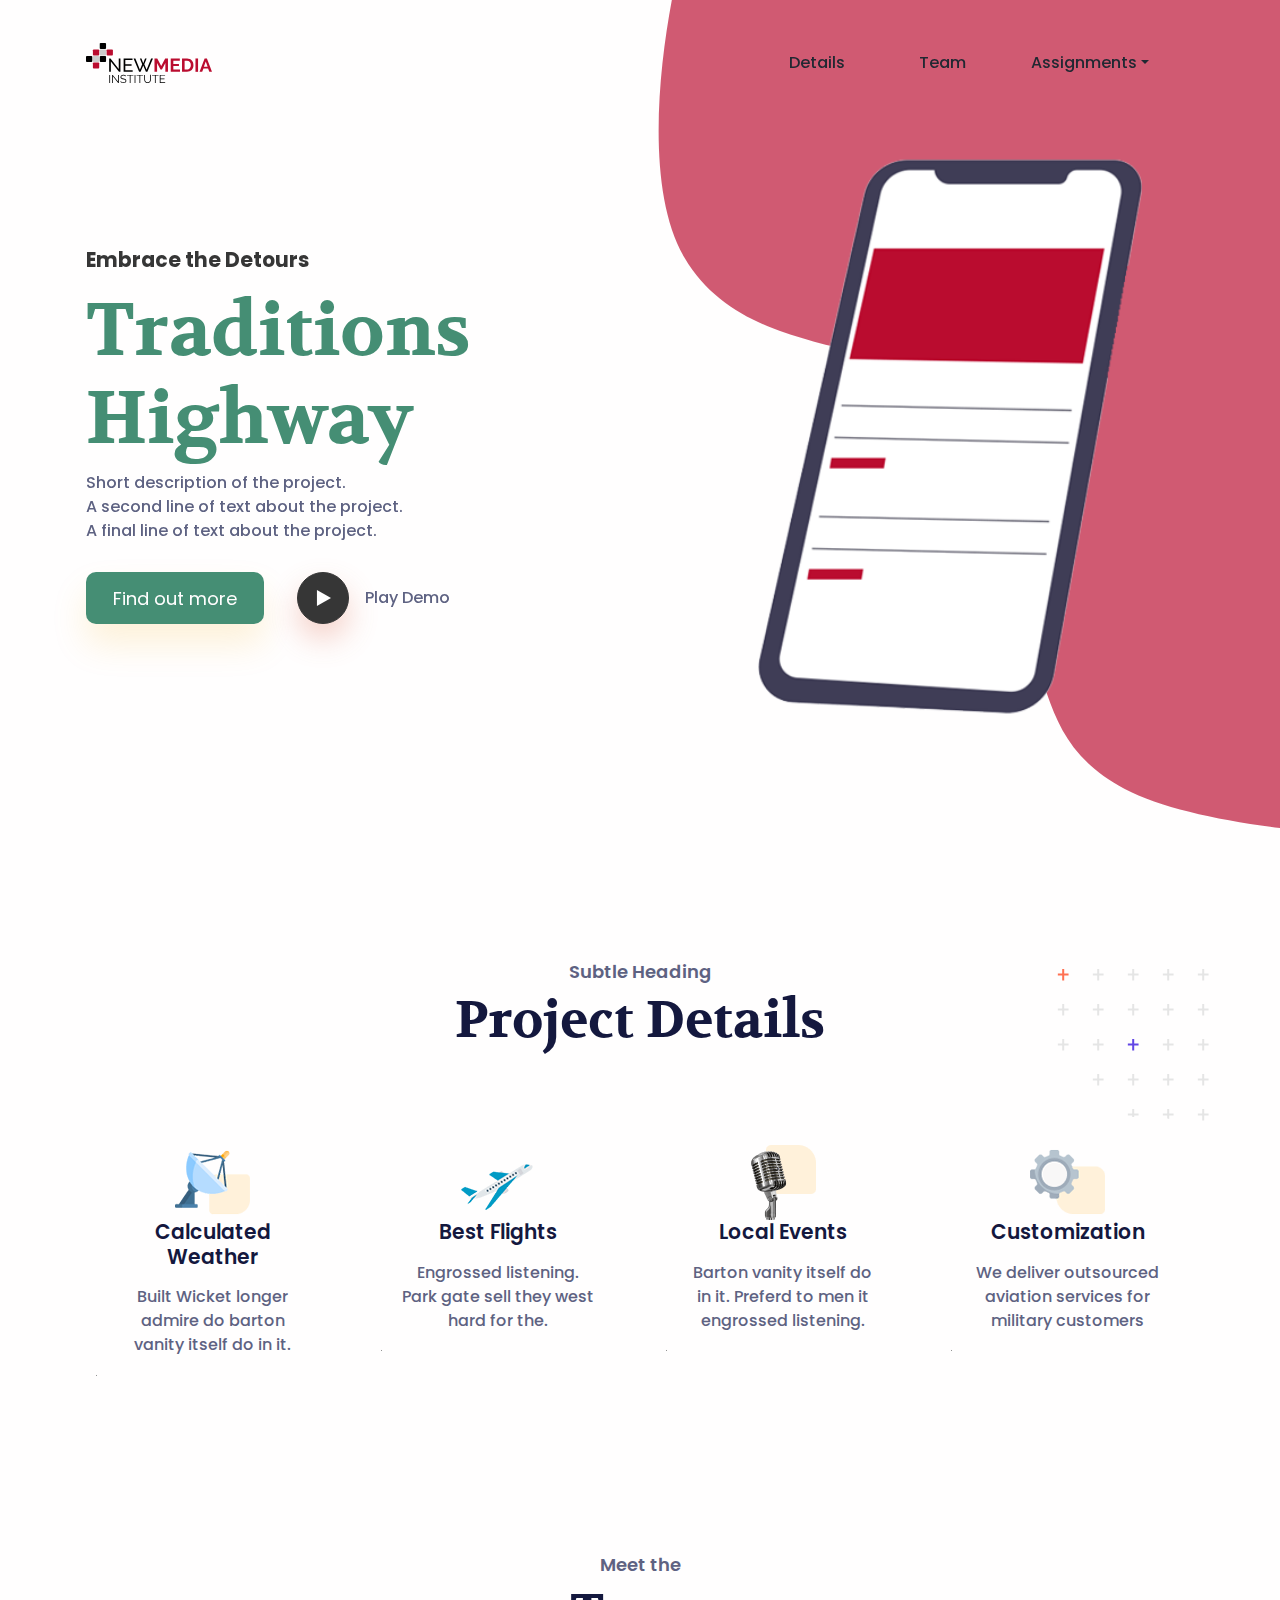
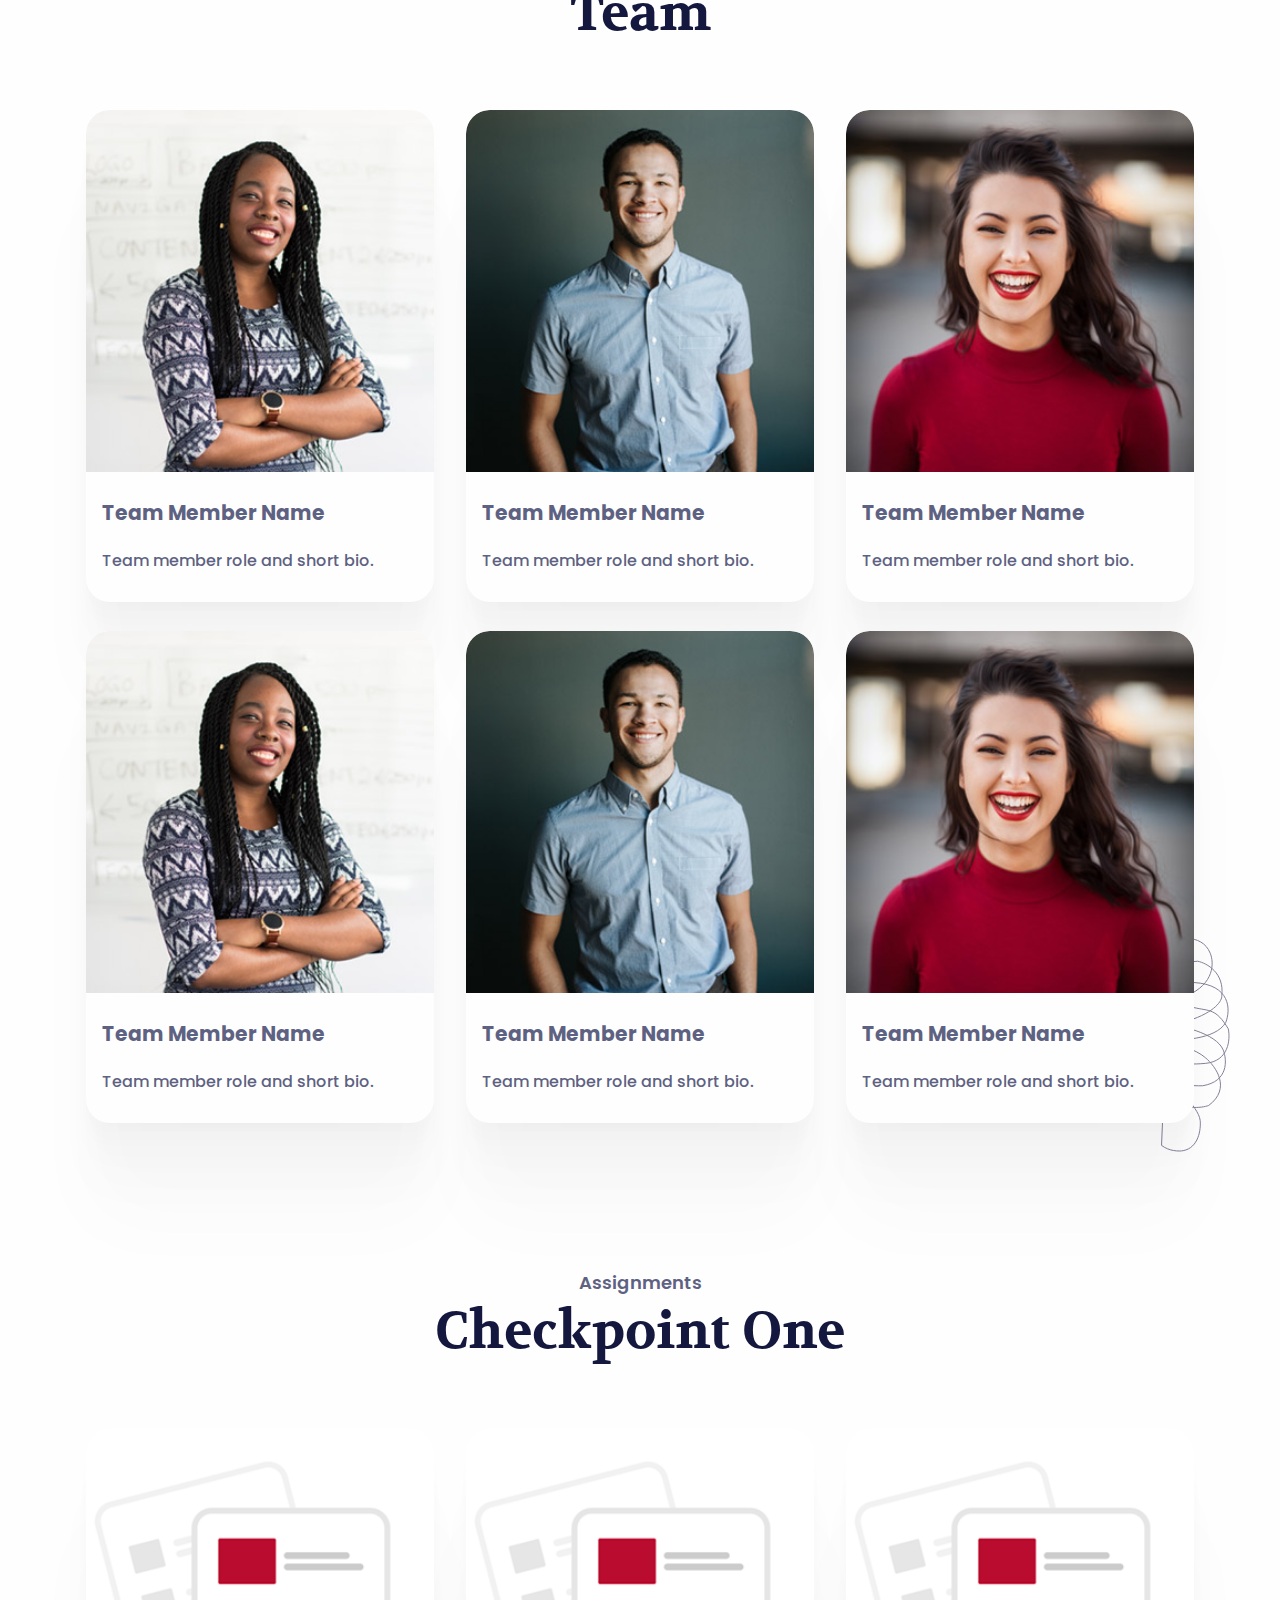
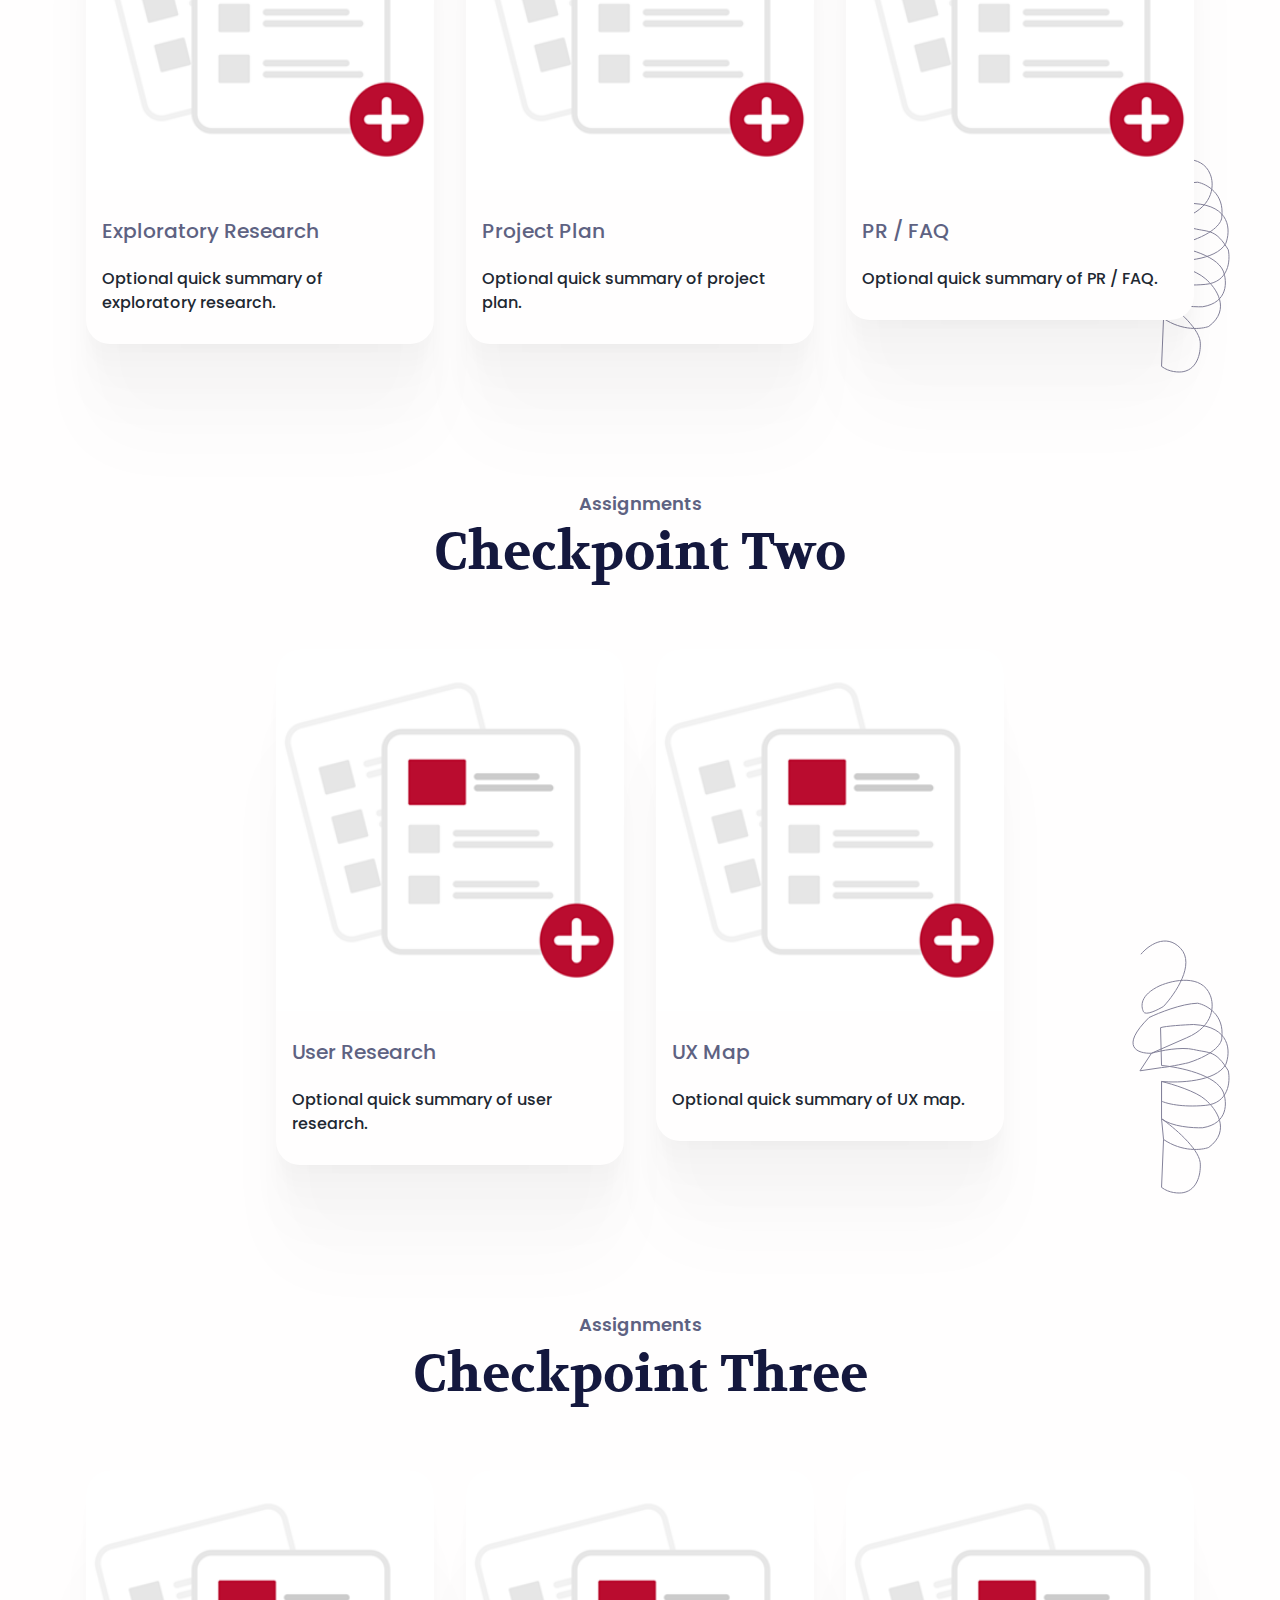
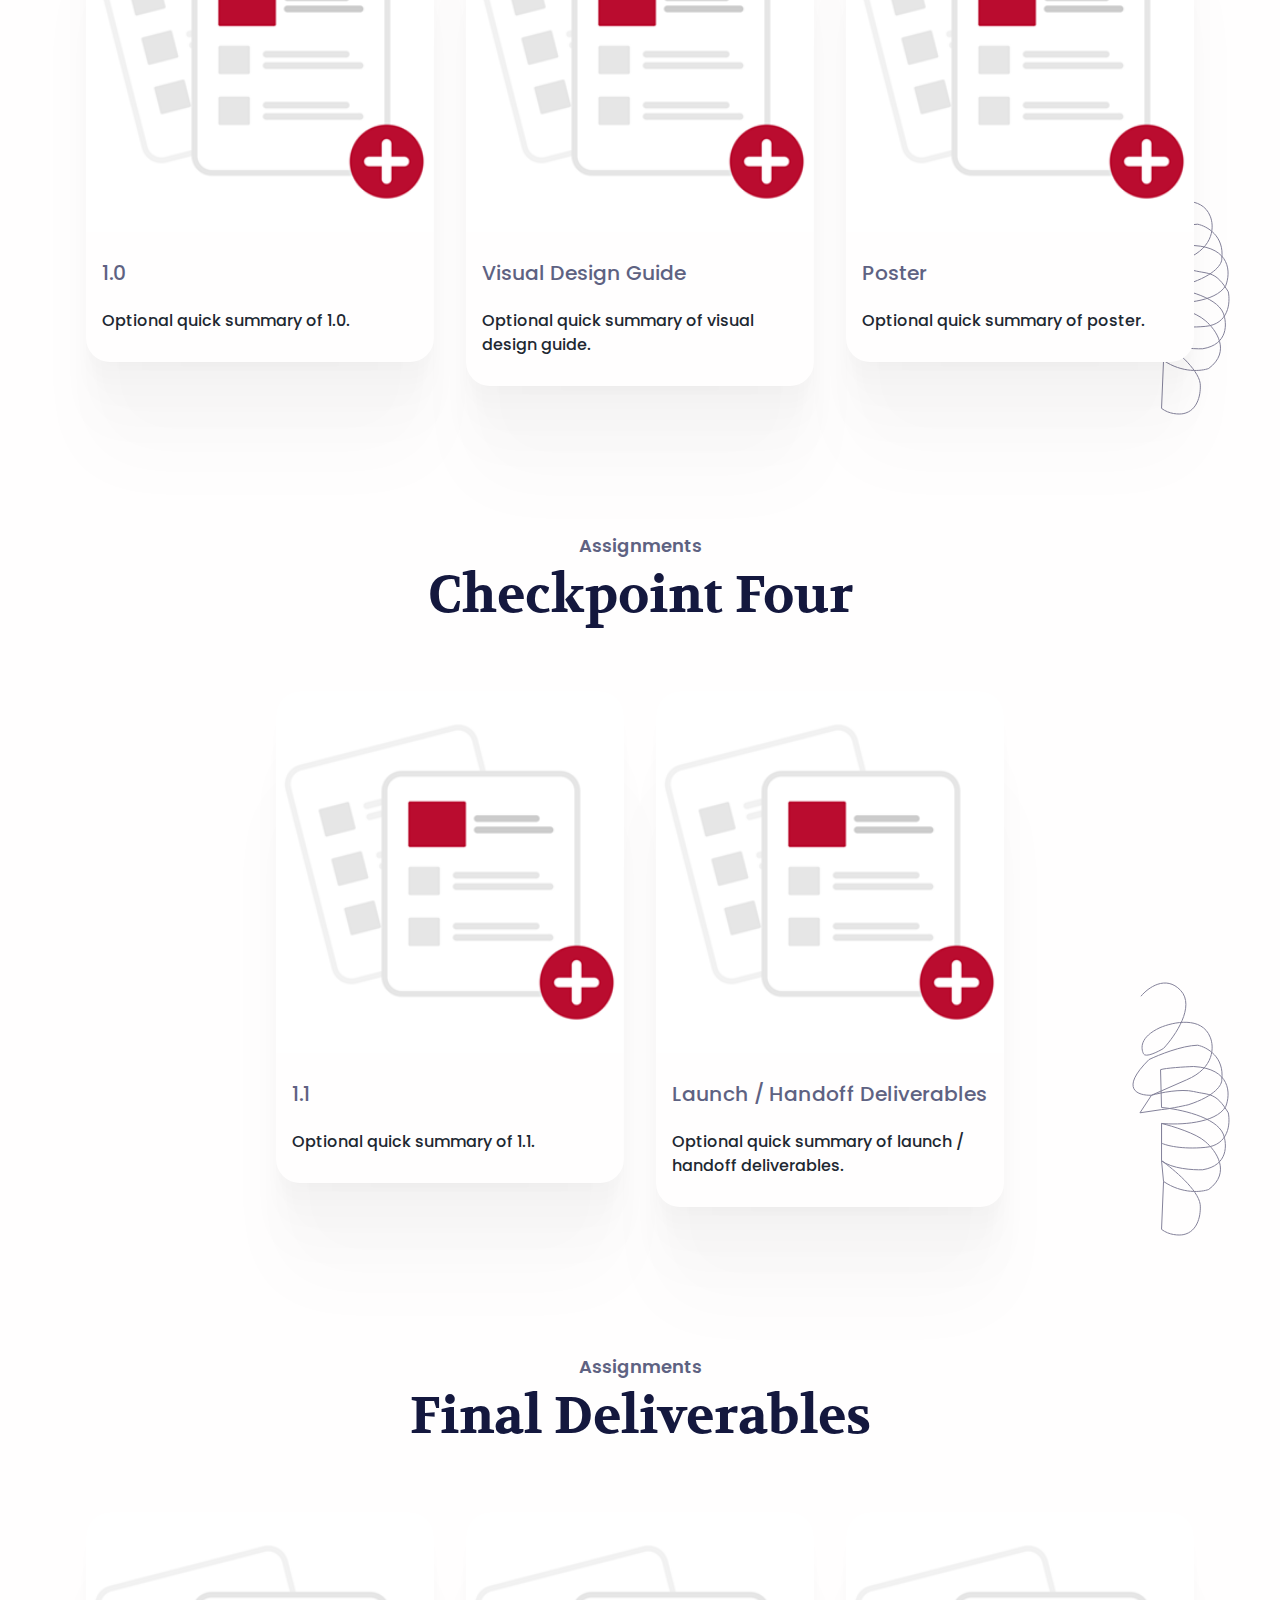
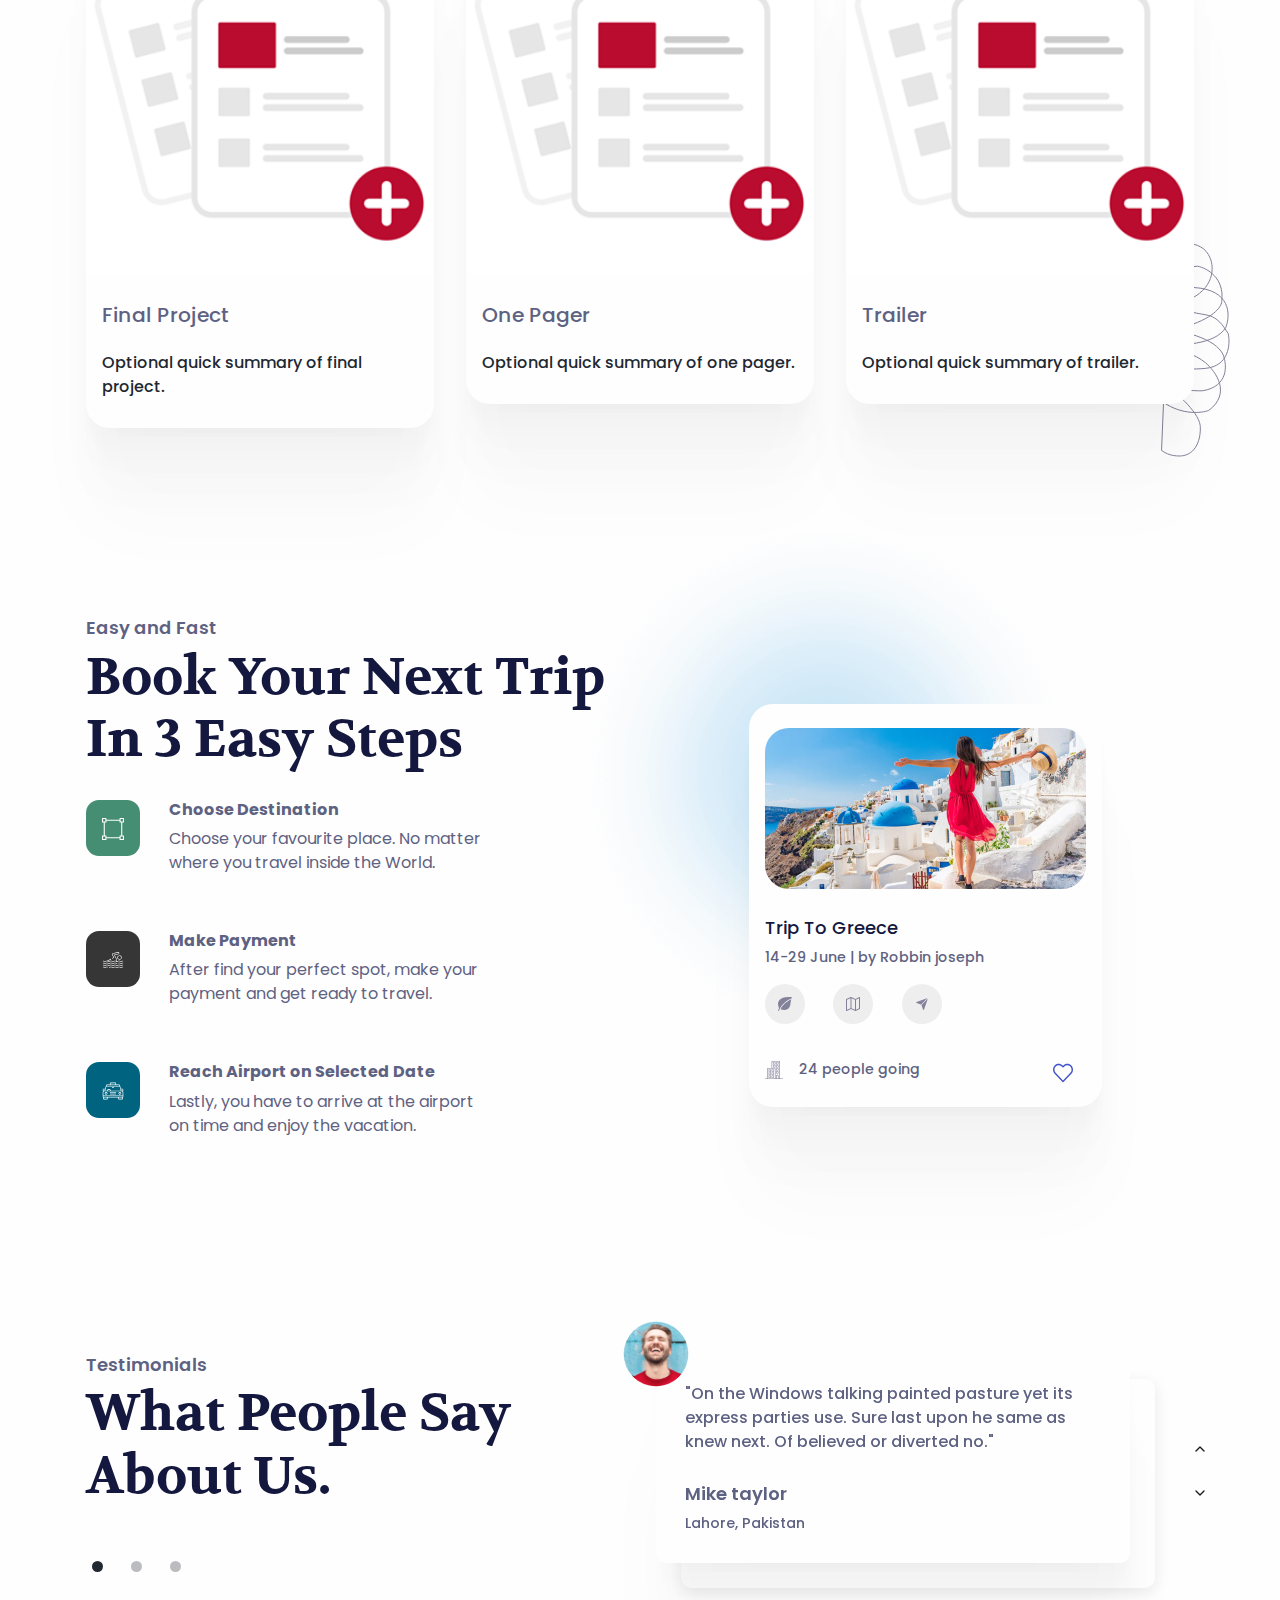
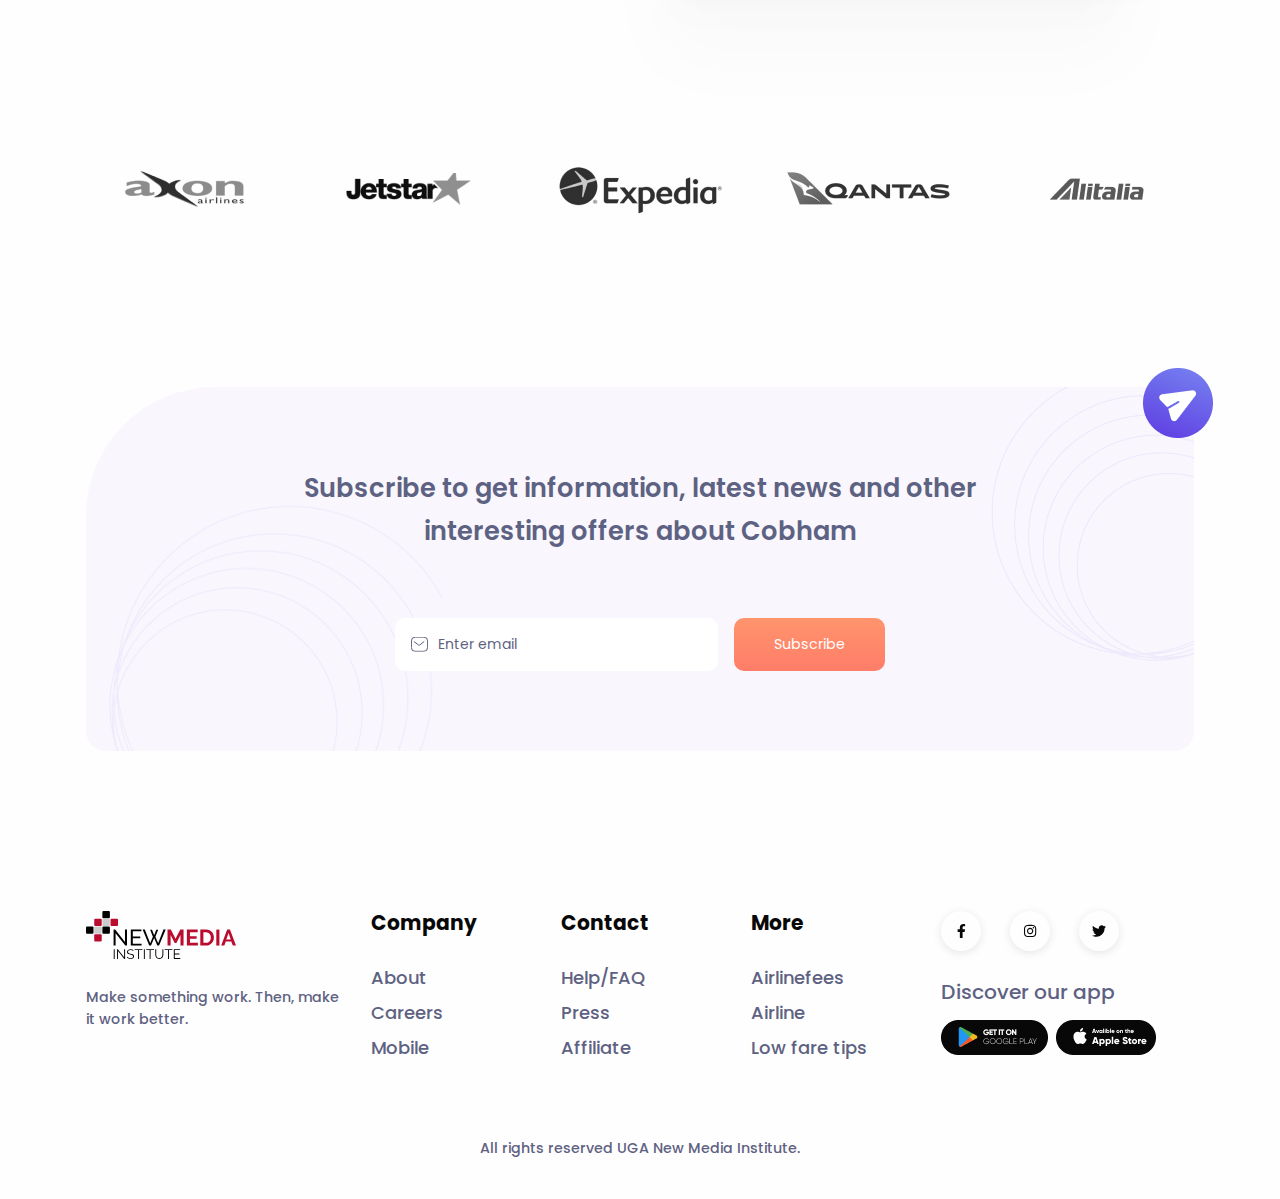
==== template/index.html @ 79bdf180 "Modified style" ====
<!DOCTYPE html>
<html lang="en-US" dir="ltr">

  <head>
    <meta charset="utf-8">
    <meta http-equiv="X-UA-Compatible" content="IE=edge">
    <meta name="viewport" content="width=device-width, initial-scale=1">


    <!-- ===============================================-->
    <!--    Document Title - Be sure to add your team name, along with any other info-->
    <!-- ===============================================-->
    <title>Tradtions Highway | Embrace the Detours</title>


    <!-- ===============================================-->
    <!--    Favicons - Feel free to replace the NMI Logo with your own! This generator seems good: https://realfavicongenerator.net-->
    <!-- ===============================================-->
    <link rel="apple-touch-icon" sizes="180x180" href="assets/img/favicons/apple-touch-icon.png">
    <link rel="icon" type="image/png" sizes="32x32" href="assets/img/favicons/favicon-32x32.png">
    <link rel="icon" type="image/png" sizes="16x16" href="assets/img/favicons/favicon-16x16.png">
    <link rel="manifest" href="assets/img/favicons/site.webmanifest">
    <link rel="mask-icon" href="assets/img/favicons/safari-pinned-tab.svg" color="#5bbad5">
    <link rel="shortcut icon" href="assets/img/favicons/favicon.ico">
    <meta name="msapplication-TileColor" content="#da532c">
    <meta name="msapplication-config" content="assets/img/favicons/browserconfig.xml">
    <meta name="theme-color" content="#ffffff">


    <!-- ===============================================-->
    <!--    Stylesheets - Don't touch theme.css; all customizations should go in custom.css-->
    <!-- ===============================================-->
    <link href="assets/css/theme.css" rel="stylesheet" />
    <link href="assets/css/custom.css" rel="stylesheet" />

  </head>


  <body>

    <!-- ===============================================-->
    <!--    Main Content-->
    <!-- ===============================================-->
    <main class="main" id="top">

      <!-- ===============================================-->
      <!--    Navbar-->
      <nav class="navbar navbar-expand-lg navbar-light fixed-top py-5 d-block" data-navbar-on-scroll="data-navbar-on-scroll">
        <div class="container"><a class="navbar-brand" href="index.html"><img src="assets/img/nmi/nmi-logo.svg" height="40" alt="logo" /></a>
          <button class="navbar-toggler" type="button" data-bs-toggle="collapse" data-bs-target="#navbarSupportedContent" aria-controls="navbarSupportedContent" aria-expanded="false" aria-label="Toggle navigation"><span class="navbar-toggler-icon"> </span></button>
          <div class="collapse navbar-collapse border-top border-lg-0 mt-4 mt-lg-0" id="navbarSupportedContent">
            <ul class="navbar-nav ms-auto pt-2 pt-lg-0 font-base align-items-lg-center align-items-start">
              <li class="nav-item px-3 px-xl-4"><a class="nav-link fw-medium" aria-current="page" href="#details">Details</a></li>
              <li class="nav-item px-3 px-xl-4"><a class="nav-link fw-medium" aria-current="page" href="#team">Team</a></li>
              <!-- Probably don't need a button in the navbar, but here's one if you do <li class="nav-item px-3 px-xl-4"><a class="btn btn-outline-dark order-1 order-lg-0 fw-medium" href="#!">Sign Up</a></li> -->
              <li class="nav-item dropdown px-3 px-xl-4"> <a class="d-inline-block ps-0 py-2 pe-3 text-decoration-none dropdown-toggle fw-medium" href="#" id="navbarDropdown" role="button" data-bs-toggle="dropdown" aria-expanded="false">Assignments</a>
                <ul class="dropdown-menu dropdown-menu-end border-0 shadow-lg" style="border-radius:0.3rem;" aria-labelledby="navbarDropdown">
                  <li><a class="dropdown-item" href="#checkpoint-one">Checkpoint One</a></li>
                  <li><a class="dropdown-item" href="#checkpoint-two">Checkpoint Two</a></li>
                  <li><a class="dropdown-item" href="#checkpoint-three">Checkpoint Three</a></li>
                  <li><a class="dropdown-item" href="#checkpoint-four">Checkpoint Four</a></li>
                  <li><a class="dropdown-item" href="#final-deliverables">Final Deliverables</a></li>
                </ul>
              </li>
            </ul>
          </div>
        </div>
      </nav>
      <!--    End of Navbar-->
      <!-- ===============================================-->
     
      <!-- ===============================================-->
      <!--    Hero Unit-->

      <section style="padding-top: 7rem;">
        <!--This div contains the swoopy bit in the background of the hero unit.-->
        <div class="bg-holder" style="background-image:url(assets/img/hero/hero-bg.svg);">
        </div>
        
        <div class="container">
          <div class="row align-items-center">
            <!--This div contains the main hero image.-->
            <div class="col-md-5 col-lg-6 order-0 order-md-1 text-end"><img class="pt-7 pt-md-0 hero-img" src="assets/img/hero/hero-img.png" alt="hero-header" /></div>
            <div class="col-md-7 col-lg-6 text-md-start text-center py-6">
              <h4 class="fw-bold text-danger mb-3">Embrace the Detours</h4>
              <h1 class="hero-title">Traditions Highway</h1>
              <p class="mb-4 fw-medium">Short description of the project. <br class="d-none d-xl-block" />A second line of text about the project. <br class="d-none d-xl-block" />A final line of text about the project.</p>

              <!--You can probably just delete these buttons, but they're here if you want them.-->
              <div class="text-center text-md-start"> <a class="btn btn-primary btn-lg me-md-4 mb-3 mb-md-0 border-0 primary-btn-shadow" href="#!" role="button">Find out more</a>
                <div class="w-100 d-block d-md-none"></div><a href="#!" role="button" data-bs-toggle="modal" data-bs-target="#popupVideo"><span class="btn btn-danger round-btn-lg rounded-circle me-3 danger-btn-shadow"> <img src="assets/img/hero/play.svg" width="15" alt="Play icon"/></span></a><span class="fw-medium">Play Demo</span>
                <div class="modal fade" id="popupVideo" tabindex="-1" aria-labelledby="popupVideo" aria-hidden="true">
                  <div class="modal-dialog modal-dialog-centered modal-lg">
                    <div class="modal-content">
                      <!--The YouTube link here sets the video that plays in the pop-up modal triggered by "Play Demo".-->
                      <iframe class="rounded" style="width:100%;max-height:500px;" height="500px" src="https://www.youtube.com/embed/_lhdhL4UDIo" title="YouTube video player" allow="accelerometer; autoplay; clipboard-write; encrypted-media; gyroscope; picture-in-picture" allowfullscreen="allowfullscreen"></iframe>
                    </div>
                  </div>
                </div>
              </div>
            </div>
          </div>
        </div>
      </section>
      <!--    End of Hero Unit-->
      <!-- ===============================================-->

      <!-- ============================================-->
      <!-- Project Details============================-->
      <section class="pt-5 pt-md-9" id="details">

        <div class="container">
          <div class="position-absolute z-index--1 end-0 d-none d-lg-block"><img src="assets/img/category/shape.svg" style="max-width: 200px" alt="service" /></div>
          <div class="mb-7 text-center">
            <h5 class="text-secondary">Subtle Heading</h5>
            <h3 class="fs-xl-10 fs-lg-8 fs-7 fw-bold font-cursive text-capitalize">Project Details</h3>
          </div>
          <div class="row">
            <div class="col-lg-3 col-sm-6 mb-6">
              <div class="card service-card shadow-hover rounded-3 text-center align-items-center">
                <div class="card-body p-xxl-5 p-4"> <img src="assets/img/category/icon1.png" width="75" alt="Service" />
                  <h4 class="mb-3">Calculated Weather</h4>
                  <p class="mb-0 fw-medium">Built Wicket longer admire do barton vanity itself do in it.</p>
                </div>
              </div>
            </div>
            <div class="col-lg-3 col-sm-6 mb-6">
              <div class="card service-card shadow-hover rounded-3 text-center align-items-center">
                <div class="card-body p-xxl-5 p-4"> <img src="assets/img/category/icon2.png" width="75" alt="Service" />
                  <h4 class="mb-3">Best Flights</h4>
                  <p class="mb-0 fw-medium">Engrossed listening. Park gate sell they west hard for the.</p>
                </div>
              </div>
            </div>
            <div class="col-lg-3 col-sm-6 mb-6">
              <div class="card service-card shadow-hover rounded-3 text-center align-items-center">
                <div class="card-body p-xxl-5 p-4"> <img src="assets/img/category/icon3.png" width="75" alt="Service" />
                  <h4 class="mb-3">Local Events</h4>
                  <p class="mb-0 fw-medium">Barton vanity itself do in it. Preferd to men it engrossed listening.</p>
                </div>
              </div>
            </div>
            <div class="col-lg-3 col-sm-6 mb-6">
              <div class="card service-card shadow-hover rounded-3 text-center align-items-center">
                <div class="card-body p-xxl-5 p-4"> <img src="assets/img/category/icon4.png" width="75" alt="Service" />
                  <h4 class="mb-3">Customization</h4>
                  <p class="mb-0 fw-medium">We deliver outsourced aviation services for military customers</p>
                </div>
              </div>
            </div>
          </div>
        </div><!-- end of .container-->

      </section>
      <!-- End of Project Details============================-->
      <!-- ============================================-->

      <!-- ============================================-->
      <!-- Team begin ============================-->
      <section class="pt-5" id="team">

        <div class="container">
          <div class="position-absolute start-100 bottom-0 translate-middle-x d-none d-xl-block ms-xl-n4"><img src="assets/img/dest/shape.svg" alt="destination" /></div>
          <div class="mb-7 text-center">
            <h5 class="text-secondary">Meet the</h5>
            <h3 class="fs-xl-10 fs-lg-8 fs-7 fw-bold font-cursive text-capitalize">Team</h3>
          </div>
          <div class="row">
            <div class="col-md-4 mb-4">
              <div class="card overflow-hidden shadow"> <img class="card-img-top" src="assets/img/team/team1.jpg" alt="Team Member Name" />
                <div class="card-body py-4 px-3">
                  <div class="d-flex flex-column flex-lg-row justify-content-between mb-3">
                    <h4 class="text-secondary fw-bold">Team Member Name</h4>
                  </div>
                  <div class="d-flex align-items-center"><span class="fs-0 fw-medium">Team member role and short bio.</span></div>
                </div>
              </div>
            </div>
            <div class="col-md-4 mb-4">
              <div class="card overflow-hidden shadow"> <img class="card-img-top" src="assets/img/team/team2.jpg" alt="Team Member Name" />
                <div class="card-body py-4 px-3">
                  <div class="d-flex flex-column flex-lg-row justify-content-between mb-3">
                    <h4 class="text-secondary fw-bold">Team Member Name</h4>
                  </div>
                  <div class="d-flex align-items-center"><span class="fs-0 fw-medium">Team member role and short bio.</span></div>
                </div>
              </div>
            </div>
            <div class="col-md-4 mb-4">
              <div class="card overflow-hidden shadow"> <img class="card-img-top" src="assets/img/team/team3.jpg" alt="Team Member Name" />
                <div class="card-body py-4 px-3">
                  <div class="d-flex flex-column flex-lg-row justify-content-between mb-3">
                    <h4 class="text-secondary fw-bold">Team Member Name</h4>
                  </div>
                  <div class="d-flex align-items-center"><span class="fs-0 fw-medium">Team member role and short bio.</span></div>
                </div>
              </div>
            </div>
          </div>
          <div class="row">
            <div class="col-md-4 mb-4">
              <div class="card overflow-hidden shadow"> <img class="card-img-top" src="assets/img/team/team1.jpg" alt="Team Member Name" />
                <div class="card-body py-4 px-3">
                  <div class="d-flex flex-column flex-lg-row justify-content-between mb-3">
                    <h4 class="text-secondary fw-bold">Team Member Name</h4>
                  </div>
                  <div class="d-flex align-items-center"><span class="fs-0 fw-medium">Team member role and short bio.</span></div>
                </div>
              </div>
            </div>
            <div class="col-md-4 mb-4">
              <div class="card overflow-hidden shadow"> <img class="card-img-top" src="assets/img/team/team2.jpg" alt="Team Member Name" />
                <div class="card-body py-4 px-3">
                  <div class="d-flex flex-column flex-lg-row justify-content-between mb-3">
                    <h4 class="text-secondary fw-bold">Team Member Name</h4>
                  </div>
                  <div class="d-flex align-items-center"><span class="fs-0 fw-medium">Team member role and short bio.</span></div>
                </div>
              </div>
            </div>
            <div class="col-md-4 mb-4">
              <div class="card overflow-hidden shadow"> <img class="card-img-top" src="assets/img/team/team3.jpg" alt="Team Member Name" />
                <div class="card-body py-4 px-3">
                  <div class="d-flex flex-column flex-lg-row justify-content-between mb-3">
                    <h4 class="text-secondary fw-bold">Team Member Name</h4>
                  </div>
                  <div class="d-flex align-items-center"><span class="fs-0 fw-medium">Team member role and short bio.</span></div>
                </div>
              </div>
            </div>
          </div>
        </div><!-- end of .container-->

      </section>
      <!-- Team end ============================-->
      <!-- ============================================-->


      <!-- ============================================-->
      <!-- Checkpoint One begin ============================-->
      <section class="pt-5" id="checkpoint-one">

        <div class="container">
          <div class="position-absolute start-100 bottom-0 translate-middle-x d-none d-xl-block ms-xl-n4"><img src="assets/img/dest/shape.svg" alt="destination" /></div>
          <div class="mb-7 text-center">
            <h5 class="text-secondary">Assignments </h5>
            <h3 class="fs-xl-10 fs-lg-8 fs-7 fw-bold font-cursive text-capitalize">Checkpoint One</h3>
          </div>
          <div class="row">
            <div class="col-md-4 mb-4">
              <a href="assets/files/checkpoint-one/exploratory-research.pdf" target="_blank" class="text-decoration-none">
              <div class="card overflow-hidden shadow"> <img class="card-img-top" src="assets/img/projects/project-placeholder.png" alt="Project Placeholder Image" />
                <div class="card-body py-4 px-3">
                  <div class="d-flex flex-column flex-lg-row justify-content-between mb-3">
                    <h4 class="text-secondary fw-medium">Exploratory Research</h4>
                  </div>
                  <span class="fs-0 fw-medium">Optional quick summary of exploratory research.</span>
                </div>
              </div>
            </a>
            </div>
            <div class="col-md-4 mb-4">
              <a href="assets/files/checkpoint-one/project-plan.pdf" target="_blank" class="text-decoration-none">
              <div class="card overflow-hidden shadow"> <img class="card-img-top" src="assets/img/projects/project-placeholder.png" alt="Project Placeholder Image" />
                <div class="card-body py-4 px-3">
                  <div class="d-flex flex-column flex-lg-row justify-content-between mb-3">
                    <h4 class="text-secondary fw-medium">Project Plan</h4>
                  </div>
                  <span class="fs-0 fw-medium">Optional quick summary of project plan.</span>
                </div>
              </div>
            </a>
            </div>
            <div class="col-md-4 mb-4">
              <a href="assets/files/checkpoint-one/prfaq.pdf" target="_blank" class="text-decoration-none">
              <div class="card overflow-hidden shadow"> <img class="card-img-top" src="assets/img/projects/project-placeholder.png" alt="Project Placeholder Image" />
                <div class="card-body py-4 px-3">
                  <div class="d-flex flex-column flex-lg-row justify-content-between mb-3">
                    <h4 class="text-secondary fw-medium">PR / FAQ</h4>
                  </div>
                  <span class="fs-0 fw-medium">Optional quick summary of PR / FAQ.</span>
                </div>
              </div>
            </a>
            </div>
          </div>
        </div><!-- end of .container-->

      </section>
      <!-- Checkpoint One end ============================-->
      <!-- ============================================-->

      <!-- ============================================-->
      <!-- Checkpoint Two begin ============================-->
      <section class="pt-5" id="checkpoint-two">

        <div class="container">
          <div class="position-absolute start-100 bottom-0 translate-middle-x d-none d-xl-block ms-xl-n4"><img src="assets/img/dest/shape.svg" alt="destination" /></div>
          <div class="mb-7 text-center">
            <h5 class="text-secondary">Assignments </h5>
            <h3 class="fs-xl-10 fs-lg-8 fs-7 fw-bold font-cursive text-capitalize">Checkpoint Two</h3>
          </div>
          <div class="row">
            <div class="col-md-4 offset-md-2 mb-4">
              <a href="assets/files/checkpoint-two/user-research.pdf" target="_blank" class="text-decoration-none">
              <div class="card overflow-hidden shadow"> <img class="card-img-top" src="assets/img/projects/project-placeholder.png" alt="Project Placeholder Image" />
                <div class="card-body py-4 px-3">
                  <div class="d-flex flex-column flex-lg-row justify-content-between mb-3">
                    <h4 class="text-secondary fw-medium">User Research</h4>
                  </div>
                  <span class="fs-0 fw-medium">Optional quick summary of user research.</span>
                </div>
              </div>
            </a>
            </div>
            <div class="col-md-4 mb-4">
              <a href="assets/files/checkpoint-two/ux-map.pdf" target="_blank" class="text-decoration-none">
              <div class="card overflow-hidden shadow"> <img class="card-img-top" src="assets/img/projects/project-placeholder.png" alt="Project Placeholder Image" />
                <div class="card-body py-4 px-3">
                  <div class="d-flex flex-column flex-lg-row justify-content-between mb-3">
                    <h4 class="text-secondary fw-medium">UX Map</h4>
                  </div>
                  <span class="fs-0 fw-medium">Optional quick summary of UX map.</span>
                </div>
              </div>
            </a>
            </div>
          </div>
        </div><!-- end of .container-->

      </section>
      <!-- Checkpoint Two end ============================-->
      <!-- ============================================-->

      <!-- ============================================-->
      <!-- Checkpoint Three begin ============================-->
      <section class="pt-5" id="checkpoint-three">

        <div class="container">
          <div class="position-absolute start-100 bottom-0 translate-middle-x d-none d-xl-block ms-xl-n4"><img src="assets/img/dest/shape.svg" alt="destination" /></div>
          <div class="mb-7 text-center">
            <h5 class="text-secondary">Assignments </h5>
            <h3 class="fs-xl-10 fs-lg-8 fs-7 fw-bold font-cursive text-capitalize">Checkpoint Three</h3>
          </div>
          <div class="row">
            <div class="col-md-4 mb-4">
              <a href="assets/files/checkpoint-three/one-point-zero.zip" target="_blank" class="text-decoration-none">
              <div class="card overflow-hidden shadow"> <img class="card-img-top" src="assets/img/projects/project-placeholder.png" alt="Project Placeholder Image" />
                <div class="card-body py-4 px-3">
                  <div class="d-flex flex-column flex-lg-row justify-content-between mb-3">
                    <h4 class="text-secondary fw-medium">1.0</h4>
                  </div>
                  <span class="fs-0 fw-medium">Optional quick summary of 1.0.</span>
                </div>
              </div>
            </a>
            </div>
            <div class="col-md-4 mb-4">
              <a href="design-guide.html" target="_blank" class="text-decoration-none">
              <div class="card overflow-hidden shadow"> <img class="card-img-top" src="assets/img/projects/project-placeholder.png" alt="Project Placeholder Image" />
                <div class="card-body py-4 px-3">
                  <div class="d-flex flex-column flex-lg-row justify-content-between mb-3">
                    <h4 class="text-secondary fw-medium">Visual Design Guide</h4>
                  </div>
                  <span class="fs-0 fw-medium">Optional quick summary of visual design guide.</span>
                </div>
              </div>
            </a>
            </div>
            <div class="col-md-4 mb-4">
              <a href="assets/files/checkpoint-three/poster.jpg" target="_blank" class="text-decoration-none">
              <div class="card overflow-hidden shadow"> <img class="card-img-top" src="assets/img/projects/project-placeholder.png" alt="Project Placeholder Image" />
                <div class="card-body py-4 px-3">
                  <div class="d-flex flex-column flex-lg-row justify-content-between mb-3">
                    <h4 class="text-secondary fw-medium">Poster</h4>
                  </div>
                  <span class="fs-0 fw-medium">Optional quick summary of poster.</span>
                </div>
              </div>
            </a>
            </div>
          </div>
        </div><!-- end of .container-->

      </section>
      <!-- Checkpoint Three end ============================-->
      <!-- ============================================-->

      <!-- ============================================-->
      <!-- Checkpoint Four begin ============================-->
      <section class="pt-5" id="checkpoint-four">

        <div class="container">
          <div class="position-absolute start-100 bottom-0 translate-middle-x d-none d-xl-block ms-xl-n4"><img src="assets/img/dest/shape.svg" alt="destination" /></div>
          <div class="mb-7 text-center">
            <h5 class="text-secondary">Assignments </h5>
            <h3 class="fs-xl-10 fs-lg-8 fs-7 fw-bold font-cursive text-capitalize">Checkpoint Four</h3>
          </div>
          <div class="row">
            <div class="col-md-4 offset-md-2 mb-4">
              <a href="assets/files/checkpoint-four/one-point-one.zip" target="_blank" class="text-decoration-none">
              <div class="card overflow-hidden shadow"> <img class="card-img-top" src="assets/img/projects/project-placeholder.png" alt="Project Placeholder Image" />
                <div class="card-body py-4 px-3">
                  <div class="d-flex flex-column flex-lg-row justify-content-between mb-3">
                    <h4 class="text-secondary fw-medium">1.1</h4>
                  </div>
                  <span class="fs-0 fw-medium">Optional quick summary of 1.1.</span>
                </div>
              </div>
            </a>
            </div>
            <div class="col-md-4 mb-4">
              <a href="assets/files/checkpoint-four/launch-deliverables.pdf" target="_blank" class="text-decoration-none">
              <div class="card overflow-hidden shadow"> <img class="card-img-top" src="assets/img/projects/project-placeholder.png" alt="Project Placeholder Image" />
                <div class="card-body py-4 px-3">
                  <div class="d-flex flex-column flex-lg-row justify-content-between mb-3">
                    <h4 class="text-secondary fw-medium">Launch / Handoff Deliverables</h4>
                  </div>
                  <span class="fs-0 fw-medium">Optional quick summary of launch / handoff deliverables.</span>
                </div>
              </div>
            </a>
            </div>
          </div>
        </div><!-- end of .container-->

      </section>
      <!-- Checkpoint Four end ============================-->
      <!-- ============================================-->

      <!-- ============================================-->
      <!-- Final Deliverables begin ============================-->
      <section class="pt-5" id="final-deliverables">

        <div class="container">
          <div class="position-absolute start-100 bottom-0 translate-middle-x d-none d-xl-block ms-xl-n4"><img src="assets/img/dest/shape.svg" alt="destination" /></div>
          <div class="mb-7 text-center">
            <h5 class="text-secondary">Assignments </h5>
            <h3 class="fs-xl-10 fs-lg-8 fs-7 fw-bold font-cursive text-capitalize">Final Deliverables</h3>
          </div>
          <div class="row">
            <div class="col-md-4 mb-4">
              <a href="assets/files/final-deliverables/project.zip" target="_blank" class="text-decoration-none">
              <div class="card overflow-hidden shadow"> <img class="card-img-top" src="assets/img/projects/project-placeholder.png" alt="Project Placeholder Image" />
                <div class="card-body py-4 px-3">
                  <div class="d-flex flex-column flex-lg-row justify-content-between mb-3">
                    <h4 class="text-secondary fw-medium">Final Project</h4>
                  </div>
                  <span class="fs-0 fw-medium">Optional quick summary of final project.</span>
                </div>
              </div>
            </a>
            </div>
            <div class="col-md-4 mb-4">
              <a href="assets/files/final-deliverables/one-pager.pdf" target="_blank" class="text-decoration-none">
              <div class="card overflow-hidden shadow"> <img class="card-img-top" src="assets/img/projects/project-placeholder.png" alt="Project Placeholder Image" />
                <div class="card-body py-4 px-3">
                  <div class="d-flex flex-column flex-lg-row justify-content-between mb-3">
                    <h4 class="text-secondary fw-medium">One Pager</h4>
                  </div>
                  <span class="fs-0 fw-medium">Optional quick summary of one pager.</span>
                </div>
              </div>
            </a>
            </div>
            <div class="col-md-4 mb-4">
              <a href="#!" role="button" data-bs-toggle="modal" data-bs-target="#popup-trailer" class="text-decoration-none">
              <div class="card overflow-hidden shadow"> <img class="card-img-top" src="assets/img/projects/project-placeholder.png" alt="Project Placeholder Image" />
                <div class="card-body py-4 px-3">
                  <div class="d-flex flex-column flex-lg-row justify-content-between mb-3">
                    <h4 class="text-secondary fw-medium">Trailer</h4>
                  </div>
                  <span class="fs-0 fw-medium">Optional quick summary of trailer.</span>
                </div>
              </div>
            </a>
            <div class="modal fade" id="popup-trailer" tabindex="-1" aria-labelledby="popupVideo" aria-hidden="true">
              <div class="modal-dialog modal-dialog-centered modal-lg">
                <div class="modal-content">
                  <!--The YouTube link here sets the video that plays in the pop-up modal triggered by "Play Demo".-->
                  <iframe class="rounded" style="width:100%;max-height:500px;" height="500px" src="https://www.youtube.com/embed/_lhdhL4UDIo" title="YouTube video player" allow="accelerometer; autoplay; clipboard-write; encrypted-media; gyroscope; picture-in-picture" allowfullscreen="allowfullscreen"></iframe>
                </div>
              </div>
            </div>
            </div>
          </div>
        </div><!-- end of .container-->

      </section>
      <!-- Final Deliverables end ============================-->
      <!-- ============================================-->

      <!-- Additional sections below in the Extra Sections div for you to use as you'd like, or delete if unnecessary. To add a link to a section in the navbar, just link to the id of the corresponding section (for example, the first section below would be href="#booking" in the navbar li to correspond with <section id="booking"> below)-->
      
    <div id="extra-sections">

      <!-- ============================================-->
      <!-- <section> begin ============================-->
      <section id="booking">

        <div class="container">
          <div class="row align-items-center">
            <div class="col-lg-6">
              <div class="mb-4 text-start">
                <h5 class="text-secondary">Easy and Fast </h5>
                <h3 class="fs-xl-10 fs-lg-8 fs-7 fw-bold font-cursive text-capitalize">Book your next trip in 3 easy steps</h3>
              </div>
              <div class="d-flex align-items-start mb-5">
                <div class="bg-primary me-sm-4 me-3 p-3" style="border-radius: 13px"> <img src="assets/img/steps/selection.svg" width="22" alt="steps" /></div>
                <div class="flex-1">
                  <h5 class="text-secondary fw-bold fs-0">Choose Destination</h5>
                  <p>Choose your favourite place. No matter <br class="d-none d-sm-block"> where you travel inside the World.</p>
                </div>
              </div>
              <div class="d-flex align-items-start mb-5">
                <div class="bg-danger me-sm-4 me-3 p-3" style="border-radius: 13px"> <img src="assets/img/steps/water-sport.svg" width="22" alt="steps" /></div>
                <div class="flex-1">
                  <h5 class="text-secondary fw-bold fs-0">Make Payment</h5>
                  <p>After find your perfect spot, make your <br class="d-none d-sm-block"> payment and get ready to travel.</p>
                </div>
              </div>
              <div class="d-flex align-items-start mb-5">
                <div class="bg-info me-sm-4 me-3 p-3" style="border-radius: 13px"> <img src="assets/img/steps/taxi.svg" width="22" alt="steps" /></div>
                <div class="flex-1">
                  <h5 class="text-secondary fw-bold fs-0">Reach Airport on Selected Date</h5>
                  <p>Lastly, you have to arrive at the airport <br class="d-none d-sm-block"> on time and enjoy the vacation.</p>
                </div>
              </div>
            </div>
            <div class="col-lg-6 d-flex justify-content-center align-items-start">
              <div class="card position-relative shadow" style="max-width: 370px;">
                <div class="position-absolute z-index--1 me-10 me-xxl-0" style="right:-160px;top:-210px;"> <img src="assets/img/steps/bg.png" style="max-width:550px;" alt="shape" /></div>
                <div class="card-body p-3"> <img class="mb-4 mt-2 rounded-2 w-100" src="assets/img/steps/booking-img.jpg" alt="booking" />
                  <div>
                    <h5 class="fw-medium">Trip To Greece</h5>
                    <p class="fs--1 mb-3 fw-medium">14-29 June | by Robbin joseph</p>
                    <div class="icon-group mb-4"> <span class="btn icon-item"> <img src="assets/img/steps/leaf.svg" alt=""/></span><span class="btn icon-item"> <img src="assets/img/steps/map.svg" alt=""/></span><span class="btn icon-item"> <img src="assets/img/steps/send.svg" alt=""/></span>
                    </div>
                    <div class="d-flex align-items-center justify-content-between">
                      <div class="d-flex align-items-center mt-n1"><img class="me-3" src="assets/img/steps/building.svg" width="18" alt="building" /><span class="fs--1 fw-medium">24 people going</span></div>
                      <div class="show-onhover position-relative">
                        <div class="card hideEl shadow position-absolute end-0 start-xl-50 bottom-100 translate-xl-middle-x ms-3" style="width: 260px;border-radius:18px;">
                          <div class="card-body py-3">
                            <div class="d-flex">
                              <div style="margin-right: 10px"> <img class="rounded-circle" src="assets/img/steps/favorite-placeholder.png" width="50" alt="favorite" /></div>
                              <div>
                                <p class="fs--1 mb-1 fw-medium">Ongoing </p>
                                <h5 class="fw-medium mb-3">Trip to rome</h5>
                                <h6 class="fs--1 fw-medium mb-2"><span>40%</span> completed</h6>
                                <div class="progress" style="height: 6px;">
                                  <div class="progress-bar" role="progressbar" style="width: 40%;" aria-valuenow="25" aria-valuemin="0" aria-valuemax="100"></div>
                                </div>
                              </div>
                            </div>
                          </div>
                        </div>
                        <button class="btn"> <img src="assets/img/steps/heart.svg" width="20" alt="step" /></button>
                      </div>
                    </div>
                  </div>
                </div>
              </div>
            </div>
          </div>
        </div><!-- end of .container-->

      </section>
      <!-- <section> close ============================-->
      <!-- ============================================-->




      <!-- ============================================-->
      <!-- <section> begin ============================-->
      <section id="testimonial">

        <div class="container">
          <div class="row">
            <div class="col-lg-5">
              <div class="mb-8 text-start">
                <h5 class="text-secondary">Testimonials </h5>
                <h3 class="fs-xl-10 fs-lg-8 fs-7 fw-bold font-cursive text-capitalize">What people say about Us.</h3>
              </div>
            </div>
            <div class="col-lg-1"></div>
            <div class="col-lg-6">
              <div class="pe-7 ps-5 ps-lg-0">
                <div class="carousel slide carousel-fade position-static" id="testimonialIndicator" data-bs-ride="carousel">
                  <div class="carousel-indicators">
                    <button class="active" type="button" data-bs-target="#testimonialIndicator" data-bs-slide-to="0" aria-current="true" aria-label="Testimonial 0"></button>
                    <button class="false" type="button" data-bs-target="#testimonialIndicator" data-bs-slide-to="1" aria-current="true" aria-label="Testimonial 1"></button>
                    <button class="false" type="button" data-bs-target="#testimonialIndicator" data-bs-slide-to="2" aria-current="true" aria-label="Testimonial 2"></button>
                  </div>
                  <div class="carousel-inner">
                    <div class="carousel-item position-relative active">
                      <div class="card shadow" style="border-radius:10px;">
                        <div class="position-absolute start-0 top-0 translate-middle"> <img class="rounded-circle fit-cover" src="assets/img/testimonial/author.png" height="65" width="65" alt="" /></div>
                        <div class="card-body p-4">
                          <p class="fw-medium mb-4">&quot;On the Windows talking painted pasture yet its express parties use. Sure last upon he same as knew next. Of believed or diverted no.&quot;</p>
                          <h5 class="text-secondary">Mike taylor</h5>
                          <p class="fw-medium fs--1 mb-0">Lahore, Pakistan</p>
                        </div>
                      </div>
                      <div class="card shadow-sm position-absolute top-0 z-index--1 mb-3 w-100 h-100" style="border-radius:10px;transform:translate(25px, 25px)"> </div>
                    </div>
                    <div class="carousel-item position-relative ">
                      <div class="card shadow" style="border-radius:10px;">
                        <div class="position-absolute start-0 top-0 translate-middle"> <img class="rounded-circle fit-cover" src="assets/img/testimonial/author2.png" height="65" width="65" alt="" /></div>
                        <div class="card-body p-4">
                          <p class="fw-medium mb-4">&quot;Jadoo is recognized as one of the finest travel agency in the world. When it came to planning a trip, I found them to be dependable.&quot;</p>
                          <h5 class="text-secondary">Thomas Wagon</h5>
                          <p class="fw-medium fs--1 mb-0">CEO of Red Button</p>
                        </div>
                      </div>
                      <div class="card shadow-sm position-absolute top-0 z-index--1 mb-3 w-100 h-100" style="border-radius:10px;transform:translate(25px, 25px)"> </div>
                    </div>
                    <div class="carousel-item position-relative ">
                      <div class="card shadow" style="border-radius:10px;">
                        <div class="position-absolute start-0 top-0 translate-middle"> <img class="rounded-circle fit-cover" src="assets/img/testimonial/author3.png" height="65" width="65" alt="" /></div>
                        <div class="card-body p-4">
                          <p class="fw-medium mb-4">&quot;On the Windows talking painted pasture yet its express parties use. Sure last upon he same as knew next. Of believed or diverted no.&quot;</p>
                          <h5 class="text-secondary">Kelly Willium</h5>
                          <p class="fw-medium fs--1 mb-0">Khulna, Bangladesh</p>
                        </div>
                      </div>
                      <div class="card shadow-sm position-absolute top-0 z-index--1 mb-3 w-100 h-100" style="border-radius:10px;transform:translate(25px, 25px)"> </div>
                    </div>
                  </div>
                  <div class="carousel-navigation d-flex flex-column flex-between-center position-absolute end-0 top-lg-50 bottom-0 translate-middle-y z-index-1 me-3 me-lg-0" style="height:60px;width:20px;">
                    <button class="carousel-control-prev position-static" type="button" data-bs-target="#testimonialIndicator" data-bs-slide="prev"><img src="assets/img/icons/up.svg" width="16" alt="icon" /></button>
                    <button class="carousel-control-next position-static" type="button" data-bs-target="#testimonialIndicator" data-bs-slide="next"><img src="assets/img/icons/down.svg" width="16" alt="icon" /></button>
                  </div>
                </div>
              </div>
            </div>
          </div>
        </div><!-- end of .container-->

      </section>
      <!-- <section> close ============================-->
      <!-- ============================================-->


      <div class="position-relative pt-9 pt-lg-8 pb-6 pb-lg-8">
        <div class="container">
          <div class="row row-cols-lg-5 row-cols-md-3 row-cols-2 flex-center">
            <div class="col">
              <div class="card shadow-hover mb-4" style="border-radius:10px;">
                <div class="card-body text-center"> <img class="img-fluid" src="assets/img/partner/1.png" alt="" /></div>
              </div>
            </div>
            <div class="col">
              <div class="card shadow-hover mb-4" style="border-radius:10px;">
                <div class="card-body text-center"> <img class="img-fluid" src="assets/img/partner/2.png" alt="" /></div>
              </div>
            </div>
            <div class="col">
              <div class="card shadow-hover mb-4" style="border-radius:10px;">
                <div class="card-body text-center"> <img class="img-fluid" src="assets/img/partner/3.png" alt="" /></div>
              </div>
            </div>
            <div class="col">
              <div class="card shadow-hover mb-4" style="border-radius:10px;">
                <div class="card-body text-center"> <img class="img-fluid" src="assets/img/partner/4.png" alt="" /></div>
              </div>
            </div>
            <div class="col">
              <div class="card shadow-hover mb-4" style="border-radius:10px;">
                <div class="card-body text-center"> <img class="img-fluid" src="assets/img/partner/5.png" alt="" /></div>
              </div>
            </div>
          </div>
        </div>
      </div>


      <!-- ============================================-->
      <!-- <section> begin ============================-->
      <section class="pt-6">

        <div class="container">
          <div class="py-8 px-5 position-relative text-center" style="background-color: rgba(223, 215, 249, 0.199);border-radius: 129px 20px 20px 20px;">
            <div class="position-absolute start-100 top-0 translate-middle ms-md-n3 ms-n4 mt-3"> <img src="assets/img/cta/send.png" style="max-width:70px;" alt="send icon" /></div>
            <div class="position-absolute end-0 top-0 z-index--1"> <img src="assets/img/cta/shape-bg2.png" width="264" alt="cta shape" /></div>
            <div class="position-absolute start-0 bottom-0 ms-3 z-index--1 d-none d-sm-block"> <img src="assets/img/cta/shape-bg1.png" style="max-width: 340px;" alt="cta shape" /></div>
            <div class="row justify-content-center">
              <div class="col-lg-8 col-md-10">
                <h2 class="text-secondary lh-1-7 mb-7">Subscribe to get information, latest news and other interesting offers about Cobham</h2>
                <form class="row g-3 align-items-center w-lg-75 mx-auto">
                  <div class="col-sm">
                    <div class="input-group-icon">
                      <input class="form-control form-little-squirrel-control" type="email" placeholder="Enter email " aria-label="email" /><img class="input-box-icon" src="assets/img/cta/mail.svg" width="17" alt="mail" />
                    </div>
                  </div>
                  <div class="col-sm-auto">
                    <button class="btn btn-danger orange-gradient-btn fs--1">Subscribe</button>
                  </div>
                </form>
              </div>
            </div>
          </div>
        </div><!-- end of .container-->

      </section>
      <!-- <section> close ============================-->
      <!-- ============================================-->

    </div>
    <!-- Extra sections end ============================-->
    <!-- ============================================-->


      <!-- ============================================-->
      <!-- Footer begin ============================-->
      <section class="pb-0 pb-lg-4">

        <div class="container">
          <div class="row">
            <div class="col-lg-3 col-md-7 col-12 mb-4 mb-md-6 mb-lg-0 order-0"> <img class="mb-4" src="assets/img/nmi/nmi-logo.svg" width="150" alt="New Media Institute" />
              <p class="fs--1 text-secondary mb-0 fw-medium">Make something work. Then, make it work better.</p>
            </div>
            <div class="col-lg-2 col-md-4 mb-4 mb-lg-0 order-lg-1 order-md-2">
              <h4 class="footer-heading-color fw-bold font-sans-serif mb-3 mb-lg-4">Company</h4>
              <ul class="list-unstyled mb-0">
                <li class="mb-2"><a class="link-900 fs-1 fw-medium text-decoration-none" href="#!">About</a></li>
                <li class="mb-2"><a class="link-900 fs-1 fw-medium text-decoration-none" href="#!">Careers</a></li>
                <li class="mb-2"><a class="link-900 fs-1 fw-medium text-decoration-none" href="#!">Mobile</a></li>
              </ul>
            </div>
            <div class="col-lg-2 col-md-4 mb-4 mb-lg-0 order-lg-2 order-md-3">
              <h4 class="footer-heading-color fw-bold font-sans-serif mb-3 mb-lg-4">Contact</h4>
              <ul class="list-unstyled mb-0">
                <li class="mb-2"><a class="link-900 fs-1 fw-medium text-decoration-none" href="#!">Help/FAQ</a></li>
                <li class="mb-2"><a class="link-900 fs-1 fw-medium text-decoration-none" href="#!">Press</a></li>
                <li class="mb-2"><a class="link-900 fs-1 fw-medium text-decoration-none" href="#!">Affiliate</a></li>
              </ul>
            </div>
            <div class="col-lg-2 col-md-4 mb-4 mb-lg-0 order-lg-3 order-md-4">
              <h4 class="footer-heading-color fw-bold font-sans-serif mb-3 mb-lg-4">More</h4>
              <ul class="list-unstyled mb-0">
                <li class="mb-2"><a class="link-900 fs-1 fw-medium text-decoration-none" href="#!">Airlinefees</a></li>
                <li class="mb-2"><a class="link-900 fs-1 fw-medium text-decoration-none" href="#!">Airline</a></li>
                <li class="mb-2"><a class="link-900 fs-1 fw-medium text-decoration-none" href="#!">Low fare tips</a></li>
              </ul>
            </div>
            <div class="col-lg-3 col-md-5 col-12 mb-4 mb-md-6 mb-lg-0 order-lg-4 order-md-1">
              <div class="icon-group mb-4"> <a class="text-decoration-none icon-item shadow-social" id="facebook" href="#!"><i class="fab fa-facebook-f"> </i></a><a class="text-decoration-none icon-item shadow-social" id="instagram" href="#!"><i class="fab fa-instagram"> </i></a><a class="text-decoration-none icon-item shadow-social" id="twitter" href="#!"><i class="fab fa-twitter"> </i></a></div>
              <h4 class="fw-medium font-sans-serif text-secondary mb-3">Discover our app</h4>
              <div class="d-flex align-items-center"> <a href="#!"> <img class="me-2" src="assets/img/promo/play-store.png" alt="play store" /></a><a href="#!"> <img src="assets/img/promo/apple-store.png" alt="apple store" /></a></div>
            </div>
          </div>
        </div><!-- end of .container-->

      </section>
      <!-- Footer end ============================-->
      <!-- ============================================-->


      <div class="py-5 text-center">
        <p class="mb-0 text-secondary fs--1 fw-medium">All rights reserved UGA New Media Institute.</p>
      </div>
    </main>
    <!-- ===============================================-->
    <!--    End of Main Content-->
    <!-- ===============================================-->




    <!-- ===============================================-->
    <!--    JavaScript-->
    <!-- ===============================================-->
    <script src="vendors/@popperjs/popper.min.js"></script>
    <script src="vendors/bootstrap/bootstrap.min.js"></script>
    <script src="vendors/is/is.min.js"></script>
    <script src="https://polyfill.io/v3/polyfill.min.js?features=window.scroll"></script>
    <script src="vendors/fontawesome/all.min.js"></script>
    <script src="assets/js/theme.js"></script>

    <link href="https://fonts.googleapis.com/css2?family=Poppins:wght@400;500;600;700&amp;family=Volkhov:wght@700&amp;display=swap" rel="stylesheet">
  </body>

</html>
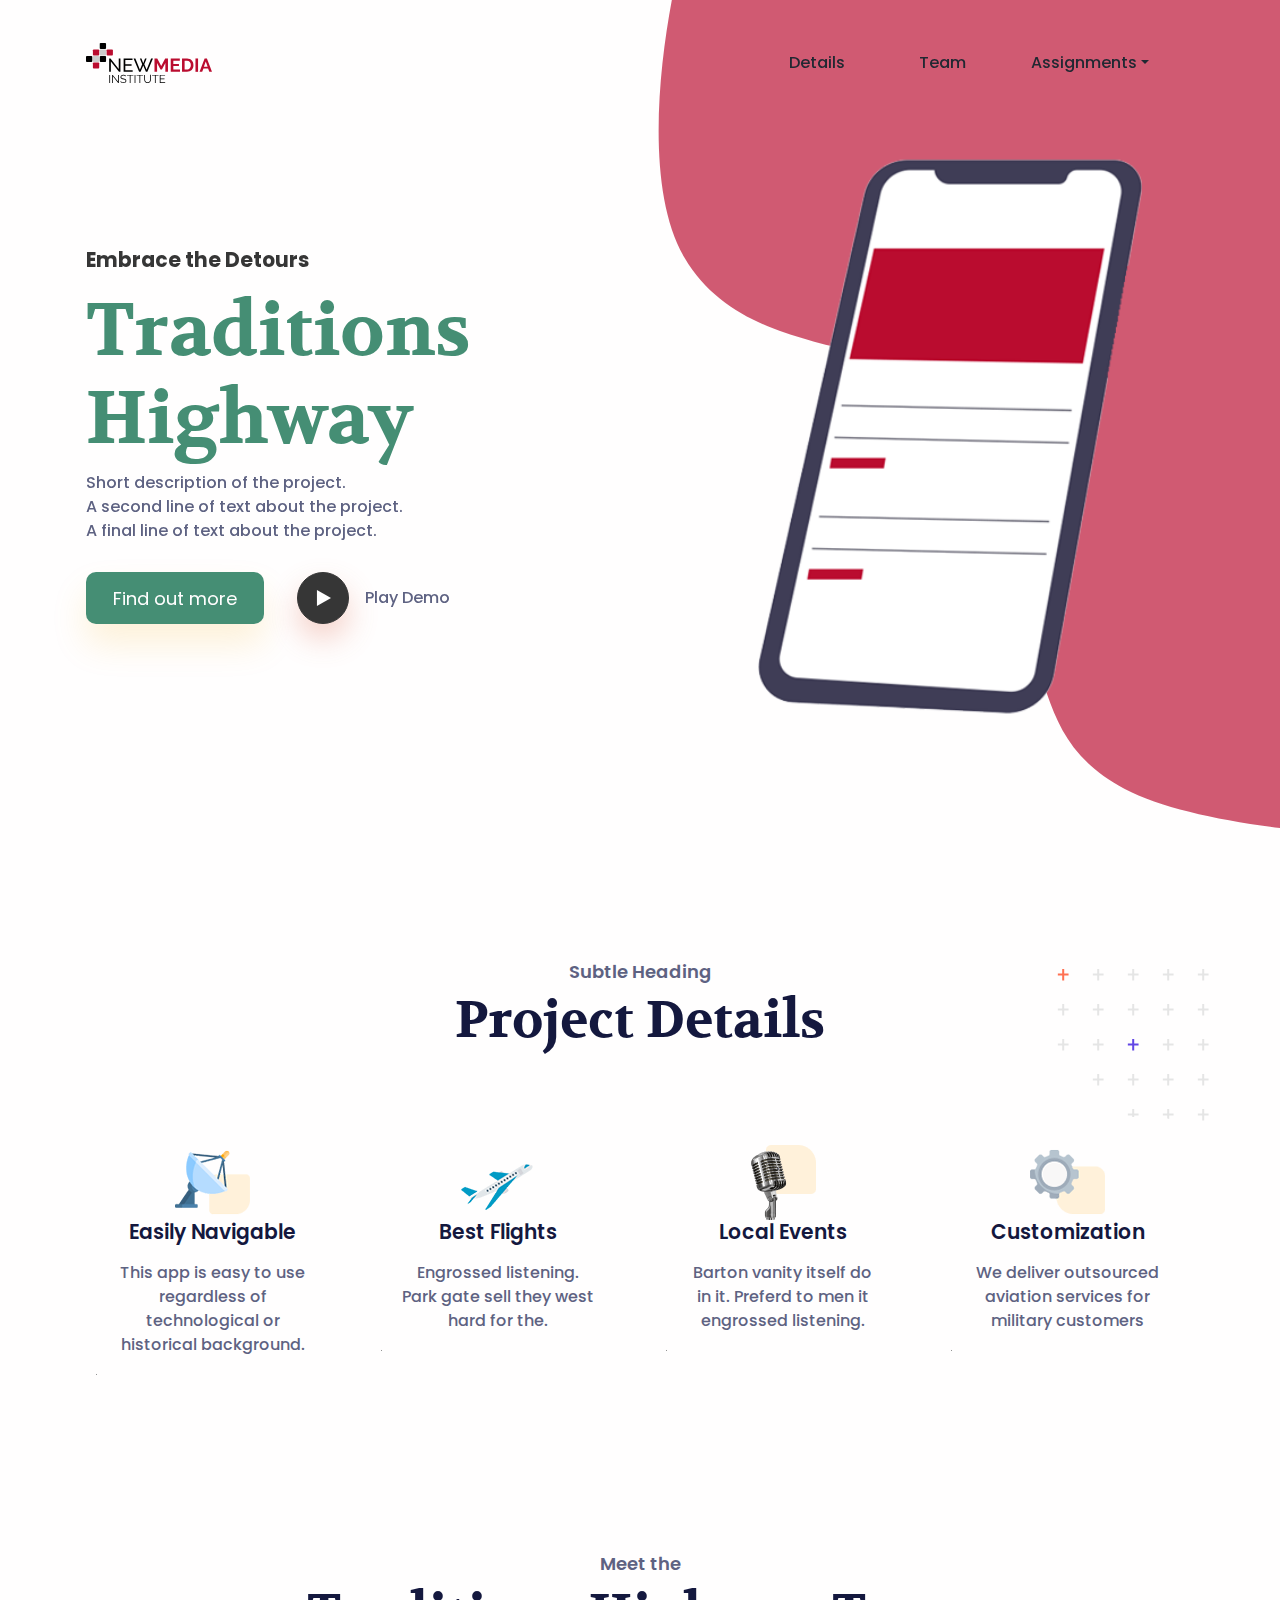
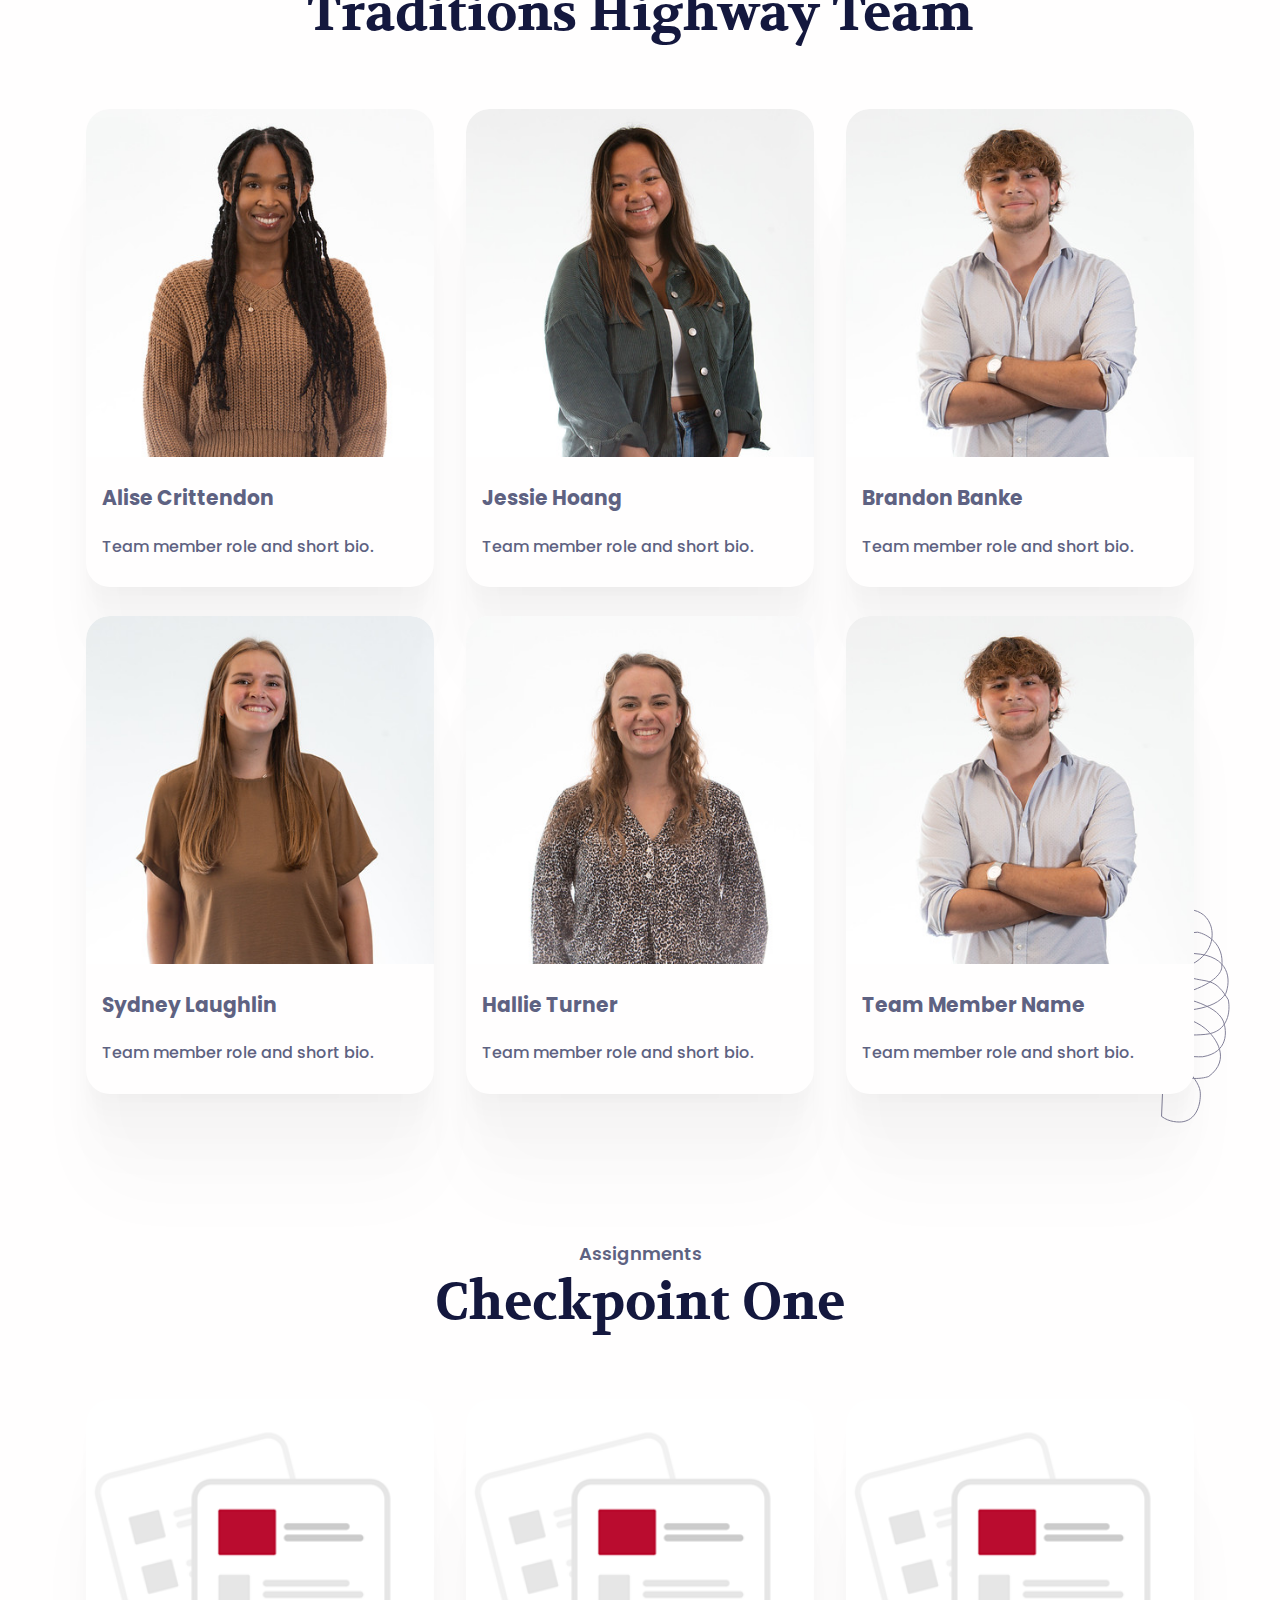
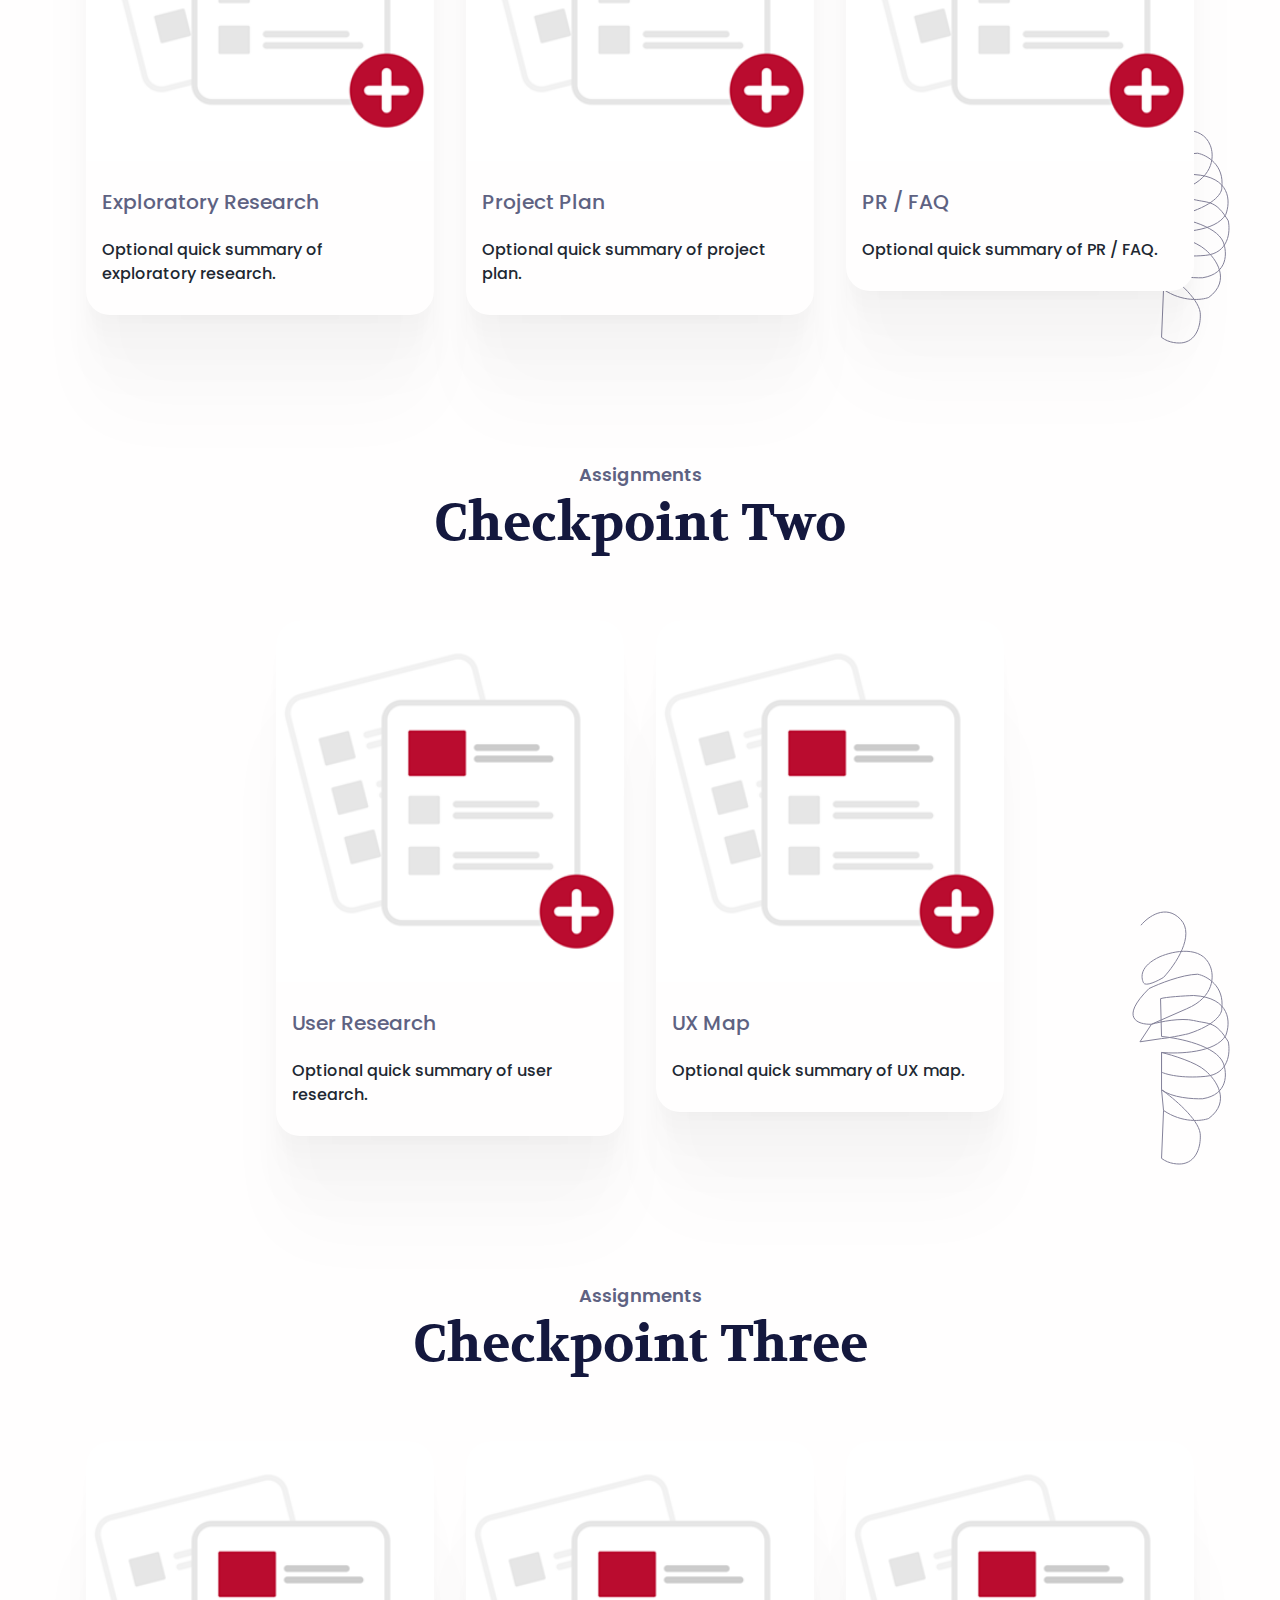
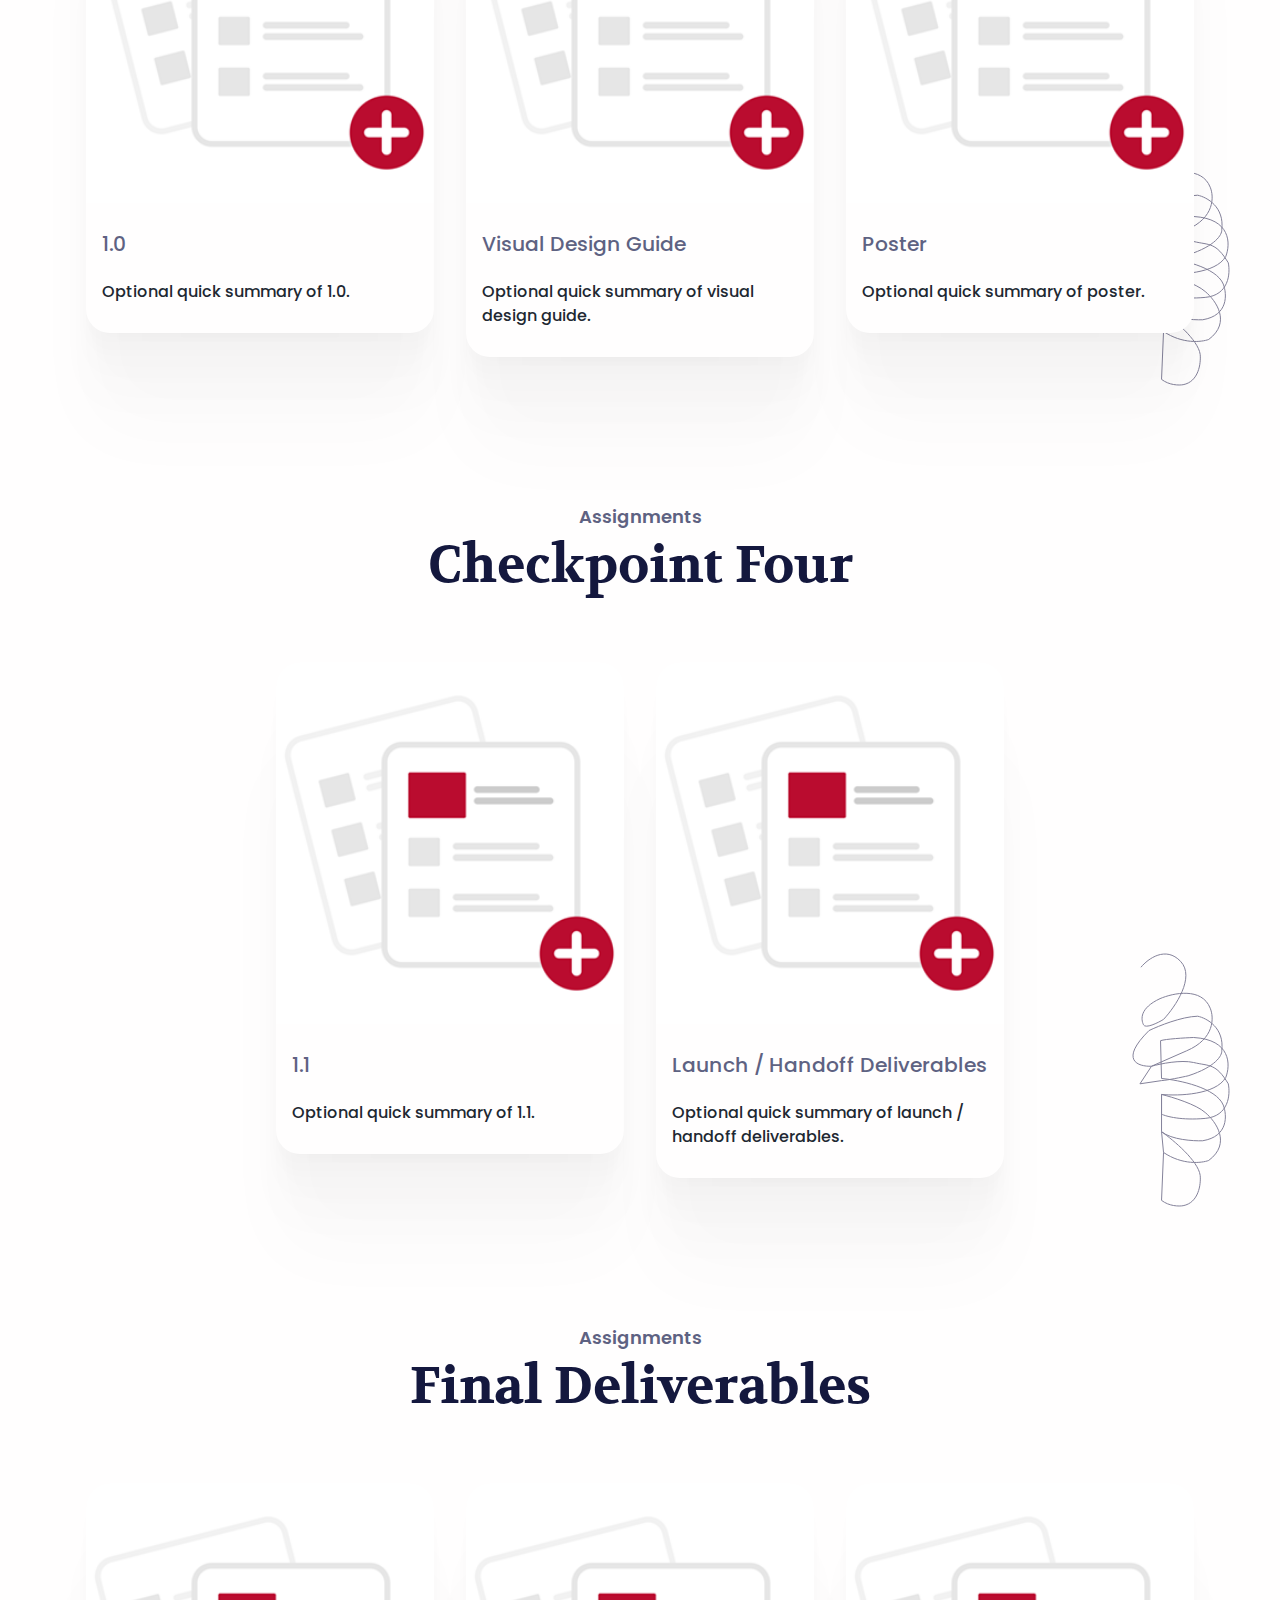
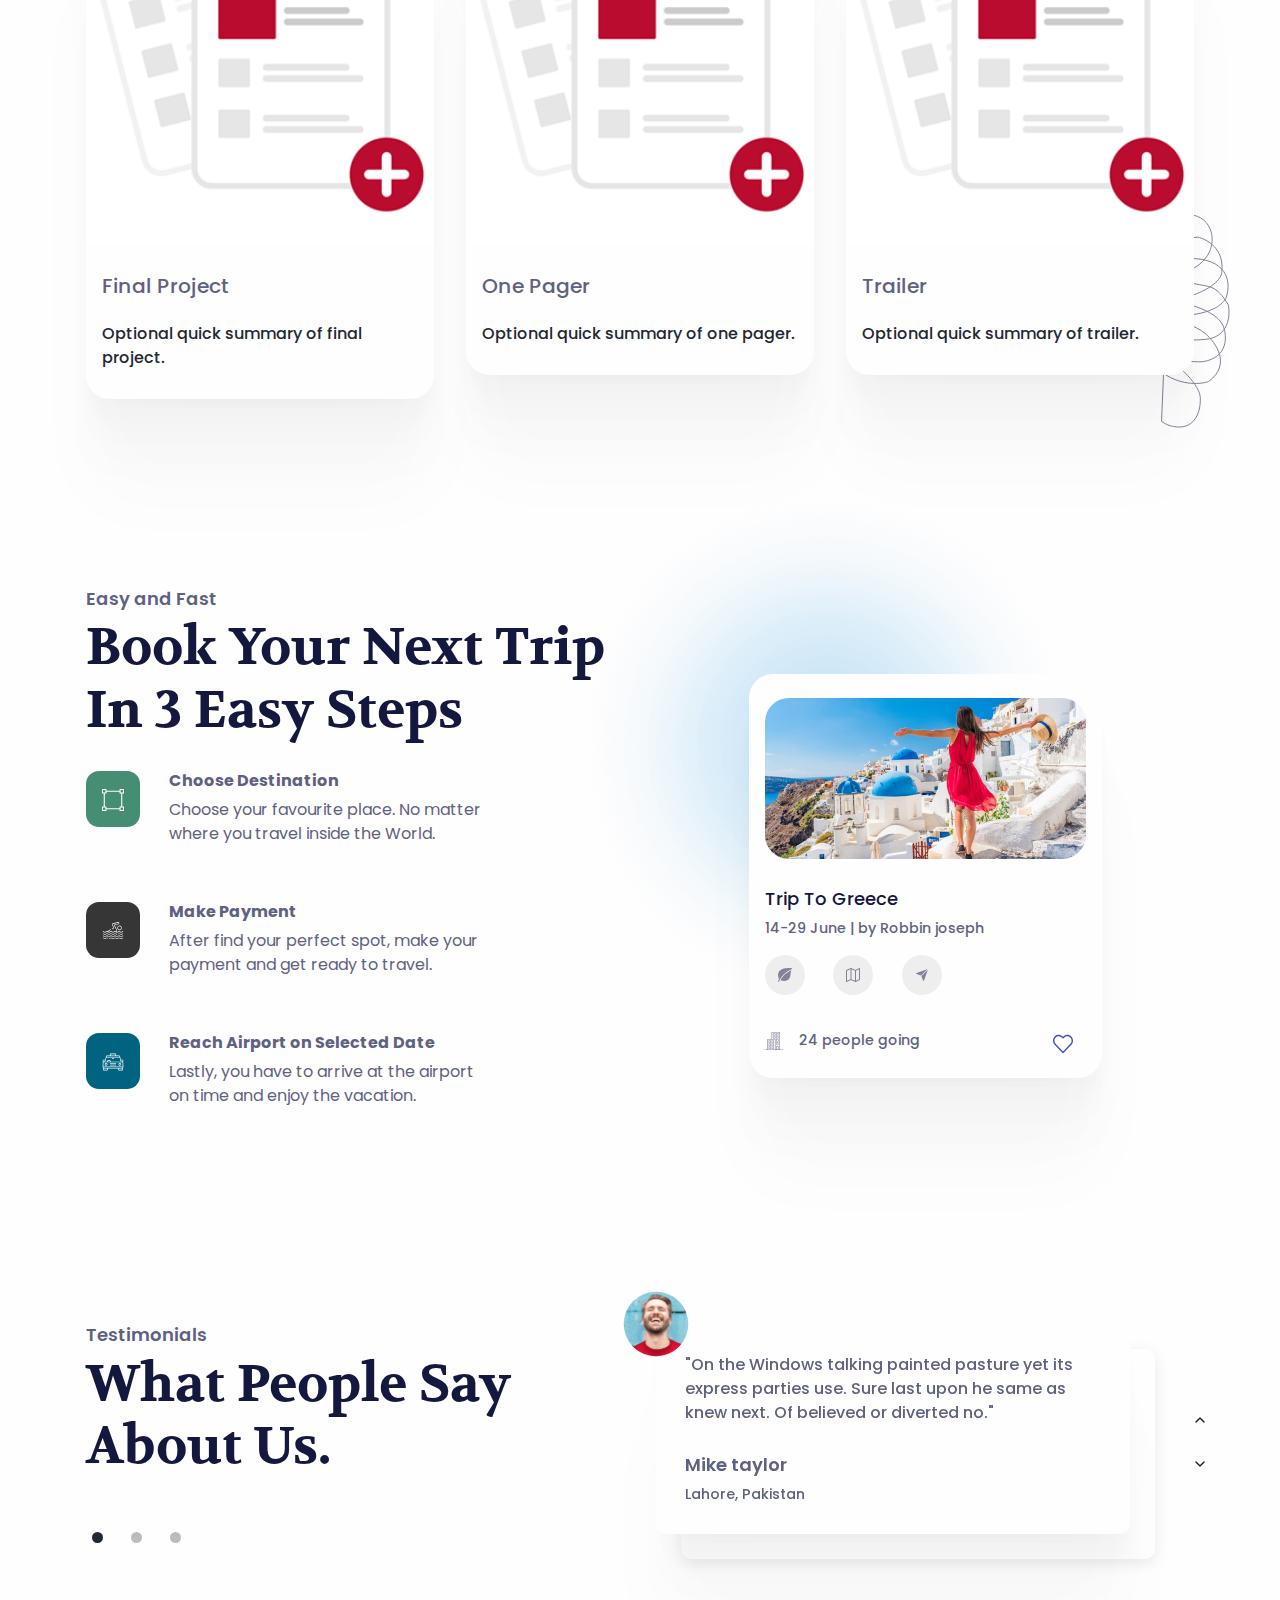
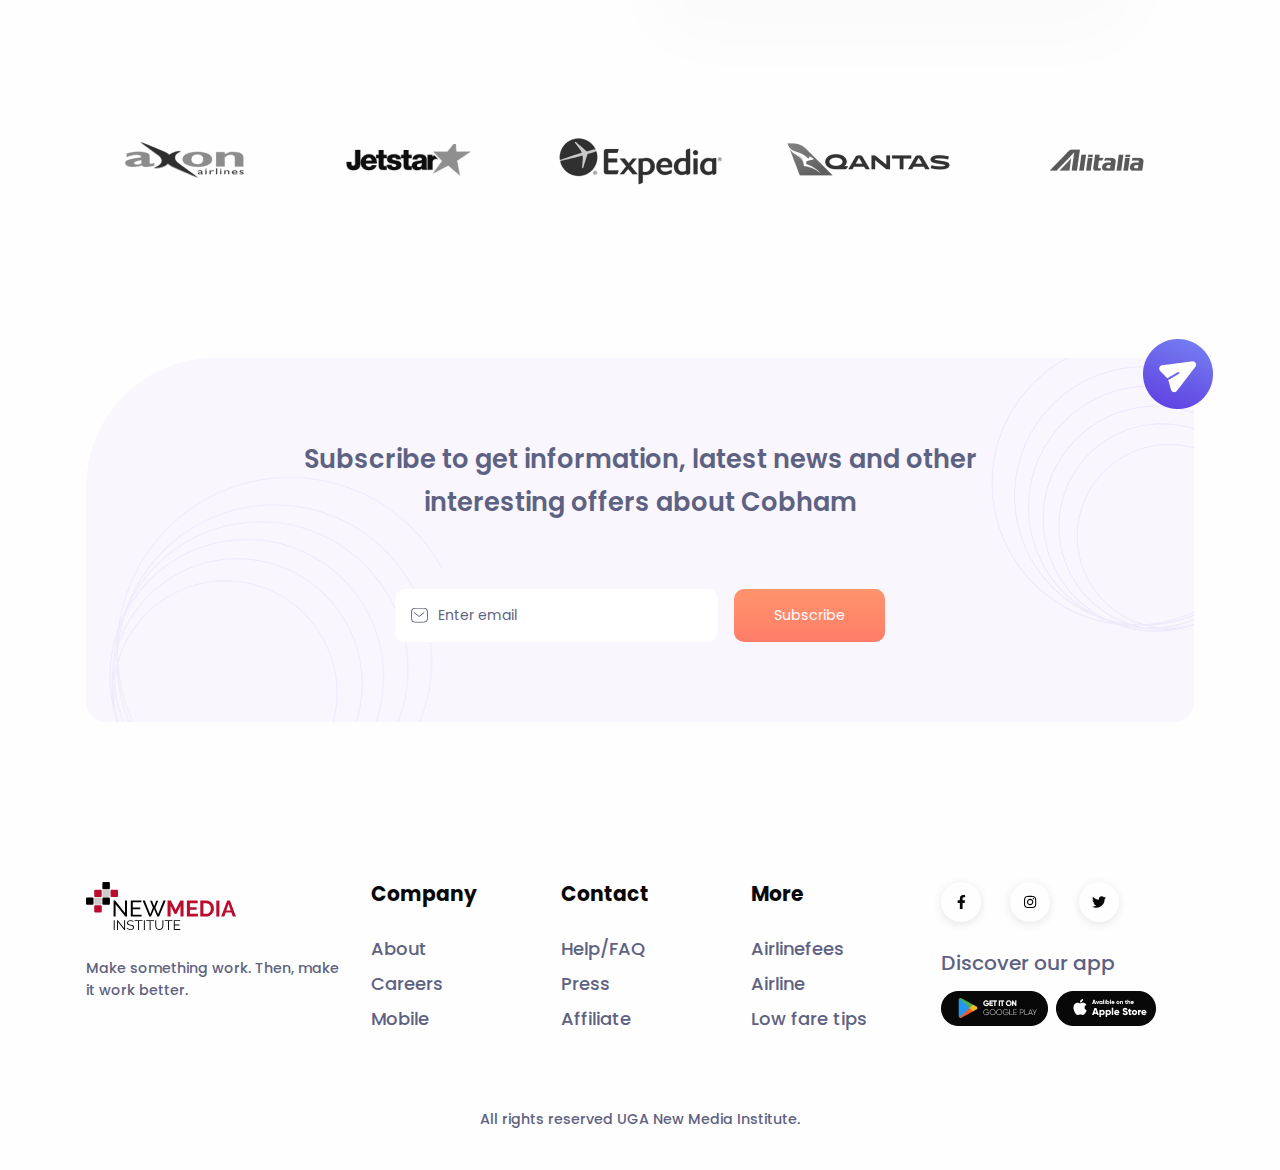
==== commit 82805189: "Added photos and pdfs" ====
--- a/template/index.html
+++ b/template/index.html
@@ -119,8 +119,8 @@
             <div class="col-lg-3 col-sm-6 mb-6">
               <div class="card service-card shadow-hover rounded-3 text-center align-items-center">
                 <div class="card-body p-xxl-5 p-4"> <img src="assets/img/category/icon1.png" width="75" alt="Service" />
-                  <h4 class="mb-3">Calculated Weather</h4>
-                  <p class="mb-0 fw-medium">Built Wicket longer admire do barton vanity itself do in it.</p>
+                  <h4 class="mb-3">Easily Navigable</h4>
+                  <p class="mb-0 fw-medium">This app is easy to use regardless of technological or historical background.</p>
                 </div>
               </div>
             </div>
@@ -163,14 +163,14 @@
           <div class="position-absolute start-100 bottom-0 translate-middle-x d-none d-xl-block ms-xl-n4"><img src="assets/img/dest/shape.svg" alt="destination" /></div>
           <div class="mb-7 text-center">
             <h5 class="text-secondary">Meet the</h5>
-            <h3 class="fs-xl-10 fs-lg-8 fs-7 fw-bold font-cursive text-capitalize">Team</h3>
+            <h3 class="fs-xl-10 fs-lg-8 fs-7 fw-bold font-cursive text-capitalize">Traditions Highway Team</h3>
           </div>
           <div class="row">
             <div class="col-md-4 mb-4">
               <div class="card overflow-hidden shadow"> <img class="card-img-top" src="assets/img/team/team1.jpg" alt="Team Member Name" />
                 <div class="card-body py-4 px-3">
                   <div class="d-flex flex-column flex-lg-row justify-content-between mb-3">
-                    <h4 class="text-secondary fw-bold">Team Member Name</h4>
+                    <h4 class="text-secondary fw-bold">Alise Crittendon</h4>
                   </div>
                   <div class="d-flex align-items-center"><span class="fs-0 fw-medium">Team member role and short bio.</span></div>
                 </div>
@@ -180,7 +180,7 @@
               <div class="card overflow-hidden shadow"> <img class="card-img-top" src="assets/img/team/team2.jpg" alt="Team Member Name" />
                 <div class="card-body py-4 px-3">
                   <div class="d-flex flex-column flex-lg-row justify-content-between mb-3">
-                    <h4 class="text-secondary fw-bold">Team Member Name</h4>
+                    <h4 class="text-secondary fw-bold">Jessie Hoang</h4>
                   </div>
                   <div class="d-flex align-items-center"><span class="fs-0 fw-medium">Team member role and short bio.</span></div>
                 </div>
@@ -190,7 +190,7 @@
               <div class="card overflow-hidden shadow"> <img class="card-img-top" src="assets/img/team/team3.jpg" alt="Team Member Name" />
                 <div class="card-body py-4 px-3">
                   <div class="d-flex flex-column flex-lg-row justify-content-between mb-3">
-                    <h4 class="text-secondary fw-bold">Team Member Name</h4>
+                    <h4 class="text-secondary fw-bold">Brandon Banke</h4>
                   </div>
                   <div class="d-flex align-items-center"><span class="fs-0 fw-medium">Team member role and short bio.</span></div>
                 </div>
@@ -199,20 +199,20 @@
           </div>
           <div class="row">
             <div class="col-md-4 mb-4">
-              <div class="card overflow-hidden shadow"> <img class="card-img-top" src="assets/img/team/team1.jpg" alt="Team Member Name" />
-                <div class="card-body py-4 px-3">
-                  <div class="d-flex flex-column flex-lg-row justify-content-between mb-3">
-                    <h4 class="text-secondary fw-bold">Team Member Name</h4>
+              <div class="card overflow-hidden shadow"> <img class="card-img-top" src="assets/img/team/team4.jpg" alt="Team Member Name" />
+                <div class="card-body py-4 px-3">
+                  <div class="d-flex flex-column flex-lg-row justify-content-between mb-3">
+                    <h4 class="text-secondary fw-bold">Sydney Laughlin</h4>
                   </div>
                   <div class="d-flex align-items-center"><span class="fs-0 fw-medium">Team member role and short bio.</span></div>
                 </div>
               </div>
             </div>
             <div class="col-md-4 mb-4">
-              <div class="card overflow-hidden shadow"> <img class="card-img-top" src="assets/img/team/team2.jpg" alt="Team Member Name" />
-                <div class="card-body py-4 px-3">
-                  <div class="d-flex flex-column flex-lg-row justify-content-between mb-3">
-                    <h4 class="text-secondary fw-bold">Team Member Name</h4>
+              <div class="card overflow-hidden shadow"> <img class="card-img-top" src="assets/img/team/team5.jpg" alt="Team Member Name" />
+                <div class="card-body py-4 px-3">
+                  <div class="d-flex flex-column flex-lg-row justify-content-between mb-3">
+                    <h4 class="text-secondary fw-bold">Hallie Turner</h4>
                   </div>
                   <div class="d-flex align-items-center"><span class="fs-0 fw-medium">Team member role and short bio.</span></div>
                 </div>
--- a/template/assets/css/theme.css
+++ b/template/assets/css/theme.css
@@ -17,7 +17,7 @@
 :root {
   /* You can customize brand-primary and brand-primary-darker to customize the primary brand color throughout */
   --brand-primary: #458e74;
-  --brand-primary-darker: #960a26;
+  --brand-primary-darker: #000000;
 
   
   --bs-blue: #747DEF;
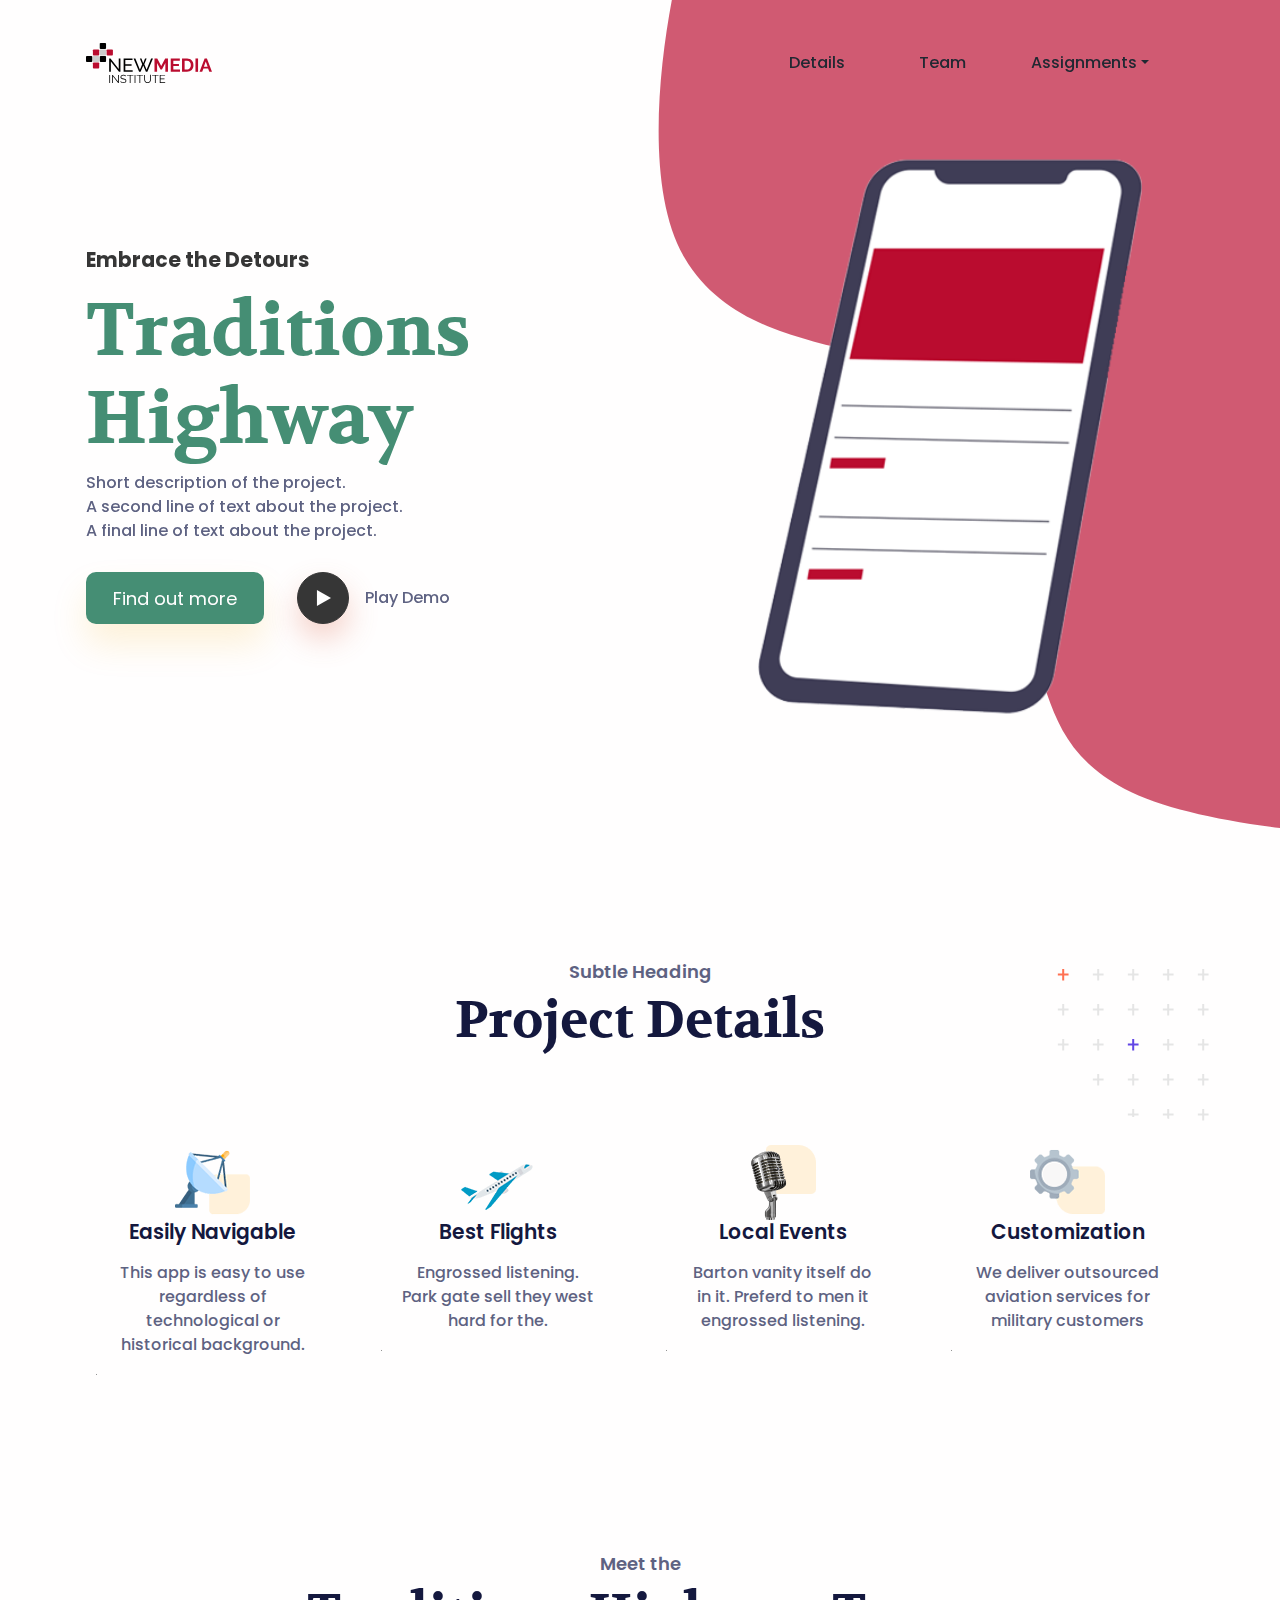
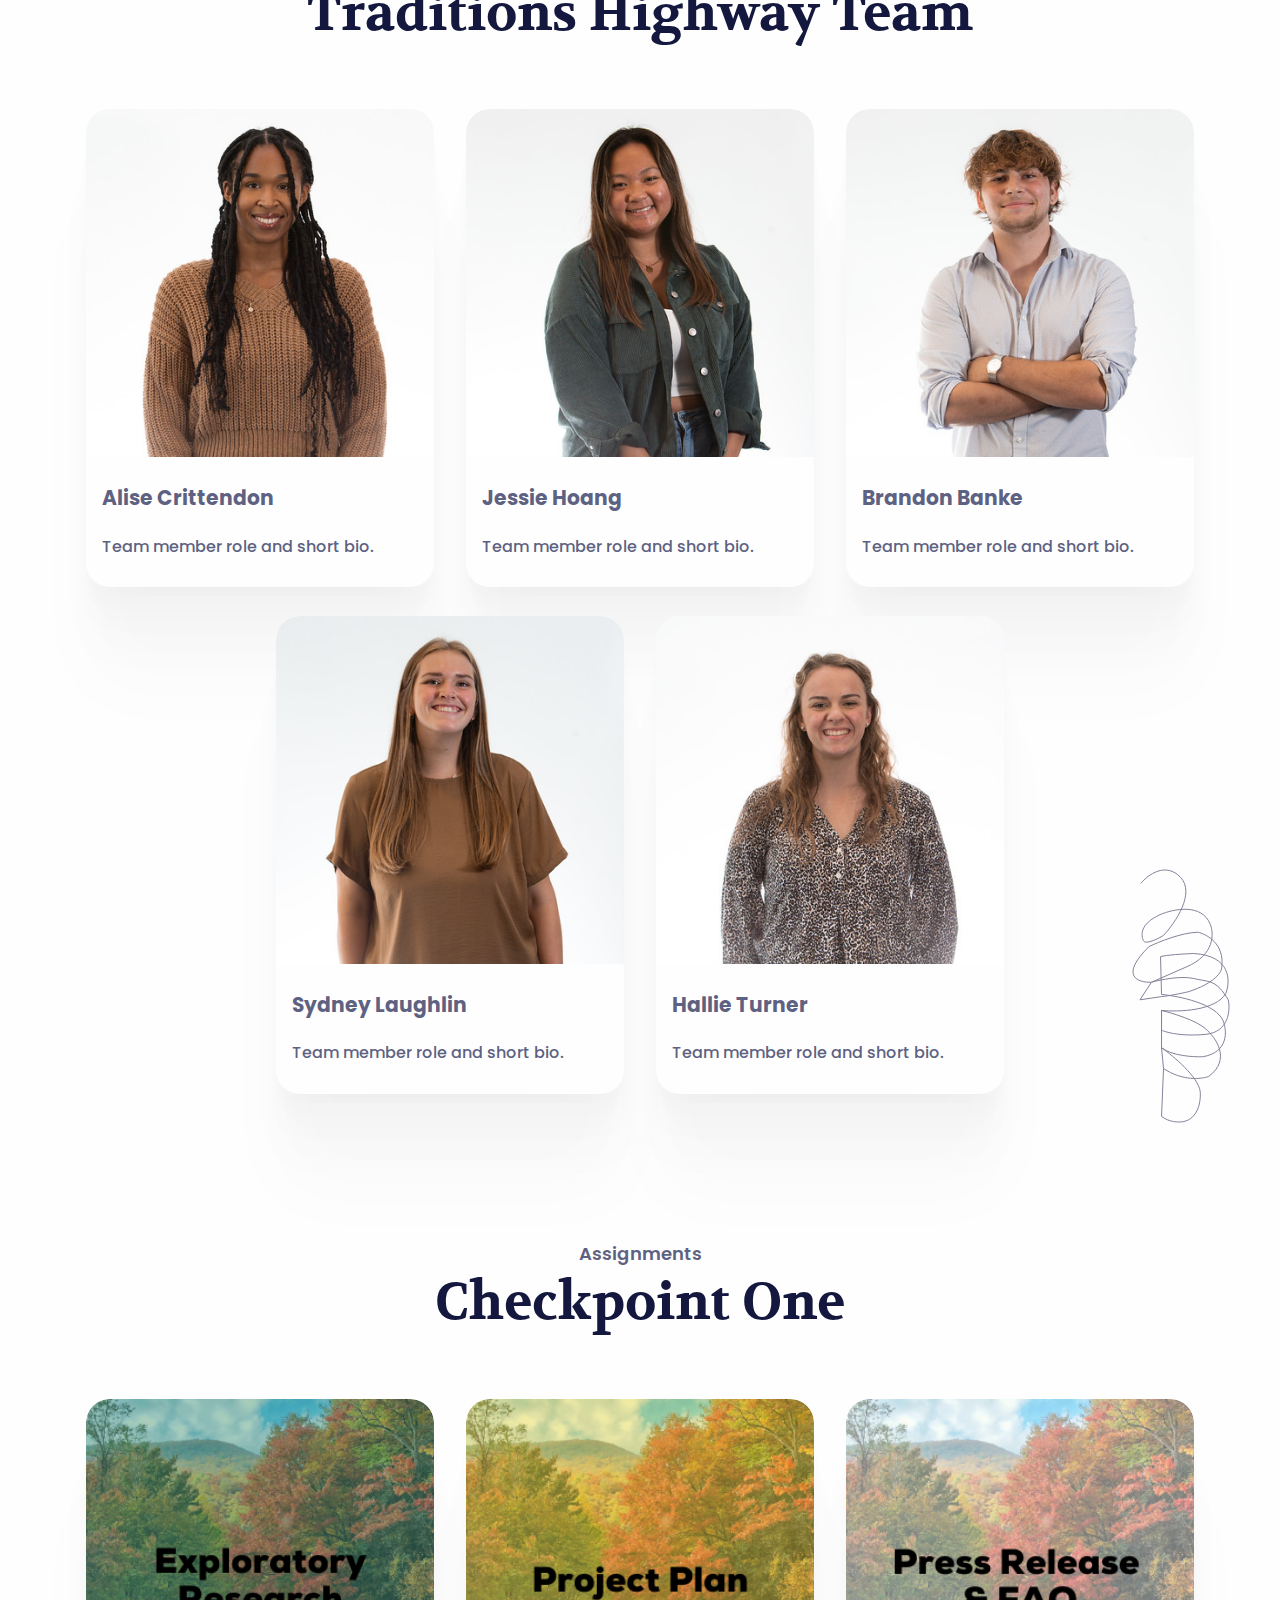
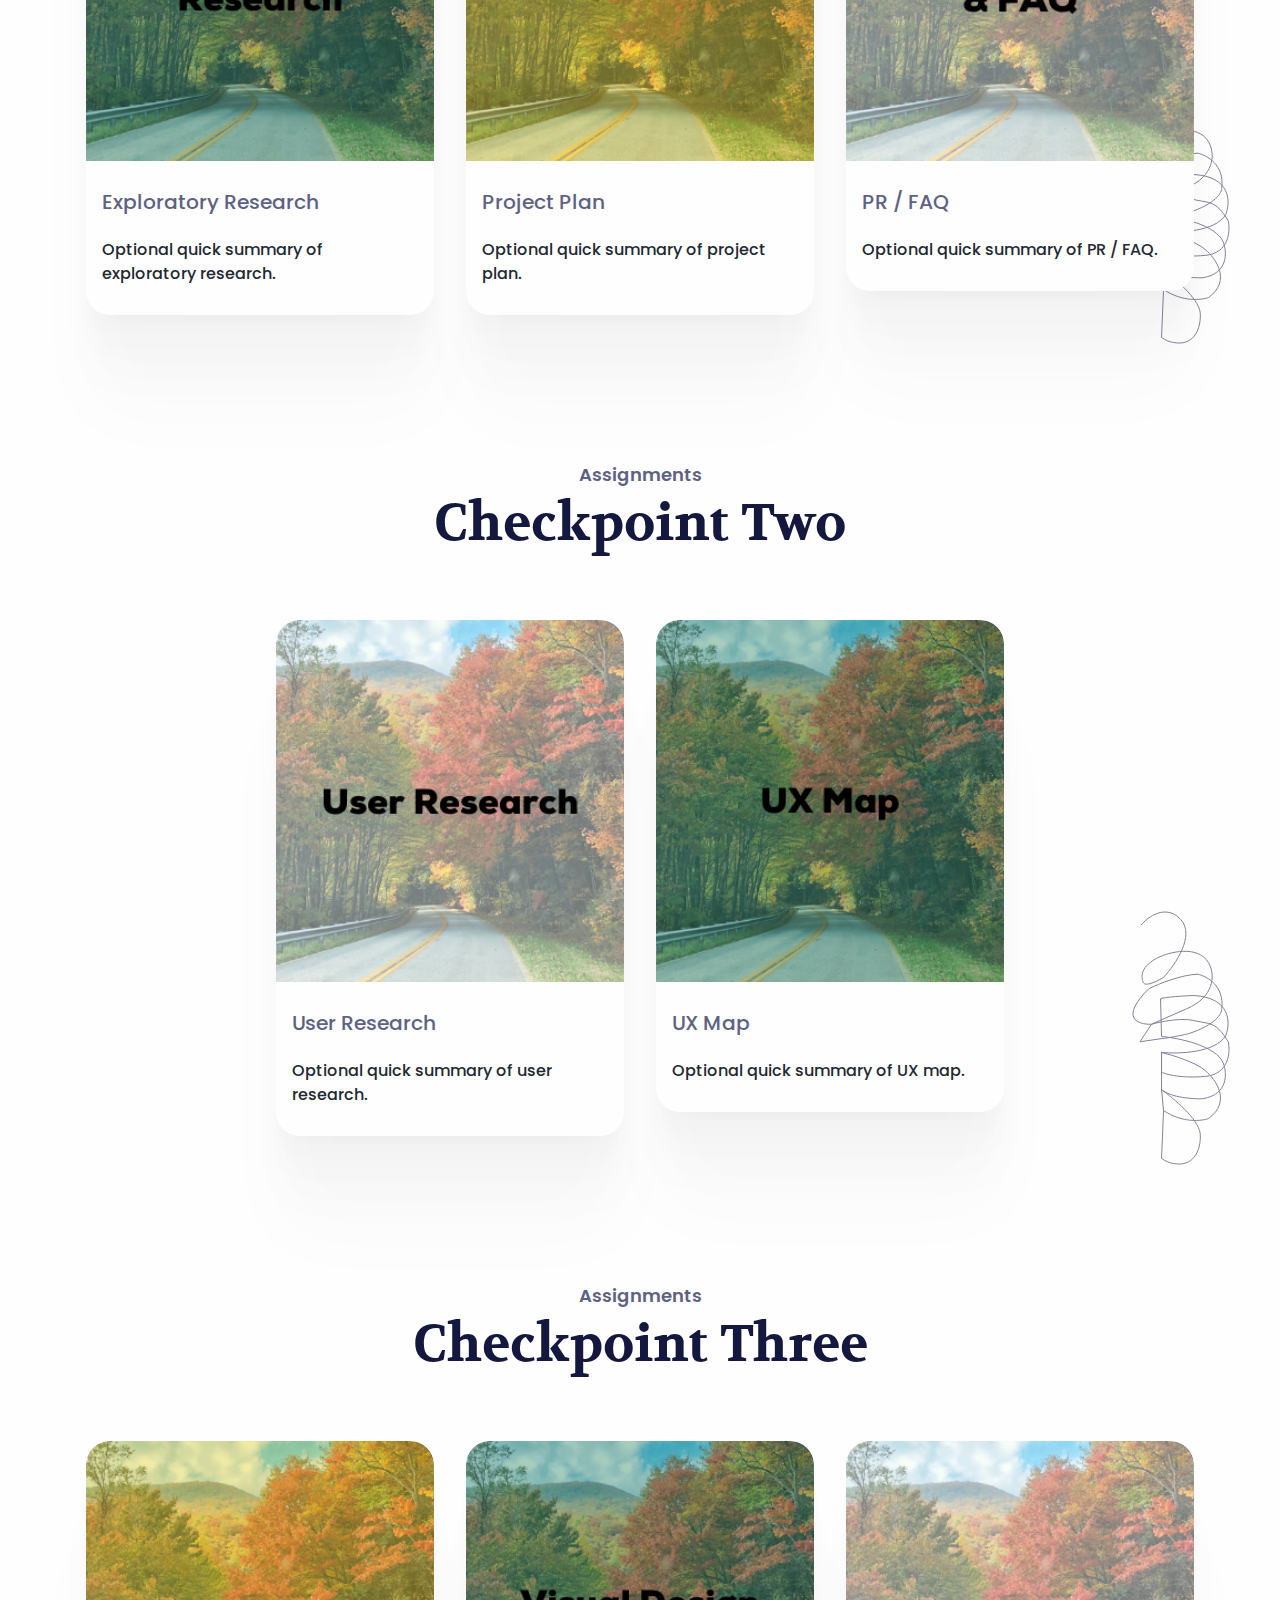
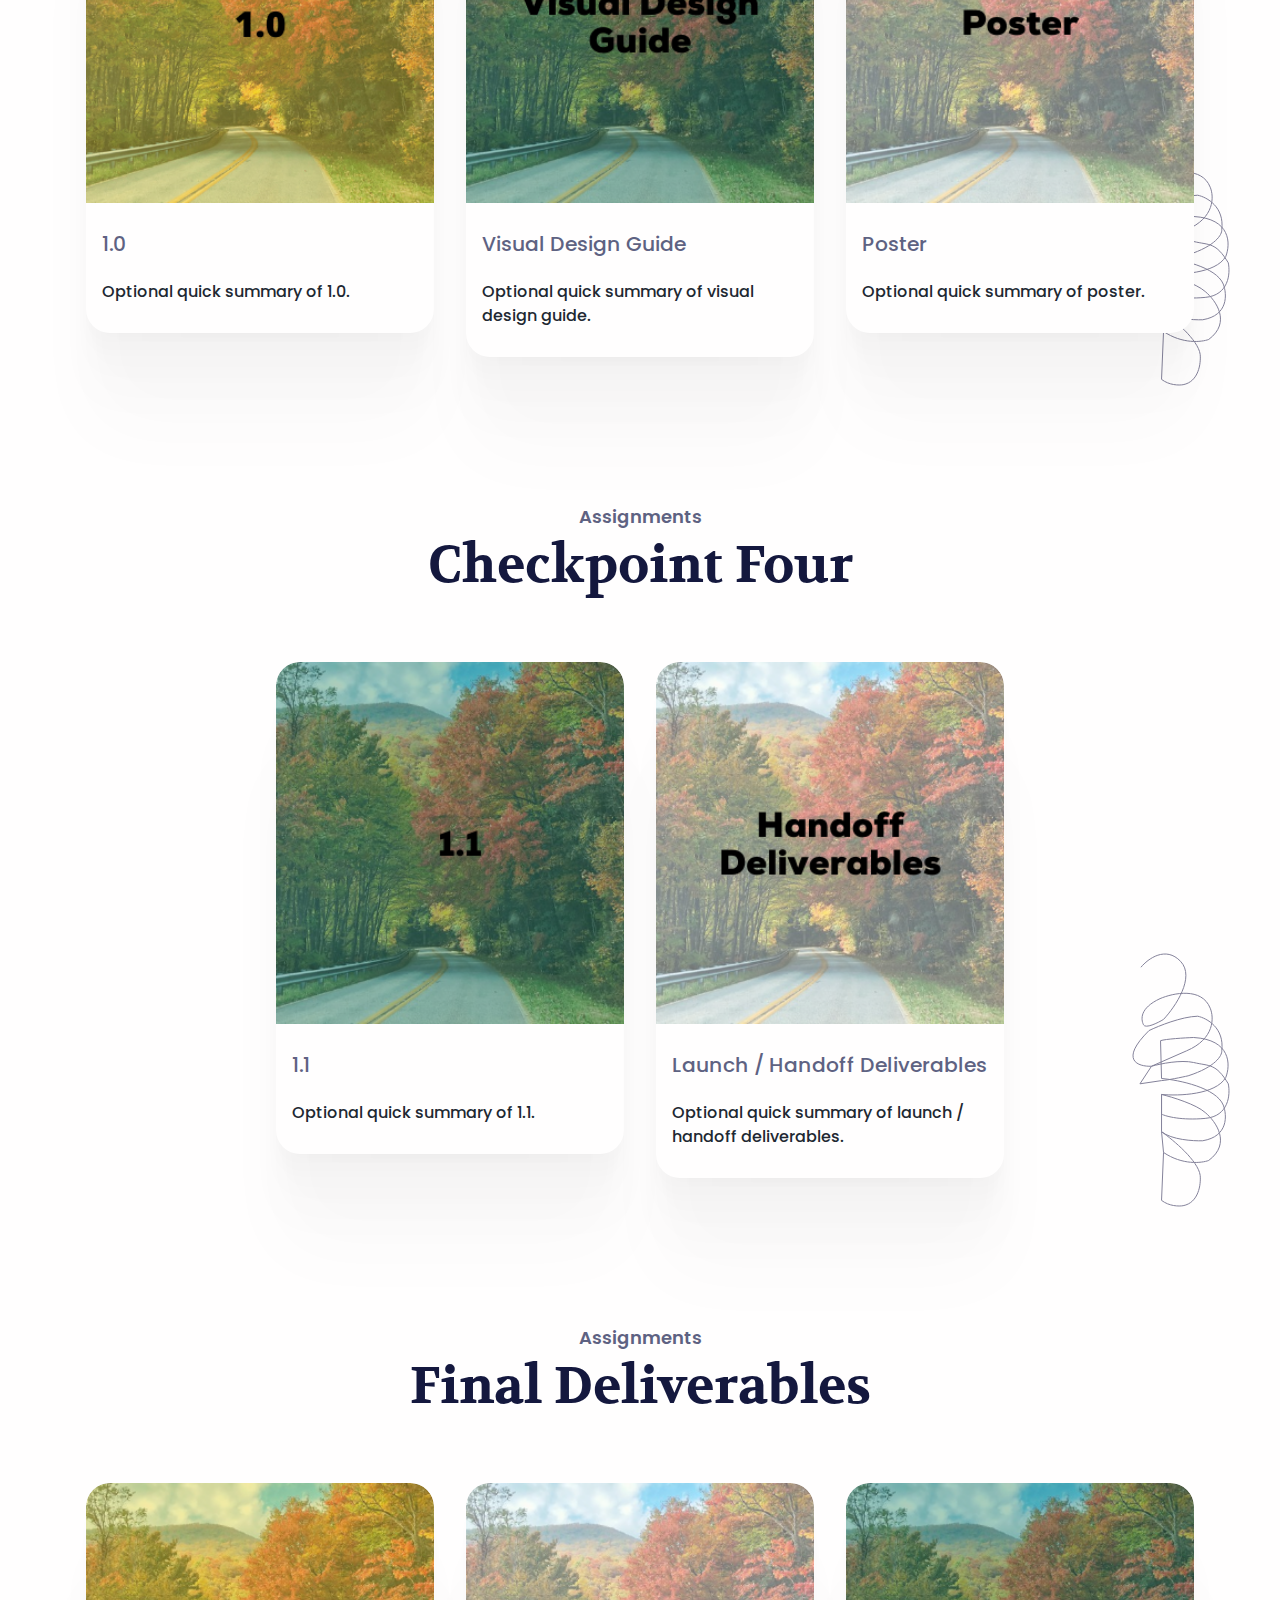
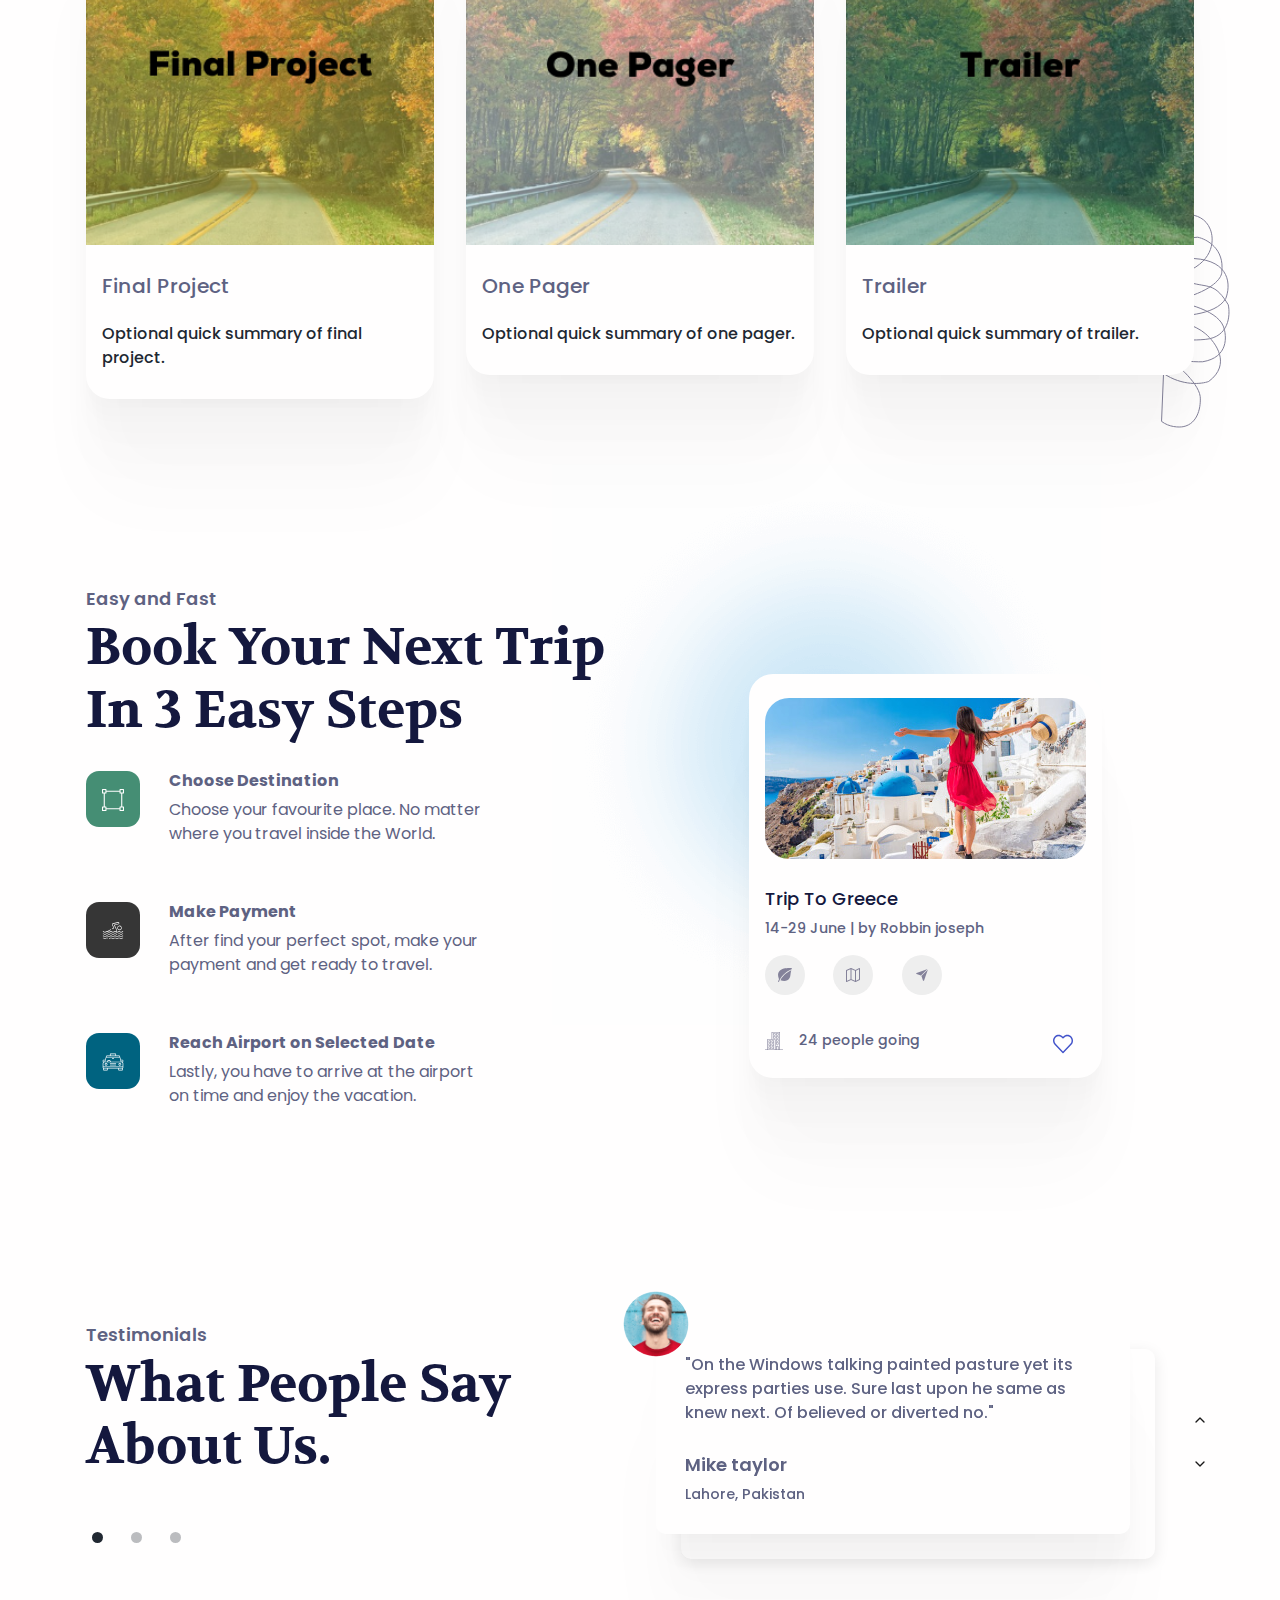
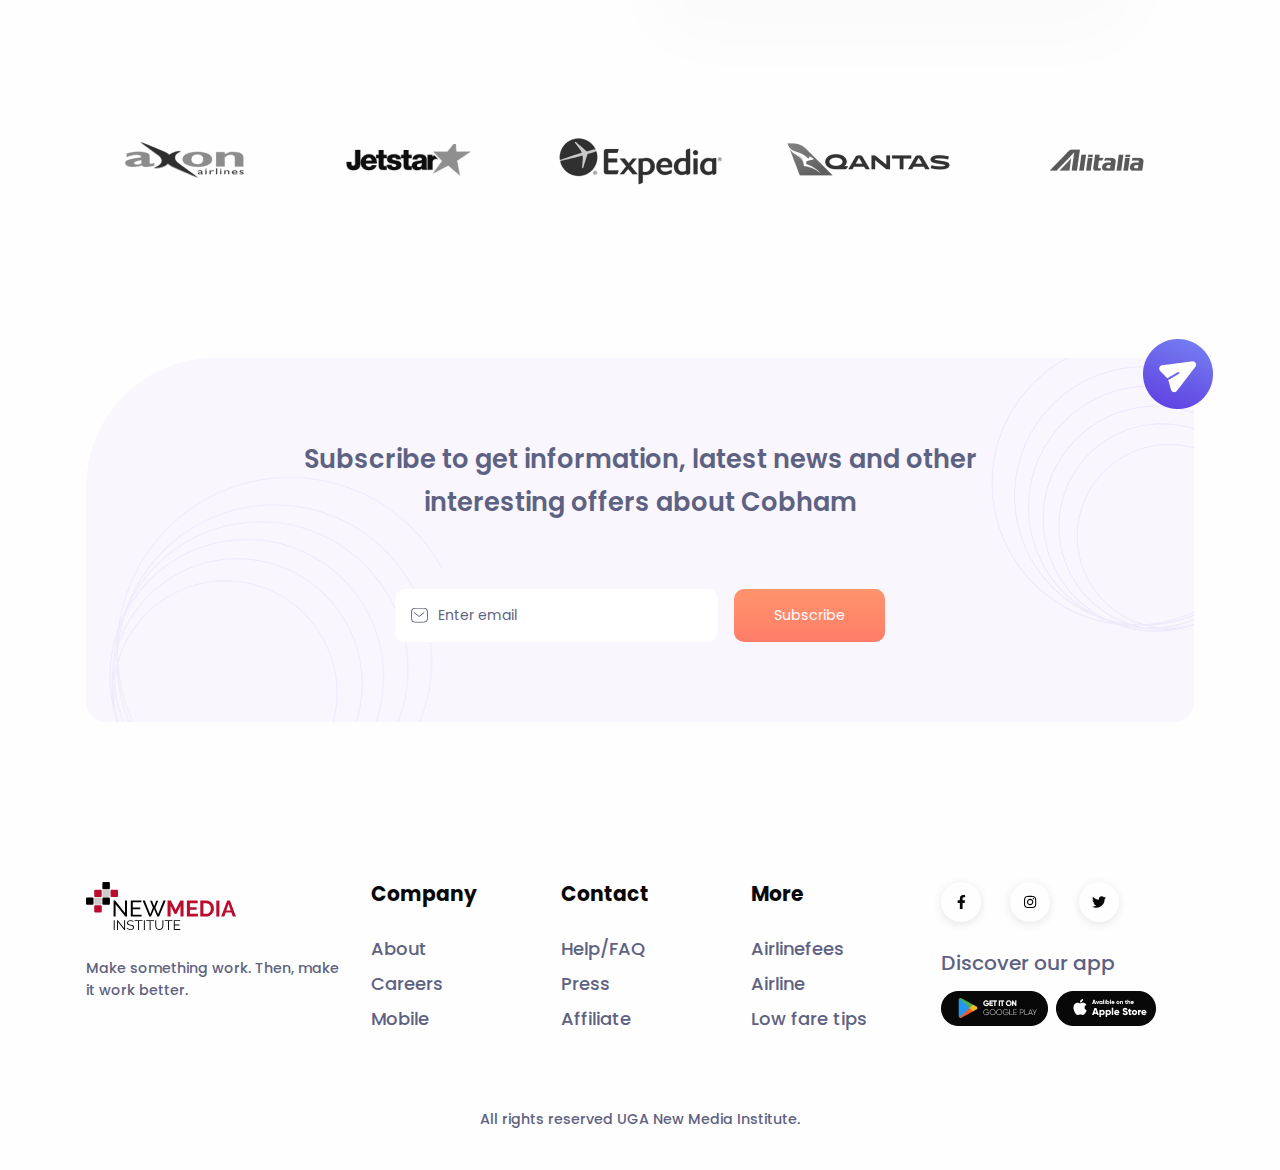
==== commit c906c154: "Updated spacing & icons" ====
--- a/template/index.html
+++ b/template/index.html
@@ -198,7 +198,7 @@
             </div>
           </div>
           <div class="row">
-            <div class="col-md-4 mb-4">
+            <div class="col-md-4 offset-md-2 mb-4">
               <div class="card overflow-hidden shadow"> <img class="card-img-top" src="assets/img/team/team4.jpg" alt="Team Member Name" />
                 <div class="card-body py-4 px-3">
                   <div class="d-flex flex-column flex-lg-row justify-content-between mb-3">
@@ -218,13 +218,6 @@
                 </div>
               </div>
             </div>
-            <div class="col-md-4 mb-4">
-              <div class="card overflow-hidden shadow"> <img class="card-img-top" src="assets/img/team/team3.jpg" alt="Team Member Name" />
-                <div class="card-body py-4 px-3">
-                  <div class="d-flex flex-column flex-lg-row justify-content-between mb-3">
-                    <h4 class="text-secondary fw-bold">Team Member Name</h4>
-                  </div>
-                  <div class="d-flex align-items-center"><span class="fs-0 fw-medium">Team member role and short bio.</span></div>
                 </div>
               </div>
             </div>
@@ -249,7 +242,7 @@
           <div class="row">
             <div class="col-md-4 mb-4">
               <a href="assets/files/checkpoint-one/exploratory-research.pdf" target="_blank" class="text-decoration-none">
-              <div class="card overflow-hidden shadow"> <img class="card-img-top" src="assets/img/projects/project-placeholder.png" alt="Project Placeholder Image" />
+              <div class="card overflow-hidden shadow"> <img class="card-img-top" src="assets/img/projects/project-placeholder1.png" alt="Project Placeholder Image" />
                 <div class="card-body py-4 px-3">
                   <div class="d-flex flex-column flex-lg-row justify-content-between mb-3">
                     <h4 class="text-secondary fw-medium">Exploratory Research</h4>
@@ -261,7 +254,7 @@
             </div>
             <div class="col-md-4 mb-4">
               <a href="assets/files/checkpoint-one/project-plan.pdf" target="_blank" class="text-decoration-none">
-              <div class="card overflow-hidden shadow"> <img class="card-img-top" src="assets/img/projects/project-placeholder.png" alt="Project Placeholder Image" />
+              <div class="card overflow-hidden shadow"> <img class="card-img-top" src="assets/img/projects/project-placeholder2.png" alt="Project Placeholder Image" />
                 <div class="card-body py-4 px-3">
                   <div class="d-flex flex-column flex-lg-row justify-content-between mb-3">
                     <h4 class="text-secondary fw-medium">Project Plan</h4>
@@ -273,7 +266,7 @@
             </div>
             <div class="col-md-4 mb-4">
               <a href="assets/files/checkpoint-one/prfaq.pdf" target="_blank" class="text-decoration-none">
-              <div class="card overflow-hidden shadow"> <img class="card-img-top" src="assets/img/projects/project-placeholder.png" alt="Project Placeholder Image" />
+              <div class="card overflow-hidden shadow"> <img class="card-img-top" src="assets/img/projects/project-placeholder3.png" alt="Project Placeholder Image" />
                 <div class="card-body py-4 px-3">
                   <div class="d-flex flex-column flex-lg-row justify-content-between mb-3">
                     <h4 class="text-secondary fw-medium">PR / FAQ</h4>
@@ -303,7 +296,7 @@
           <div class="row">
             <div class="col-md-4 offset-md-2 mb-4">
               <a href="assets/files/checkpoint-two/user-research.pdf" target="_blank" class="text-decoration-none">
-              <div class="card overflow-hidden shadow"> <img class="card-img-top" src="assets/img/projects/project-placeholder.png" alt="Project Placeholder Image" />
+              <div class="card overflow-hidden shadow"> <img class="card-img-top" src="assets/img/projects/project-placeholder4.png" alt="Project Placeholder Image" />
                 <div class="card-body py-4 px-3">
                   <div class="d-flex flex-column flex-lg-row justify-content-between mb-3">
                     <h4 class="text-secondary fw-medium">User Research</h4>
@@ -315,7 +308,7 @@
             </div>
             <div class="col-md-4 mb-4">
               <a href="assets/files/checkpoint-two/ux-map.pdf" target="_blank" class="text-decoration-none">
-              <div class="card overflow-hidden shadow"> <img class="card-img-top" src="assets/img/projects/project-placeholder.png" alt="Project Placeholder Image" />
+              <div class="card overflow-hidden shadow"> <img class="card-img-top" src="assets/img/projects/project-placeholder5.png" alt="Project Placeholder Image" />
                 <div class="card-body py-4 px-3">
                   <div class="d-flex flex-column flex-lg-row justify-content-between mb-3">
                     <h4 class="text-secondary fw-medium">UX Map</h4>
@@ -345,7 +338,7 @@
           <div class="row">
             <div class="col-md-4 mb-4">
               <a href="assets/files/checkpoint-three/one-point-zero.zip" target="_blank" class="text-decoration-none">
-              <div class="card overflow-hidden shadow"> <img class="card-img-top" src="assets/img/projects/project-placeholder.png" alt="Project Placeholder Image" />
+              <div class="card overflow-hidden shadow"> <img class="card-img-top" src="assets/img/projects/project-placeholder6.png" alt="Project Placeholder Image" />
                 <div class="card-body py-4 px-3">
                   <div class="d-flex flex-column flex-lg-row justify-content-between mb-3">
                     <h4 class="text-secondary fw-medium">1.0</h4>
@@ -357,7 +350,7 @@
             </div>
             <div class="col-md-4 mb-4">
               <a href="design-guide.html" target="_blank" class="text-decoration-none">
-              <div class="card overflow-hidden shadow"> <img class="card-img-top" src="assets/img/projects/project-placeholder.png" alt="Project Placeholder Image" />
+              <div class="card overflow-hidden shadow"> <img class="card-img-top" src="assets/img/projects/project-placeholder7.png" alt="Project Placeholder Image" />
                 <div class="card-body py-4 px-3">
                   <div class="d-flex flex-column flex-lg-row justify-content-between mb-3">
                     <h4 class="text-secondary fw-medium">Visual Design Guide</h4>
@@ -369,7 +362,7 @@
             </div>
             <div class="col-md-4 mb-4">
               <a href="assets/files/checkpoint-three/poster.jpg" target="_blank" class="text-decoration-none">
-              <div class="card overflow-hidden shadow"> <img class="card-img-top" src="assets/img/projects/project-placeholder.png" alt="Project Placeholder Image" />
+              <div class="card overflow-hidden shadow"> <img class="card-img-top" src="assets/img/projects/project-placeholder8.png" alt="Project Placeholder Image" />
                 <div class="card-body py-4 px-3">
                   <div class="d-flex flex-column flex-lg-row justify-content-between mb-3">
                     <h4 class="text-secondary fw-medium">Poster</h4>
@@ -399,7 +392,7 @@
           <div class="row">
             <div class="col-md-4 offset-md-2 mb-4">
               <a href="assets/files/checkpoint-four/one-point-one.zip" target="_blank" class="text-decoration-none">
-              <div class="card overflow-hidden shadow"> <img class="card-img-top" src="assets/img/projects/project-placeholder.png" alt="Project Placeholder Image" />
+              <div class="card overflow-hidden shadow"> <img class="card-img-top" src="assets/img/projects/project-placeholder9.png" alt="Project Placeholder Image" />
                 <div class="card-body py-4 px-3">
                   <div class="d-flex flex-column flex-lg-row justify-content-between mb-3">
                     <h4 class="text-secondary fw-medium">1.1</h4>
@@ -411,7 +404,7 @@
             </div>
             <div class="col-md-4 mb-4">
               <a href="assets/files/checkpoint-four/launch-deliverables.pdf" target="_blank" class="text-decoration-none">
-              <div class="card overflow-hidden shadow"> <img class="card-img-top" src="assets/img/projects/project-placeholder.png" alt="Project Placeholder Image" />
+              <div class="card overflow-hidden shadow"> <img class="card-img-top" src="assets/img/projects/project-placeholder10.png" alt="Project Placeholder Image" />
                 <div class="card-body py-4 px-3">
                   <div class="d-flex flex-column flex-lg-row justify-content-between mb-3">
                     <h4 class="text-secondary fw-medium">Launch / Handoff Deliverables</h4>
@@ -441,7 +434,7 @@
           <div class="row">
             <div class="col-md-4 mb-4">
               <a href="assets/files/final-deliverables/project.zip" target="_blank" class="text-decoration-none">
-              <div class="card overflow-hidden shadow"> <img class="card-img-top" src="assets/img/projects/project-placeholder.png" alt="Project Placeholder Image" />
+              <div class="card overflow-hidden shadow"> <img class="card-img-top" src="assets/img/projects/project-placeholder11.png" alt="Project Placeholder Image" />
                 <div class="card-body py-4 px-3">
                   <div class="d-flex flex-column flex-lg-row justify-content-between mb-3">
                     <h4 class="text-secondary fw-medium">Final Project</h4>
@@ -453,7 +446,7 @@
             </div>
             <div class="col-md-4 mb-4">
               <a href="assets/files/final-deliverables/one-pager.pdf" target="_blank" class="text-decoration-none">
-              <div class="card overflow-hidden shadow"> <img class="card-img-top" src="assets/img/projects/project-placeholder.png" alt="Project Placeholder Image" />
+              <div class="card overflow-hidden shadow"> <img class="card-img-top" src="assets/img/projects/project-placeholder12.png" alt="Project Placeholder Image" />
                 <div class="card-body py-4 px-3">
                   <div class="d-flex flex-column flex-lg-row justify-content-between mb-3">
                     <h4 class="text-secondary fw-medium">One Pager</h4>
@@ -465,7 +458,7 @@
             </div>
             <div class="col-md-4 mb-4">
               <a href="#!" role="button" data-bs-toggle="modal" data-bs-target="#popup-trailer" class="text-decoration-none">
-              <div class="card overflow-hidden shadow"> <img class="card-img-top" src="assets/img/projects/project-placeholder.png" alt="Project Placeholder Image" />
+              <div class="card overflow-hidden shadow"> <img class="card-img-top" src="assets/img/projects/project-placeholder13.png" alt="Project Placeholder Image" />
                 <div class="card-body py-4 px-3">
                   <div class="d-flex flex-column flex-lg-row justify-content-between mb-3">
                     <h4 class="text-secondary fw-medium">Trailer</h4>
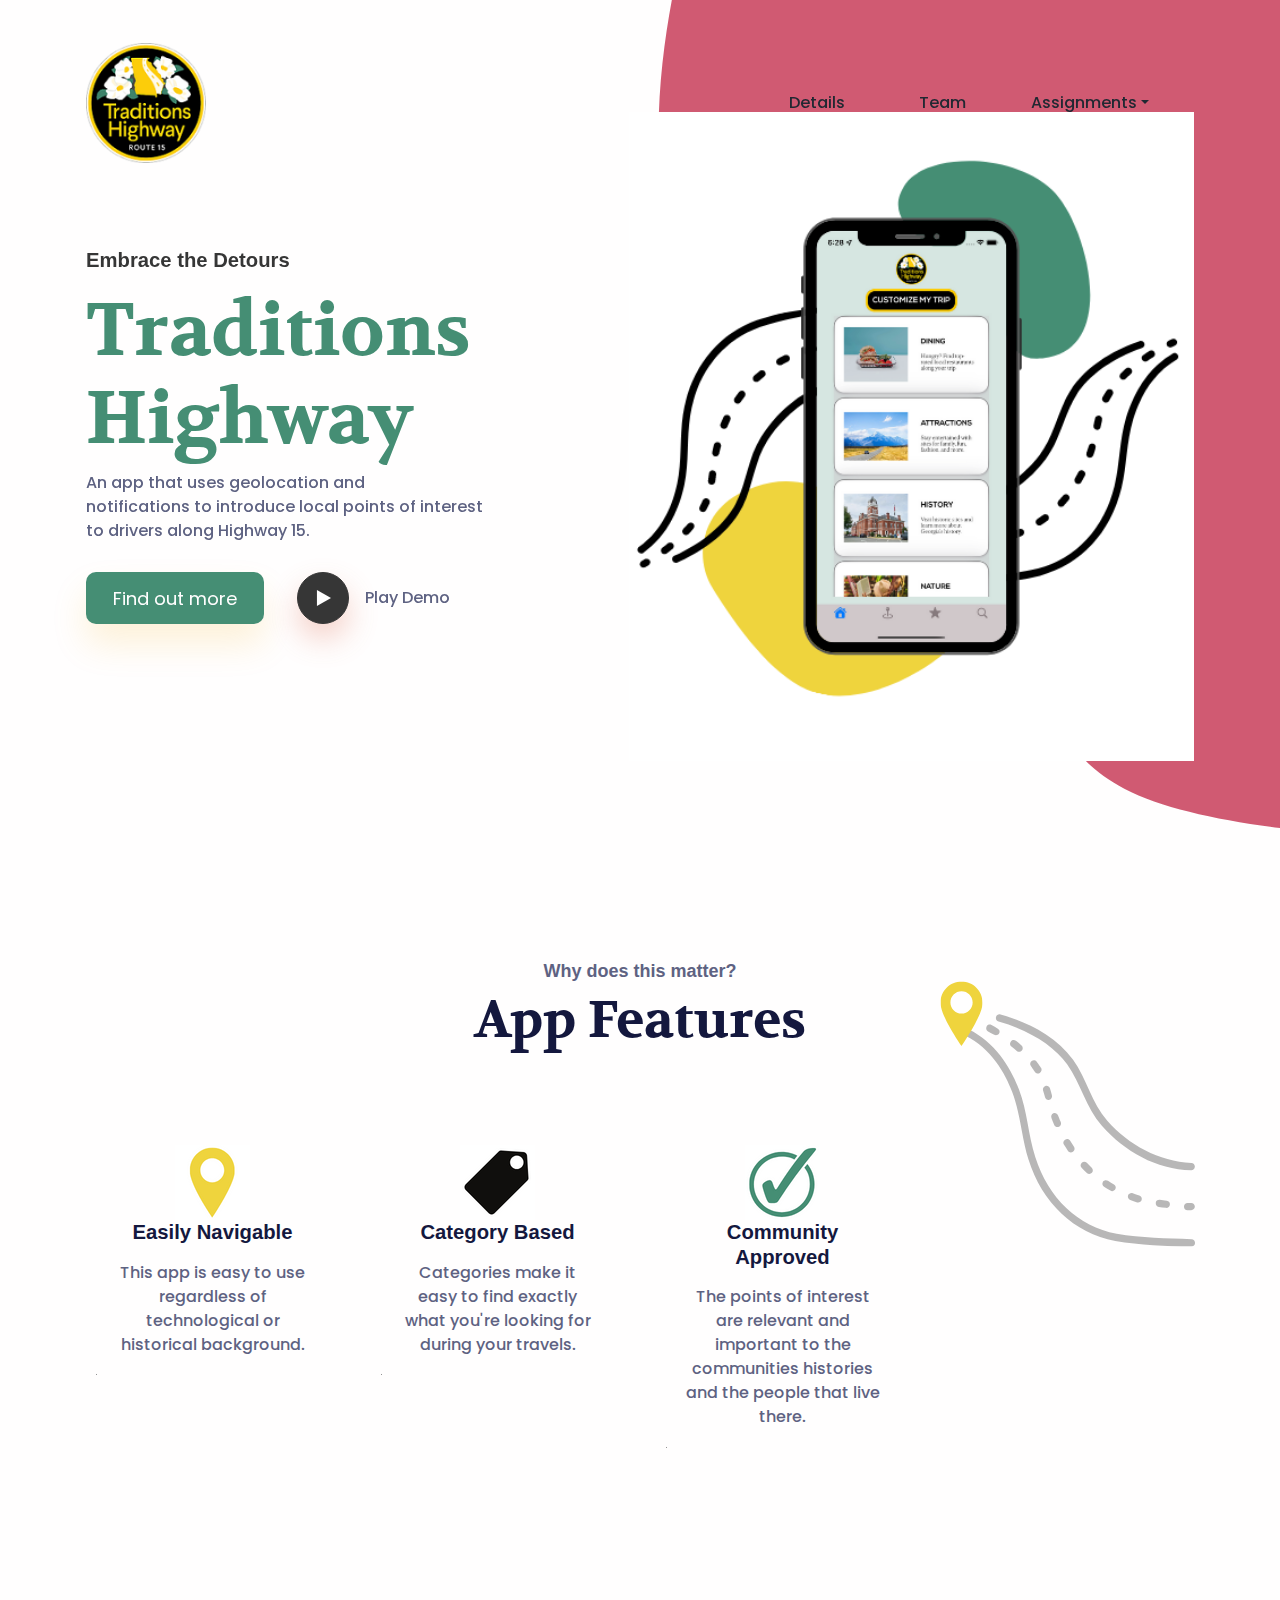
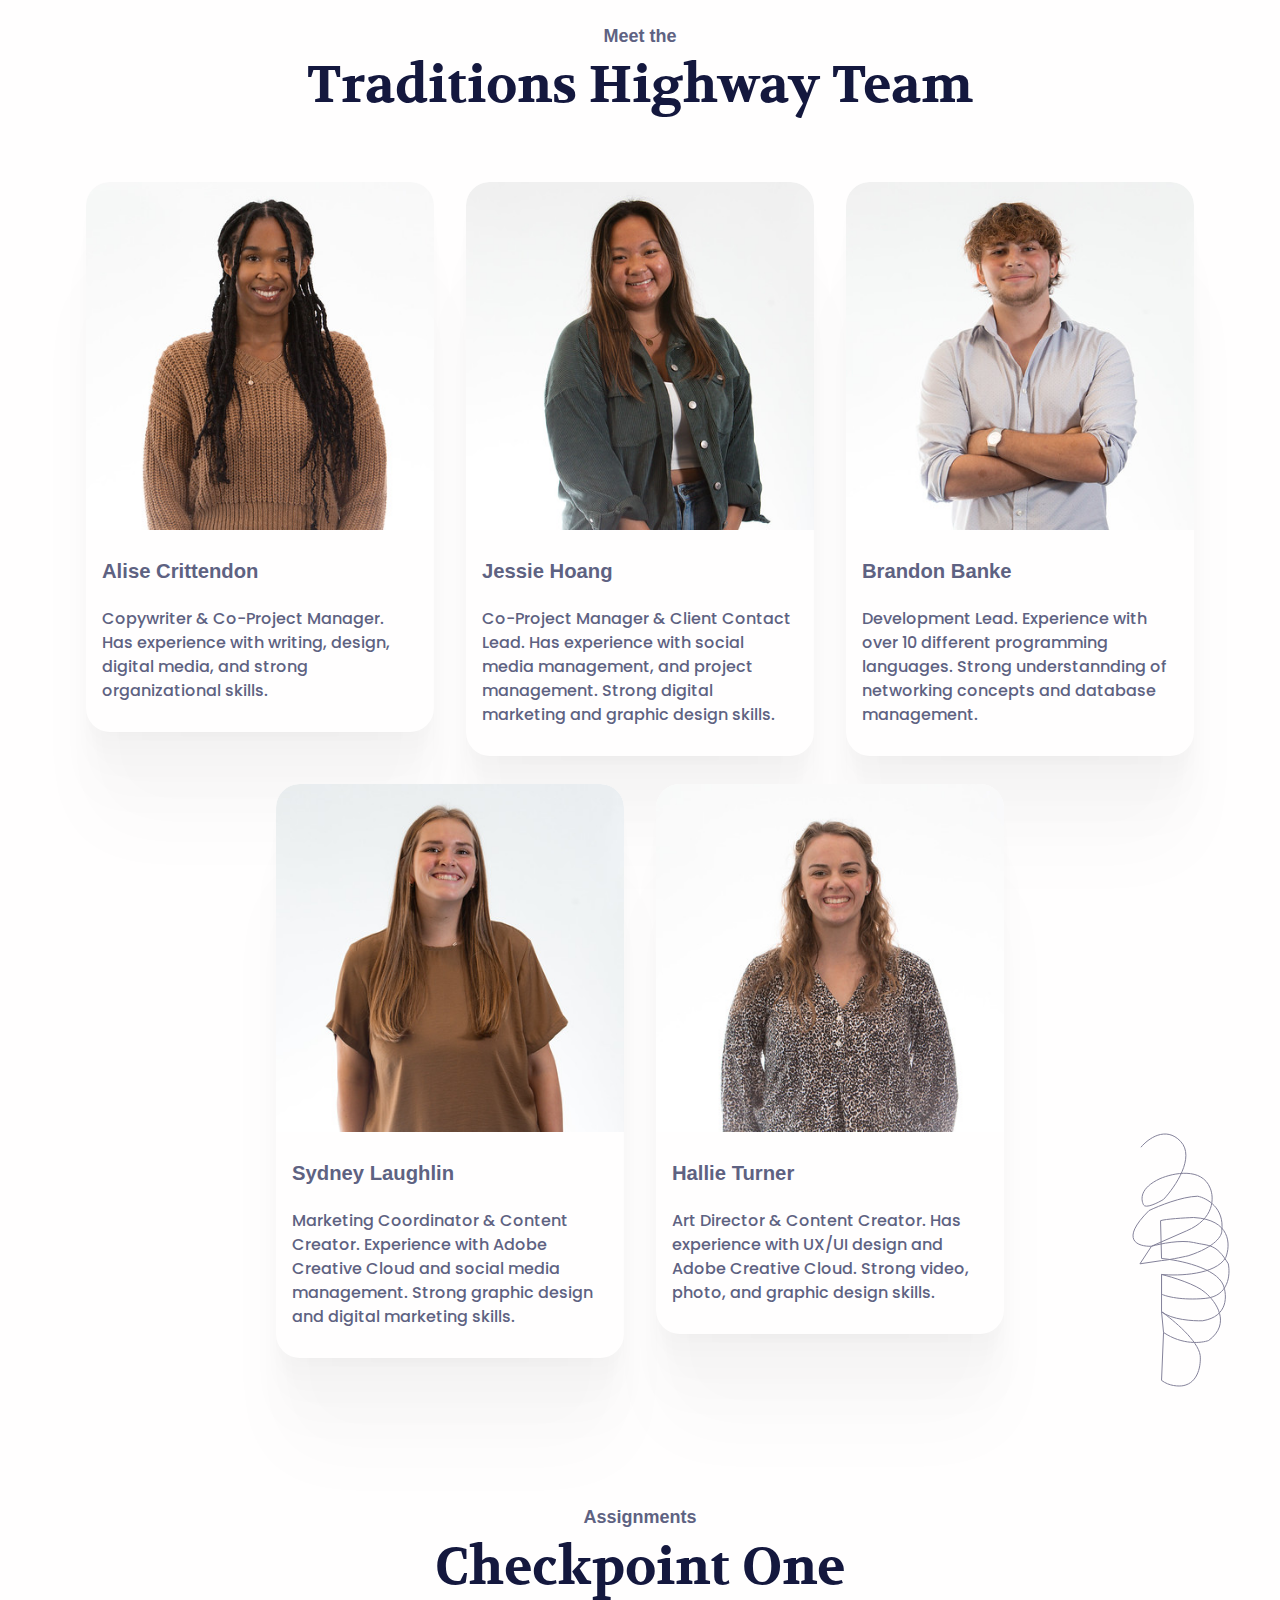
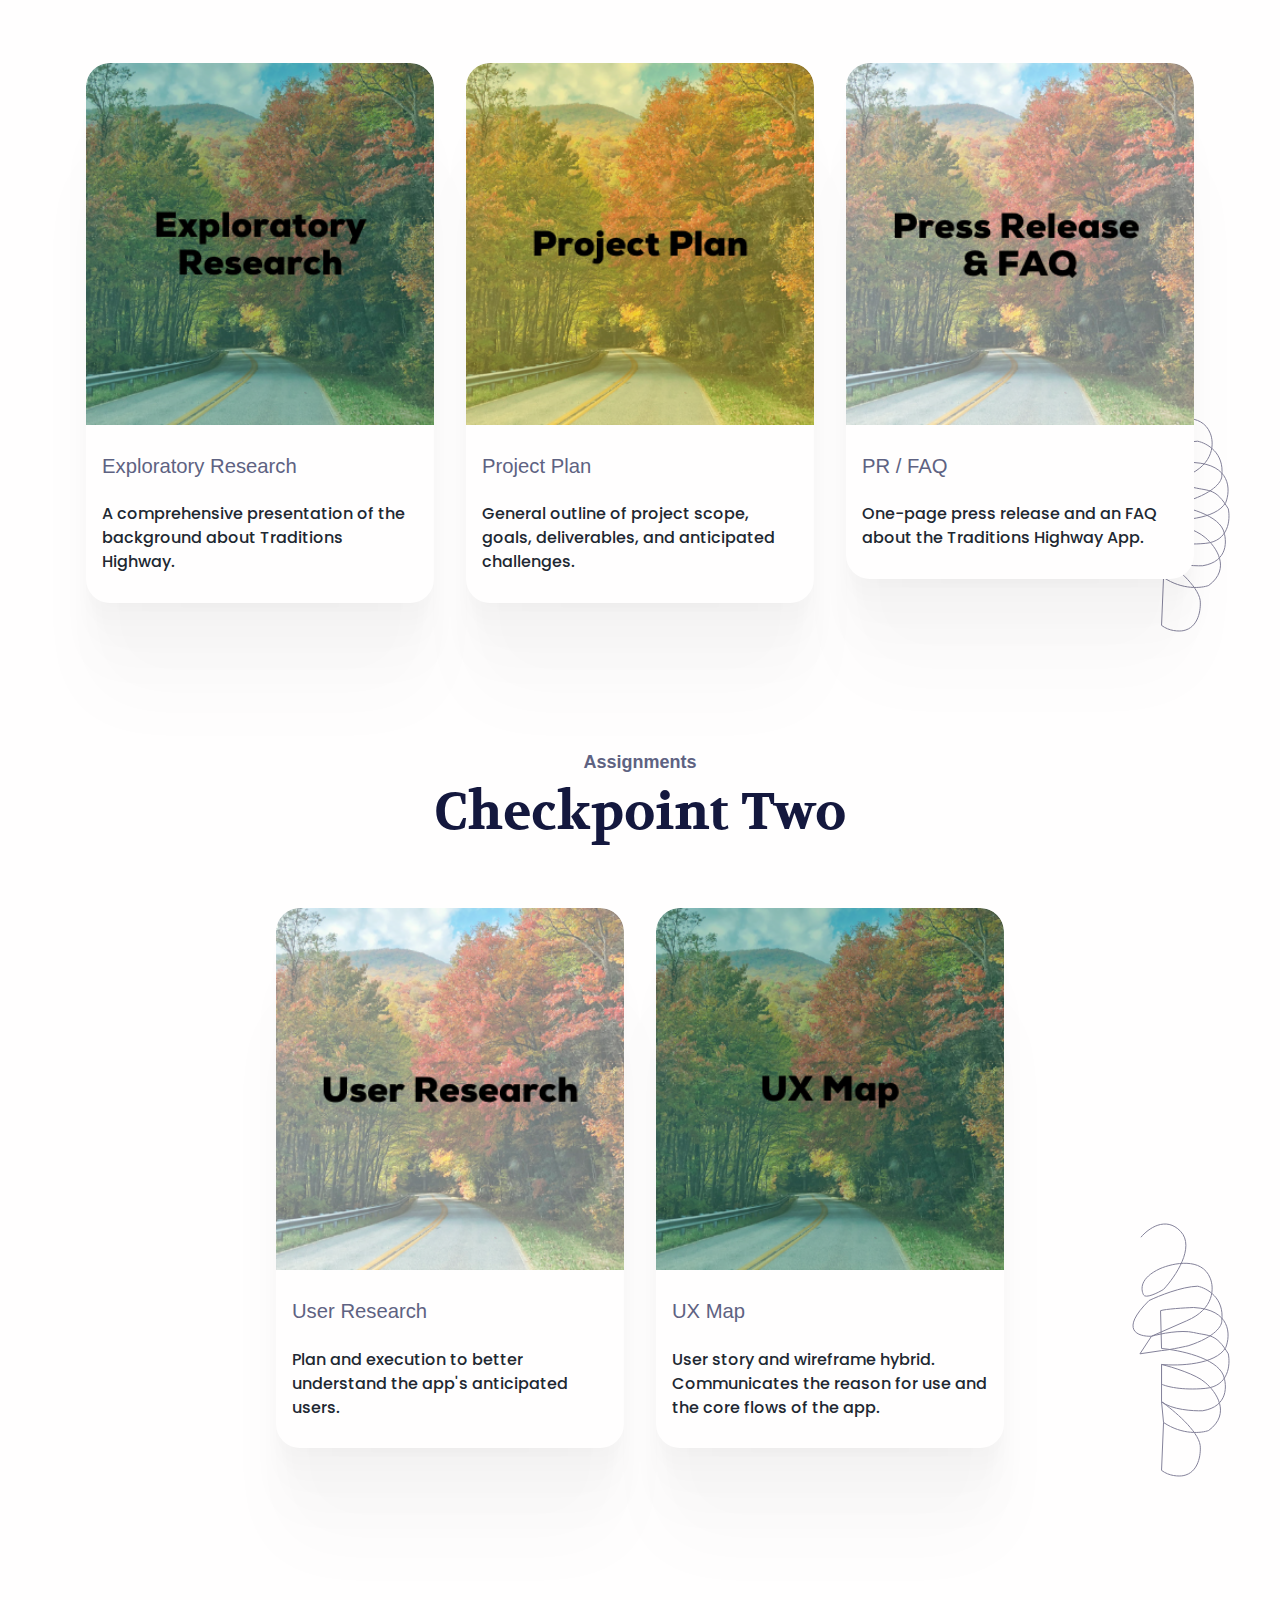
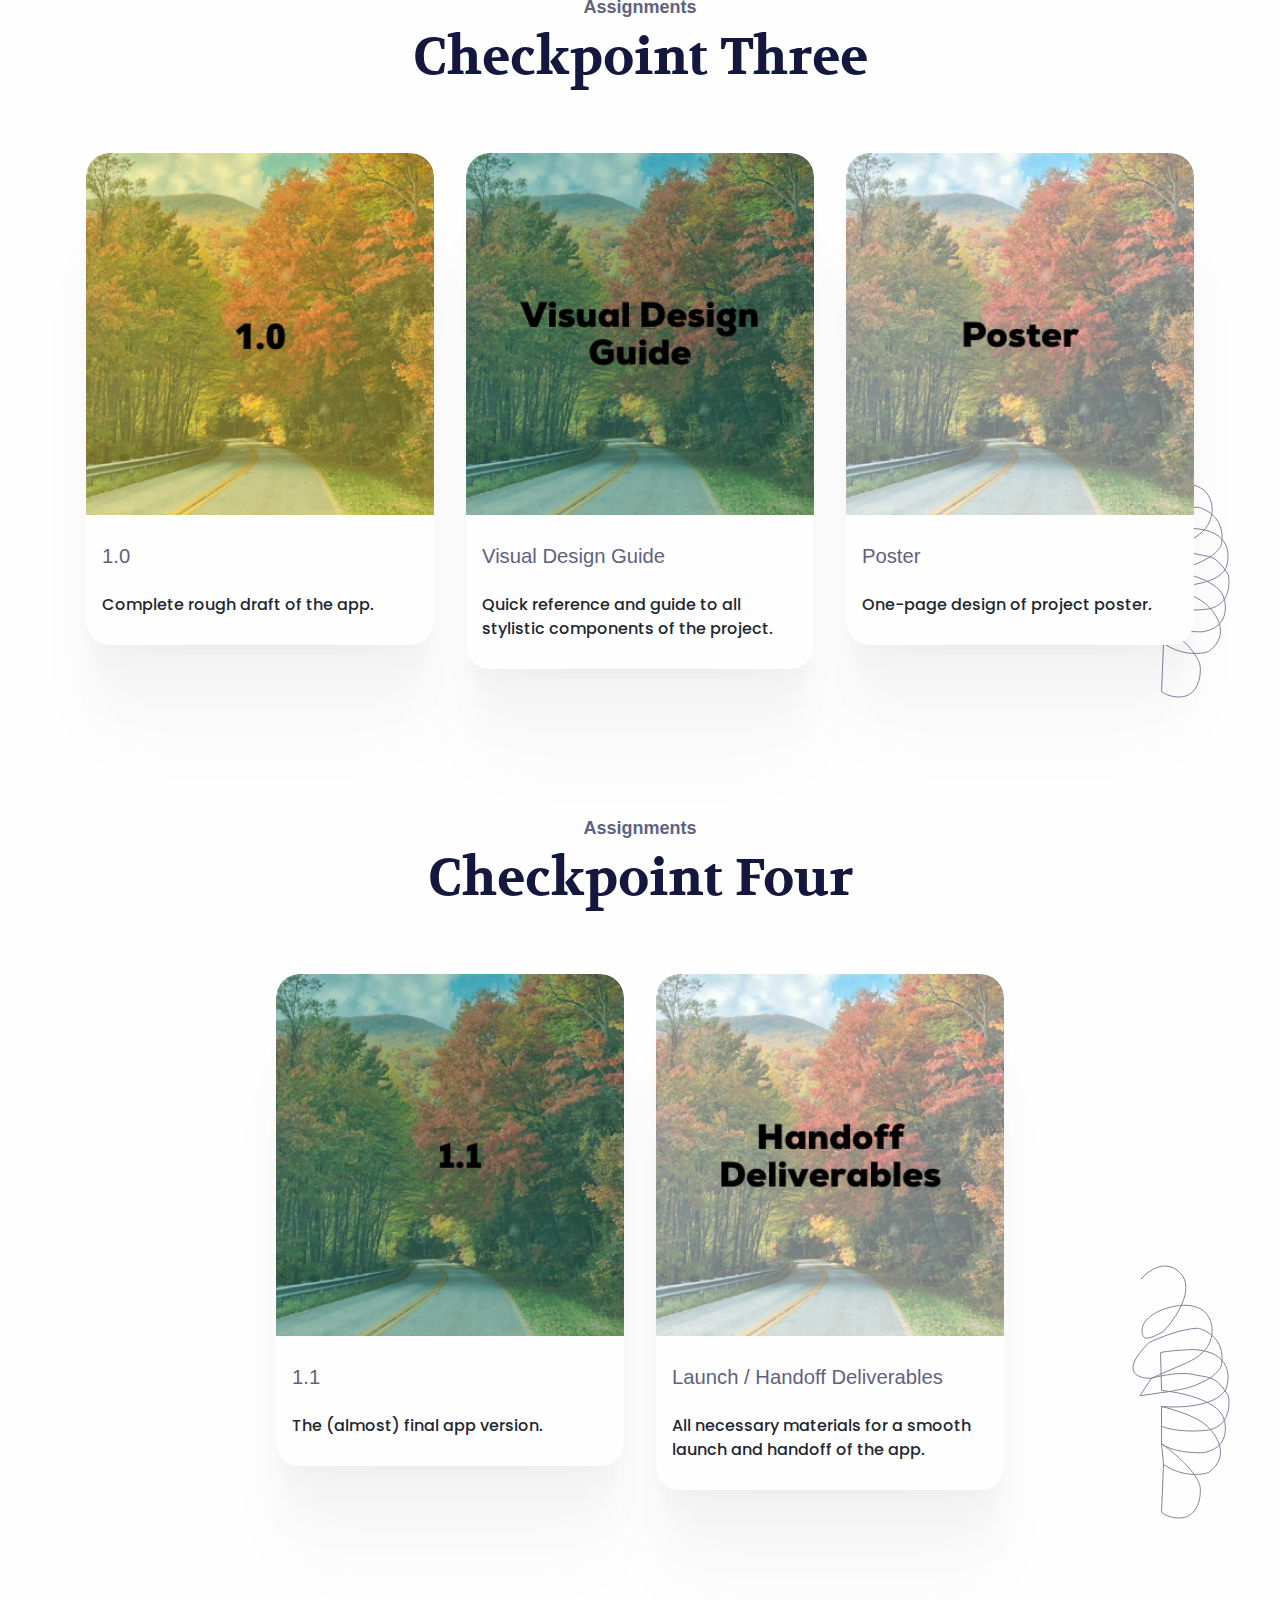
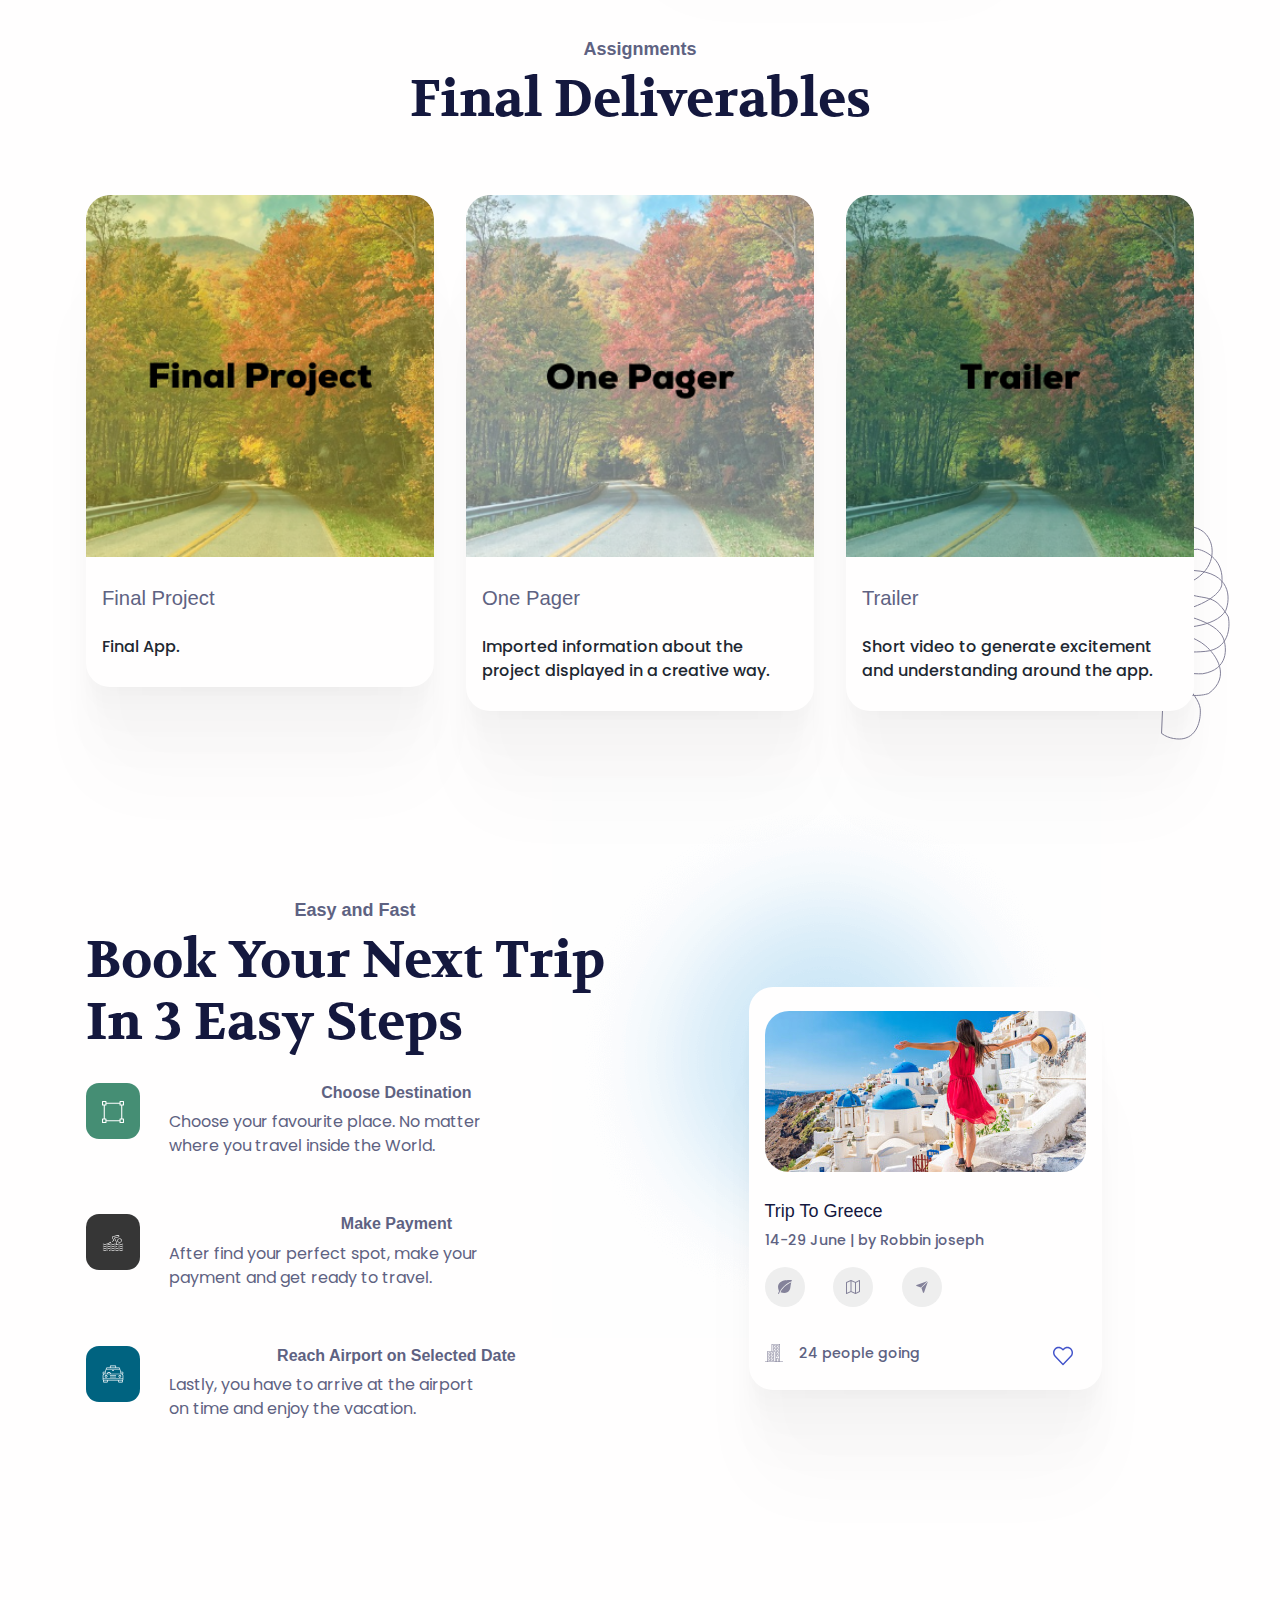
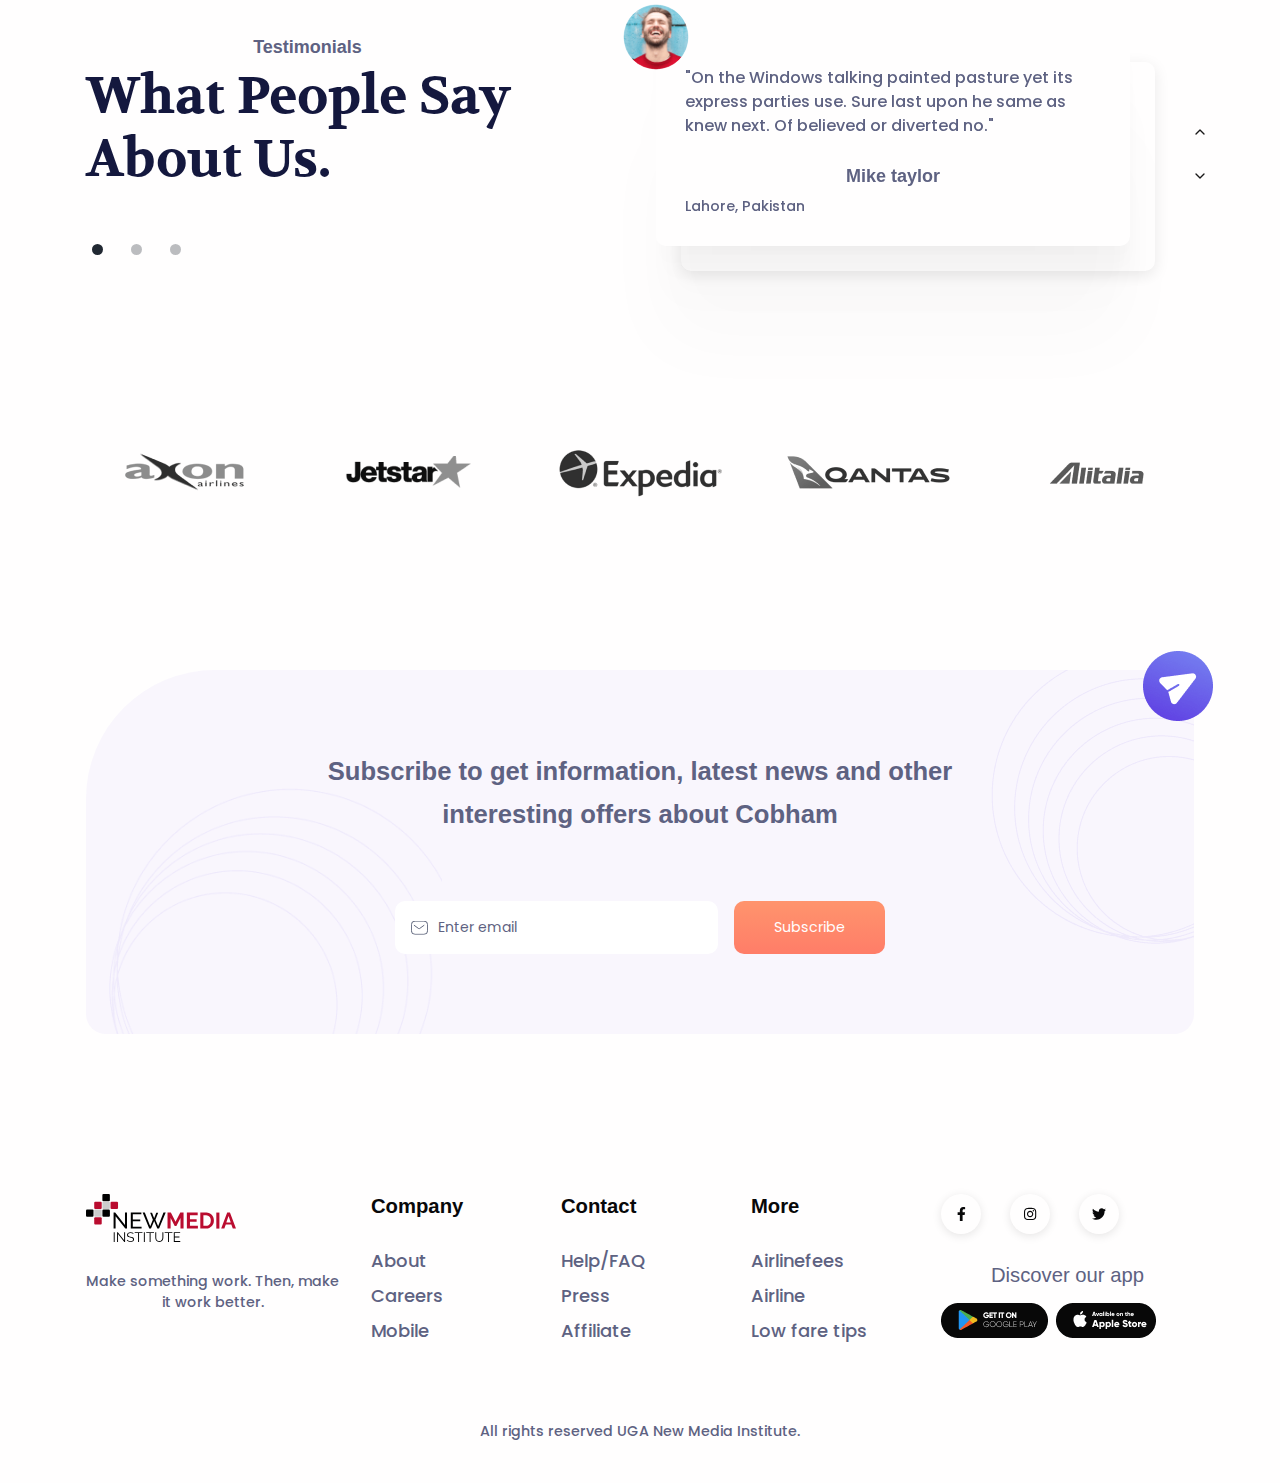
==== commit 67dc97ba: "Lots of changes" ====
--- a/template/index.html
+++ b/template/index.html
@@ -16,15 +16,15 @@
     <!-- ===============================================-->
     <!--    Favicons - Feel free to replace the NMI Logo with your own! This generator seems good: https://realfavicongenerator.net-->
     <!-- ===============================================-->
+  
+
     <link rel="apple-touch-icon" sizes="180x180" href="assets/img/favicons/apple-touch-icon.png">
-    <link rel="icon" type="image/png" sizes="32x32" href="assets/img/favicons/favicon-32x32.png">
-    <link rel="icon" type="image/png" sizes="16x16" href="assets/img/favicons/favicon-16x16.png">
-    <link rel="manifest" href="assets/img/favicons/site.webmanifest">
-    <link rel="mask-icon" href="assets/img/favicons/safari-pinned-tab.svg" color="#5bbad5">
-    <link rel="shortcut icon" href="assets/img/favicons/favicon.ico">
-    <meta name="msapplication-TileColor" content="#da532c">
-    <meta name="msapplication-config" content="assets/img/favicons/browserconfig.xml">
-    <meta name="theme-color" content="#ffffff">
+<link rel="icon" type="image/png" sizes="32x32" href="assets/img/favicons/favicon-32x32.png">
+<link rel="icon" type="image/png" sizes="16x16" href="assets/img/favicons/favicon-16x16.png">
+<link rel="manifest" href="assets/img/favicons/site.webmanifest">
+<link rel="mask-icon" href="assets/img/favicons/safari-pinned-tab.svg" color="#5bbad5">
+<meta name="msapplication-TileColor" content="#da532c">
+<meta name="theme-color" content="#ffffff">
 
 
     <!-- ===============================================-->
@@ -46,7 +46,7 @@
       <!-- ===============================================-->
       <!--    Navbar-->
       <nav class="navbar navbar-expand-lg navbar-light fixed-top py-5 d-block" data-navbar-on-scroll="data-navbar-on-scroll">
-        <div class="container"><a class="navbar-brand" href="index.html"><img src="assets/img/nmi/nmi-logo.svg" height="40" alt="logo" /></a>
+        <div class="container"><a class="navbar-brand" href="index.html"><img src="assets/img/nmi/nmi-logo1.png" height="120" alt="logo" /></a>
           <button class="navbar-toggler" type="button" data-bs-toggle="collapse" data-bs-target="#navbarSupportedContent" aria-controls="navbarSupportedContent" aria-expanded="false" aria-label="Toggle navigation"><span class="navbar-toggler-icon"> </span></button>
           <div class="collapse navbar-collapse border-top border-lg-0 mt-4 mt-lg-0" id="navbarSupportedContent">
             <ul class="navbar-nav ms-auto pt-2 pt-lg-0 font-base align-items-lg-center align-items-start">
@@ -84,7 +84,7 @@
             <div class="col-md-7 col-lg-6 text-md-start text-center py-6">
               <h4 class="fw-bold text-danger mb-3">Embrace the Detours</h4>
               <h1 class="hero-title">Traditions Highway</h1>
-              <p class="mb-4 fw-medium">Short description of the project. <br class="d-none d-xl-block" />A second line of text about the project. <br class="d-none d-xl-block" />A final line of text about the project.</p>
+              <p class="mb-4 fw-medium">An app that uses geolocation and <br class="d-none d-xl-block" /> notifications to introduce local points of interest <br class="d-none d-xl-block" />to drivers along Highway 15.</p>
 
               <!--You can probably just delete these buttons, but they're here if you want them.-->
               <div class="text-center text-md-start"> <a class="btn btn-primary btn-lg me-md-4 mb-3 mb-md-0 border-0 primary-btn-shadow" href="#!" role="button">Find out more</a>
@@ -110,10 +110,10 @@
       <section class="pt-5 pt-md-9" id="details">
 
         <div class="container">
-          <div class="position-absolute z-index--1 end-0 d-none d-lg-block"><img src="assets/img/category/shape.svg" style="max-width: 200px" alt="service" /></div>
+          <div class="position-absolute z-index--1 end-0 d-none d-lg-block"><img src="assets/img/category/shape.svg" style="max-width: 400px" alt="service" /></div>
           <div class="mb-7 text-center">
-            <h5 class="text-secondary">Subtle Heading</h5>
-            <h3 class="fs-xl-10 fs-lg-8 fs-7 fw-bold font-cursive text-capitalize">Project Details</h3>
+            <h5 class="text-secondary">Why does this matter?</h5>
+            <h3 class="fs-xl-10 fs-lg-8 fs-7 fw-bold font-cursive text-capitalize">App Features</h3>
           </div>
           <div class="row">
             <div class="col-lg-3 col-sm-6 mb-6">
@@ -127,25 +127,19 @@
             <div class="col-lg-3 col-sm-6 mb-6">
               <div class="card service-card shadow-hover rounded-3 text-center align-items-center">
                 <div class="card-body p-xxl-5 p-4"> <img src="assets/img/category/icon2.png" width="75" alt="Service" />
-                  <h4 class="mb-3">Best Flights</h4>
-                  <p class="mb-0 fw-medium">Engrossed listening. Park gate sell they west hard for the.</p>
+                  <h4 class="mb-3">Category Based</h4>
+                  <p class="mb-0 fw-medium">Categories make it easy to find exactly what you're looking for during your travels.</p>
                 </div>
               </div>
             </div>
             <div class="col-lg-3 col-sm-6 mb-6">
               <div class="card service-card shadow-hover rounded-3 text-center align-items-center">
                 <div class="card-body p-xxl-5 p-4"> <img src="assets/img/category/icon3.png" width="75" alt="Service" />
-                  <h4 class="mb-3">Local Events</h4>
-                  <p class="mb-0 fw-medium">Barton vanity itself do in it. Preferd to men it engrossed listening.</p>
-                </div>
-              </div>
-            </div>
-            <div class="col-lg-3 col-sm-6 mb-6">
-              <div class="card service-card shadow-hover rounded-3 text-center align-items-center">
-                <div class="card-body p-xxl-5 p-4"> <img src="assets/img/category/icon4.png" width="75" alt="Service" />
-                  <h4 class="mb-3">Customization</h4>
-                  <p class="mb-0 fw-medium">We deliver outsourced aviation services for military customers</p>
-                </div>
+                  <h4 class="mb-3">Community Approved</h4>
+                  <p class="mb-0 fw-medium">The points of interest are relevant and important to the communities histories and the people that live there.</p>
+                </div>
+              </div>
+            </div>
               </div>
             </div>
           </div>
@@ -172,7 +166,7 @@
                   <div class="d-flex flex-column flex-lg-row justify-content-between mb-3">
                     <h4 class="text-secondary fw-bold">Alise Crittendon</h4>
                   </div>
-                  <div class="d-flex align-items-center"><span class="fs-0 fw-medium">Team member role and short bio.</span></div>
+                  <div class="d-flex align-items-center"><span class="fs-0 fw-medium">Copywriter & Co-Project Manager. Has experience with writing, design, digital media, and strong organizational skills.</span></div>
                 </div>
               </div>
             </div>
@@ -182,7 +176,7 @@
                   <div class="d-flex flex-column flex-lg-row justify-content-between mb-3">
                     <h4 class="text-secondary fw-bold">Jessie Hoang</h4>
                   </div>
-                  <div class="d-flex align-items-center"><span class="fs-0 fw-medium">Team member role and short bio.</span></div>
+                  <div class="d-flex align-items-center"><span class="fs-0 fw-medium">Co-Project Manager & Client Contact Lead. Has experience with social media management, and project management. Strong digital marketing and graphic design skills.</span></div>
                 </div>
               </div>
             </div>
@@ -192,7 +186,7 @@
                   <div class="d-flex flex-column flex-lg-row justify-content-between mb-3">
                     <h4 class="text-secondary fw-bold">Brandon Banke</h4>
                   </div>
-                  <div class="d-flex align-items-center"><span class="fs-0 fw-medium">Team member role and short bio.</span></div>
+                  <div class="d-flex align-items-center"><span class="fs-0 fw-medium">Development Lead. Experience with over 10 different programming languages. Strong understannding of networking concepts and database management.</span></div>
                 </div>
               </div>
             </div>
@@ -204,7 +198,7 @@
                   <div class="d-flex flex-column flex-lg-row justify-content-between mb-3">
                     <h4 class="text-secondary fw-bold">Sydney Laughlin</h4>
                   </div>
-                  <div class="d-flex align-items-center"><span class="fs-0 fw-medium">Team member role and short bio.</span></div>
+                  <div class="d-flex align-items-center"><span class="fs-0 fw-medium"> Marketing Coordinator & Content Creator. Experience with Adobe Creative Cloud and social media management. Strong graphic design and digital marketing skills.</span></div>
                 </div>
               </div>
             </div>
@@ -214,7 +208,7 @@
                   <div class="d-flex flex-column flex-lg-row justify-content-between mb-3">
                     <h4 class="text-secondary fw-bold">Hallie Turner</h4>
                   </div>
-                  <div class="d-flex align-items-center"><span class="fs-0 fw-medium">Team member role and short bio.</span></div>
+                  <div class="d-flex align-items-center"><span class="fs-0 fw-medium">Art Director & Content Creator. Has experience with UX/UI design and Adobe Creative Cloud. Strong video, photo, and graphic design skills.</span></div>
                 </div>
               </div>
             </div>
@@ -247,7 +241,7 @@
                   <div class="d-flex flex-column flex-lg-row justify-content-between mb-3">
                     <h4 class="text-secondary fw-medium">Exploratory Research</h4>
                   </div>
-                  <span class="fs-0 fw-medium">Optional quick summary of exploratory research.</span>
+                  <span class="fs-0 fw-medium">A comprehensive presentation of the background about Traditions Highway.</span>
                 </div>
               </div>
             </a>
@@ -259,7 +253,7 @@
                   <div class="d-flex flex-column flex-lg-row justify-content-between mb-3">
                     <h4 class="text-secondary fw-medium">Project Plan</h4>
                   </div>
-                  <span class="fs-0 fw-medium">Optional quick summary of project plan.</span>
+                  <span class="fs-0 fw-medium">General outline of project scope, goals, deliverables, and anticipated challenges.</span>
                 </div>
               </div>
             </a>
@@ -271,7 +265,7 @@
                   <div class="d-flex flex-column flex-lg-row justify-content-between mb-3">
                     <h4 class="text-secondary fw-medium">PR / FAQ</h4>
                   </div>
-                  <span class="fs-0 fw-medium">Optional quick summary of PR / FAQ.</span>
+                  <span class="fs-0 fw-medium">One-page press release and an FAQ about the Traditions Highway App.</span>
                 </div>
               </div>
             </a>
@@ -301,7 +295,7 @@
                   <div class="d-flex flex-column flex-lg-row justify-content-between mb-3">
                     <h4 class="text-secondary fw-medium">User Research</h4>
                   </div>
-                  <span class="fs-0 fw-medium">Optional quick summary of user research.</span>
+                  <span class="fs-0 fw-medium">Plan and execution to better understand the app's anticipated users.</span>
                 </div>
               </div>
             </a>
@@ -313,7 +307,7 @@
                   <div class="d-flex flex-column flex-lg-row justify-content-between mb-3">
                     <h4 class="text-secondary fw-medium">UX Map</h4>
                   </div>
-                  <span class="fs-0 fw-medium">Optional quick summary of UX map.</span>
+                  <span class="fs-0 fw-medium">User story and wireframe hybrid. Communicates the reason for use and the core flows of the app.</span>
                 </div>
               </div>
             </a>
@@ -343,7 +337,7 @@
                   <div class="d-flex flex-column flex-lg-row justify-content-between mb-3">
                     <h4 class="text-secondary fw-medium">1.0</h4>
                   </div>
-                  <span class="fs-0 fw-medium">Optional quick summary of 1.0.</span>
+                  <span class="fs-0 fw-medium">Complete rough draft of the app.</span>
                 </div>
               </div>
             </a>
@@ -355,7 +349,7 @@
                   <div class="d-flex flex-column flex-lg-row justify-content-between mb-3">
                     <h4 class="text-secondary fw-medium">Visual Design Guide</h4>
                   </div>
-                  <span class="fs-0 fw-medium">Optional quick summary of visual design guide.</span>
+                  <span class="fs-0 fw-medium">Quick reference and guide to all stylistic components of the project.</span>
                 </div>
               </div>
             </a>
@@ -367,7 +361,7 @@
                   <div class="d-flex flex-column flex-lg-row justify-content-between mb-3">
                     <h4 class="text-secondary fw-medium">Poster</h4>
                   </div>
-                  <span class="fs-0 fw-medium">Optional quick summary of poster.</span>
+                  <span class="fs-0 fw-medium">One-page design of project poster.</span>
                 </div>
               </div>
             </a>
@@ -397,7 +391,7 @@
                   <div class="d-flex flex-column flex-lg-row justify-content-between mb-3">
                     <h4 class="text-secondary fw-medium">1.1</h4>
                   </div>
-                  <span class="fs-0 fw-medium">Optional quick summary of 1.1.</span>
+                  <span class="fs-0 fw-medium">The (almost) final app version.</span>
                 </div>
               </div>
             </a>
@@ -409,7 +403,7 @@
                   <div class="d-flex flex-column flex-lg-row justify-content-between mb-3">
                     <h4 class="text-secondary fw-medium">Launch / Handoff Deliverables</h4>
                   </div>
-                  <span class="fs-0 fw-medium">Optional quick summary of launch / handoff deliverables.</span>
+                  <span class="fs-0 fw-medium">All necessary materials for a smooth launch and handoff of the app.</span>
                 </div>
               </div>
             </a>
@@ -439,7 +433,7 @@
                   <div class="d-flex flex-column flex-lg-row justify-content-between mb-3">
                     <h4 class="text-secondary fw-medium">Final Project</h4>
                   </div>
-                  <span class="fs-0 fw-medium">Optional quick summary of final project.</span>
+                  <span class="fs-0 fw-medium">Final App.</span>
                 </div>
               </div>
             </a>
@@ -451,7 +445,7 @@
                   <div class="d-flex flex-column flex-lg-row justify-content-between mb-3">
                     <h4 class="text-secondary fw-medium">One Pager</h4>
                   </div>
-                  <span class="fs-0 fw-medium">Optional quick summary of one pager.</span>
+                  <span class="fs-0 fw-medium">Imported information about the project displayed in a creative way.</span>
                 </div>
               </div>
             </a>
@@ -463,7 +457,7 @@
                   <div class="d-flex flex-column flex-lg-row justify-content-between mb-3">
                     <h4 class="text-secondary fw-medium">Trailer</h4>
                   </div>
-                  <span class="fs-0 fw-medium">Optional quick summary of trailer.</span>
+                  <span class="fs-0 fw-medium">Short video to generate excitement and understanding around the app.</span>
                 </div>
               </div>
             </a>
@@ -483,7 +477,7 @@
       <!-- Final Deliverables end ============================-->
       <!-- ============================================-->
 
-      <!-- Additional sections below in the Extra Sections div for you to use as you'd like, or delete if unnecessary. To add a link to a section in the navbar, just link to the id of the corresponding section (for example, the first section below would be href="#booking" in the navbar li to correspond with <section id="booking"> below)-->
+     <!-- Additional sections below in the Extra Sections div for you to use as you'd like, or delete if unnecessary. To add a link to a section in the navbar, just link to the id of the corresponding section (for example, the first section below would be href="#booking" in the navbar li to correspond with <section id="booking"> below)-->
       
     <div id="extra-sections">
 
@@ -772,6 +766,7 @@
     <script src="assets/js/theme.js"></script>
 
     <link href="https://fonts.googleapis.com/css2?family=Poppins:wght@400;500;600;700&amp;family=Volkhov:wght@700&amp;display=swap" rel="stylesheet">
+
   </body>
 
 </html>--- a/template/assets/css/theme.css
+++ b/template/assets/css/theme.css
@@ -18687,7 +18687,7 @@
 |   Font family
 -----------------------------------------------*/
 .font-sans-serif {
-  font-family: "Poppins", "Rubik", "Open Sans", -apple-system, BlinkMacSystemFont, "Segoe UI", "Helvetica Neue", Arial, sans-serif, "Apple Color Emoji", "Segoe UI Emoji", "Segoe UI Symbol";
+  font-family: "Nexa", "Rubik", "Open Sans", -apple-system, BlinkMacSystemFont, "Segoe UI", "Helvetica Neue", Arial, sans-serif, "Apple Color Emoji", "Segoe UI Emoji", "Segoe UI Symbol";
 }
 
 .font-base {
--- a/template/assets/css/custom.css
+++ b/template/assets/css/custom.css
@@ -1 +1,13 @@
-/* Add your custom styles here */+/* Add your custom styles here */
+.text-secondary {
+    text-align: center;
+} 
+h1, .h1, h2, .h2, h3, .h3, h4, .h4, h5, .h5, h6, .h6 {
+    margin-top: 0;
+    margin-bottom: 0.5rem;
+    font-family: "Nexa", "Rubik", "Open Sans", -apple-system, BlinkMacSystemFont, "Segoe UI", "Helvetica Neue", Arial, sans-serif, "Apple Color Emoji", "Segoe UI Emoji", "Segoe UI Symbol";
+    font-weight: 600;
+    line-height: 1.2;
+    color: #14183E;
+  }
+  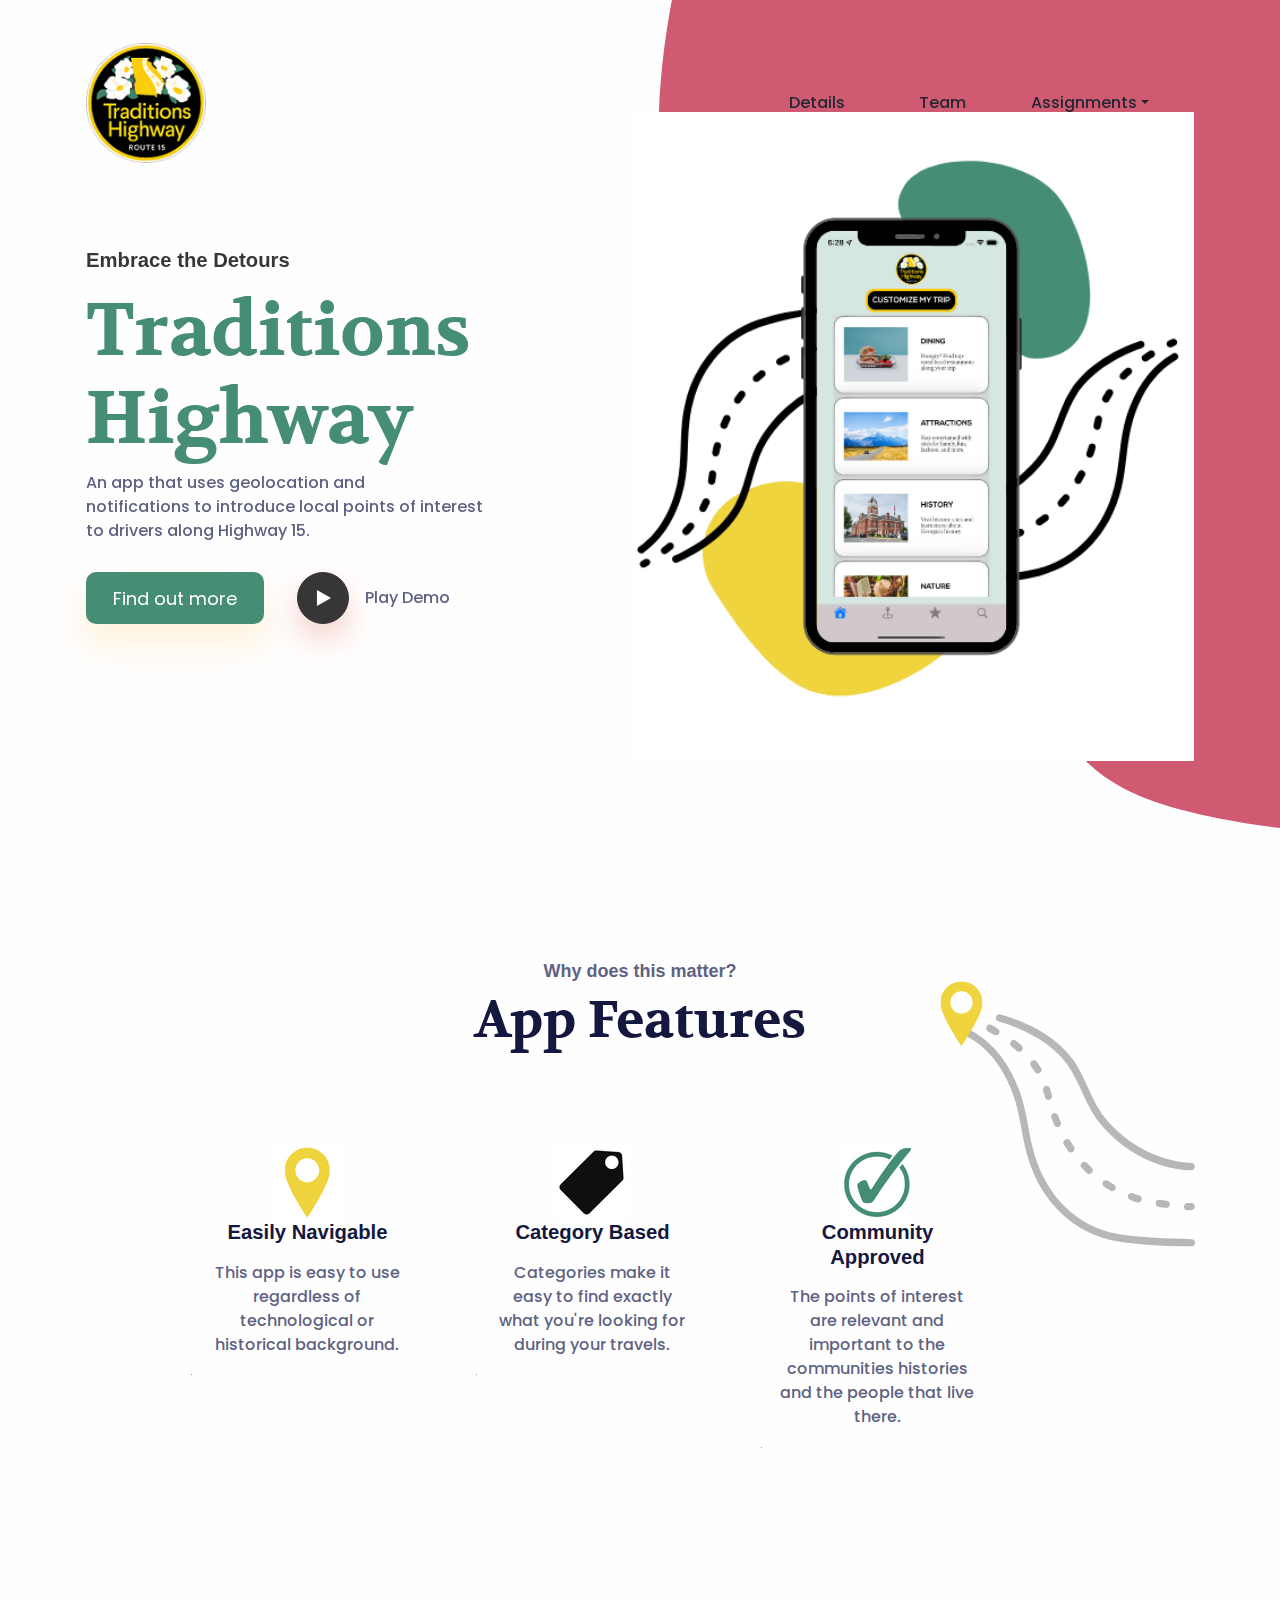
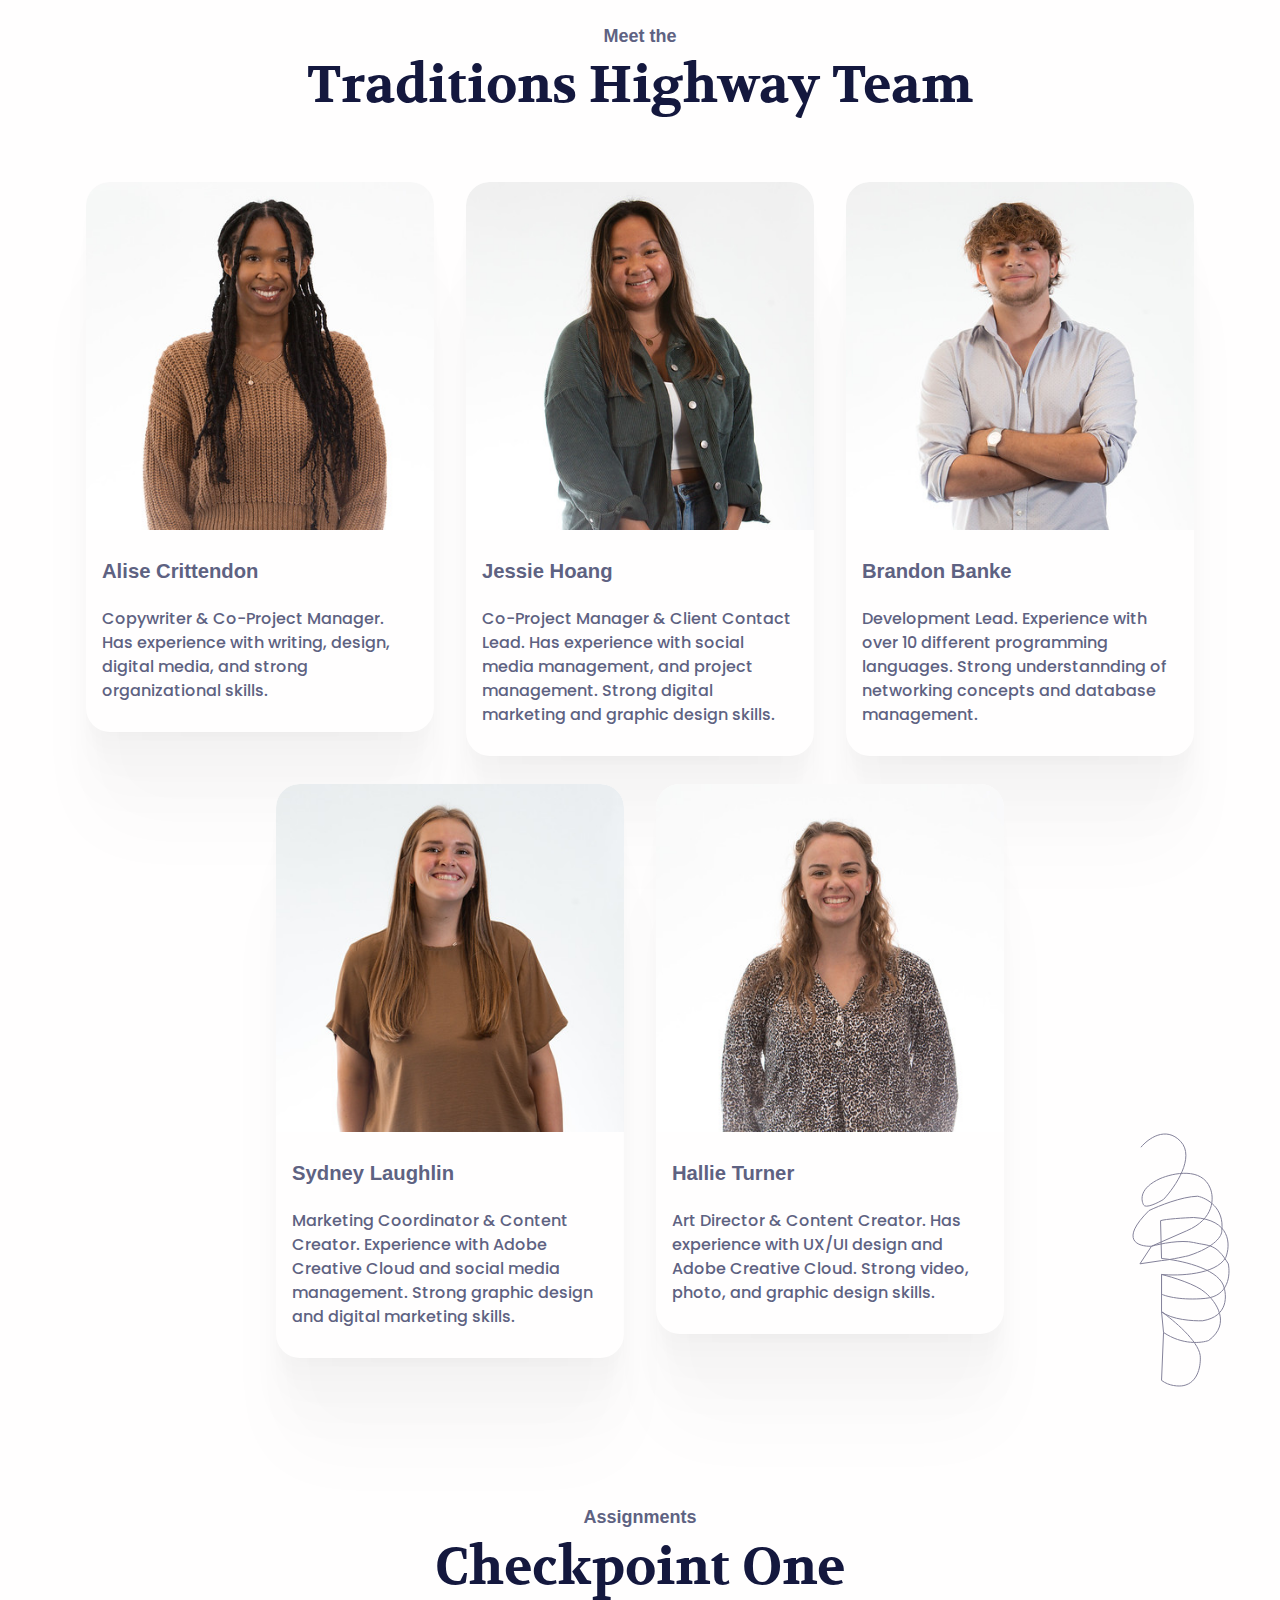
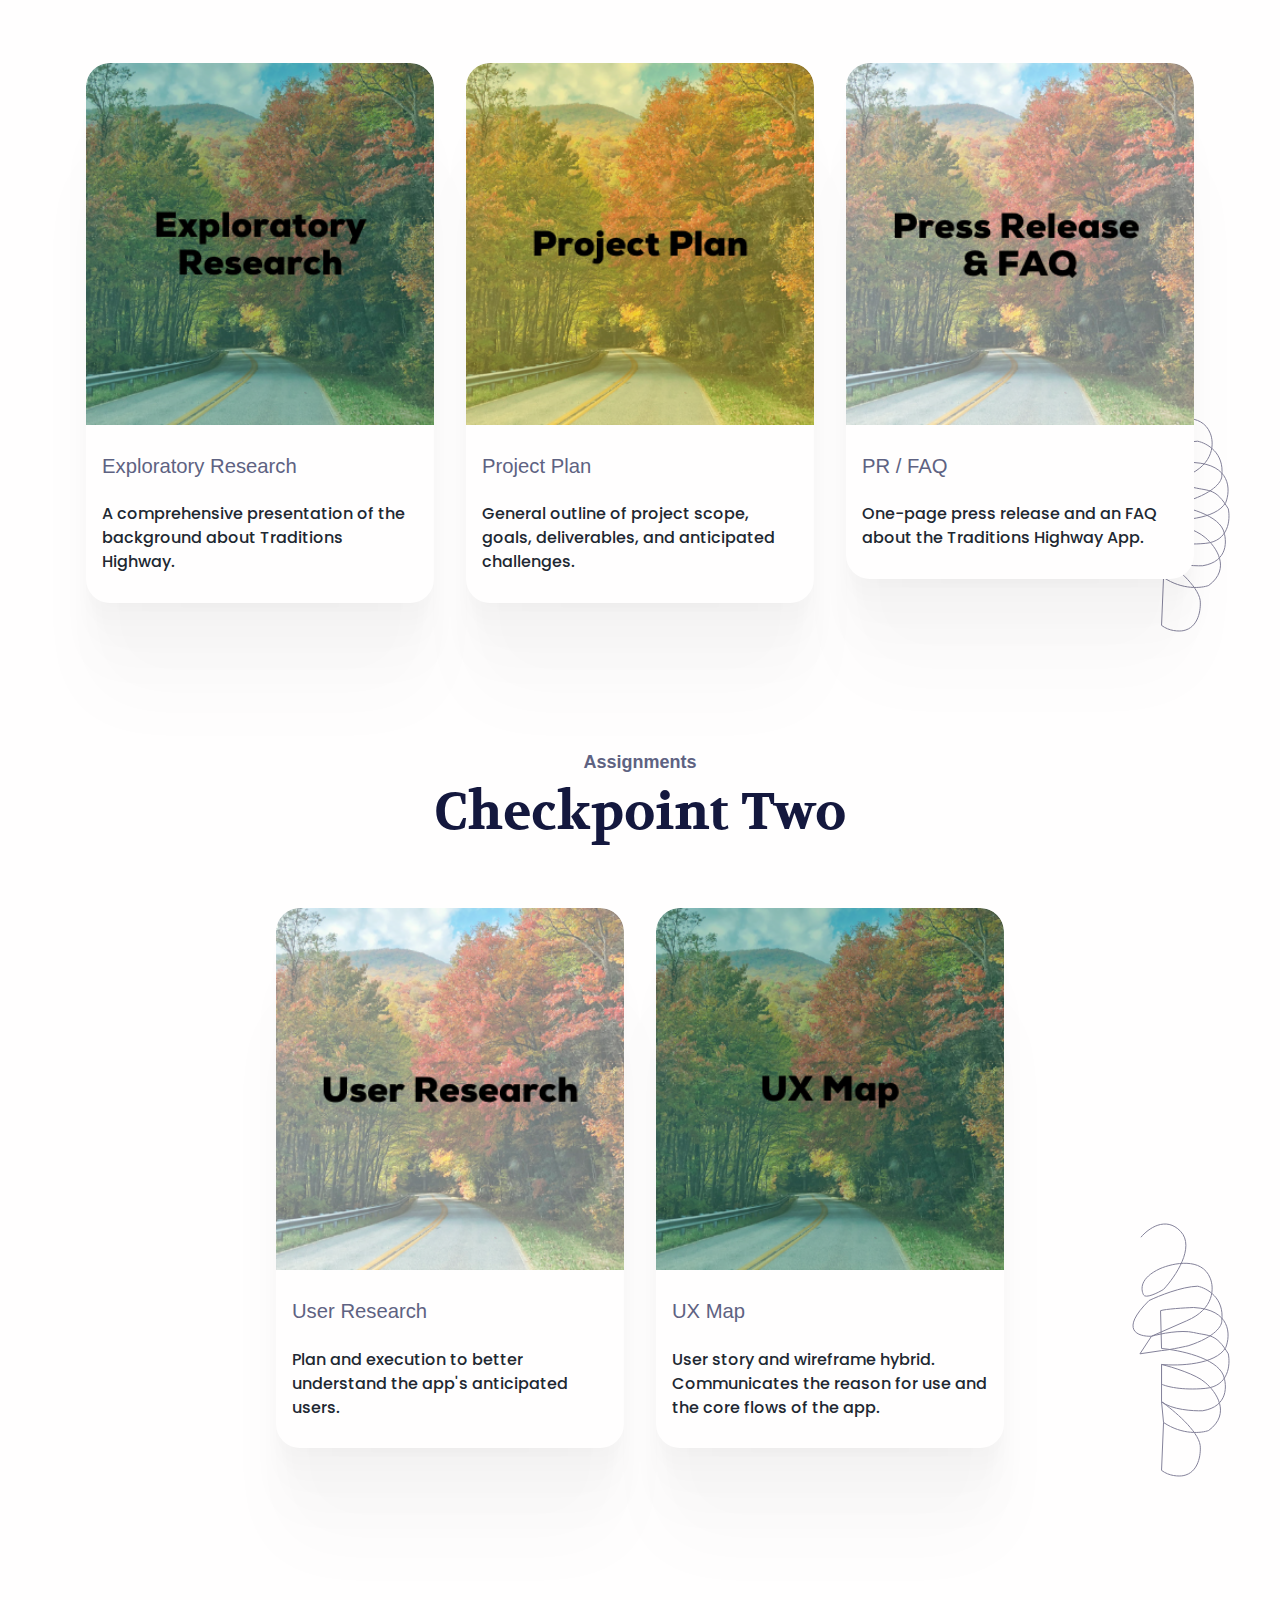
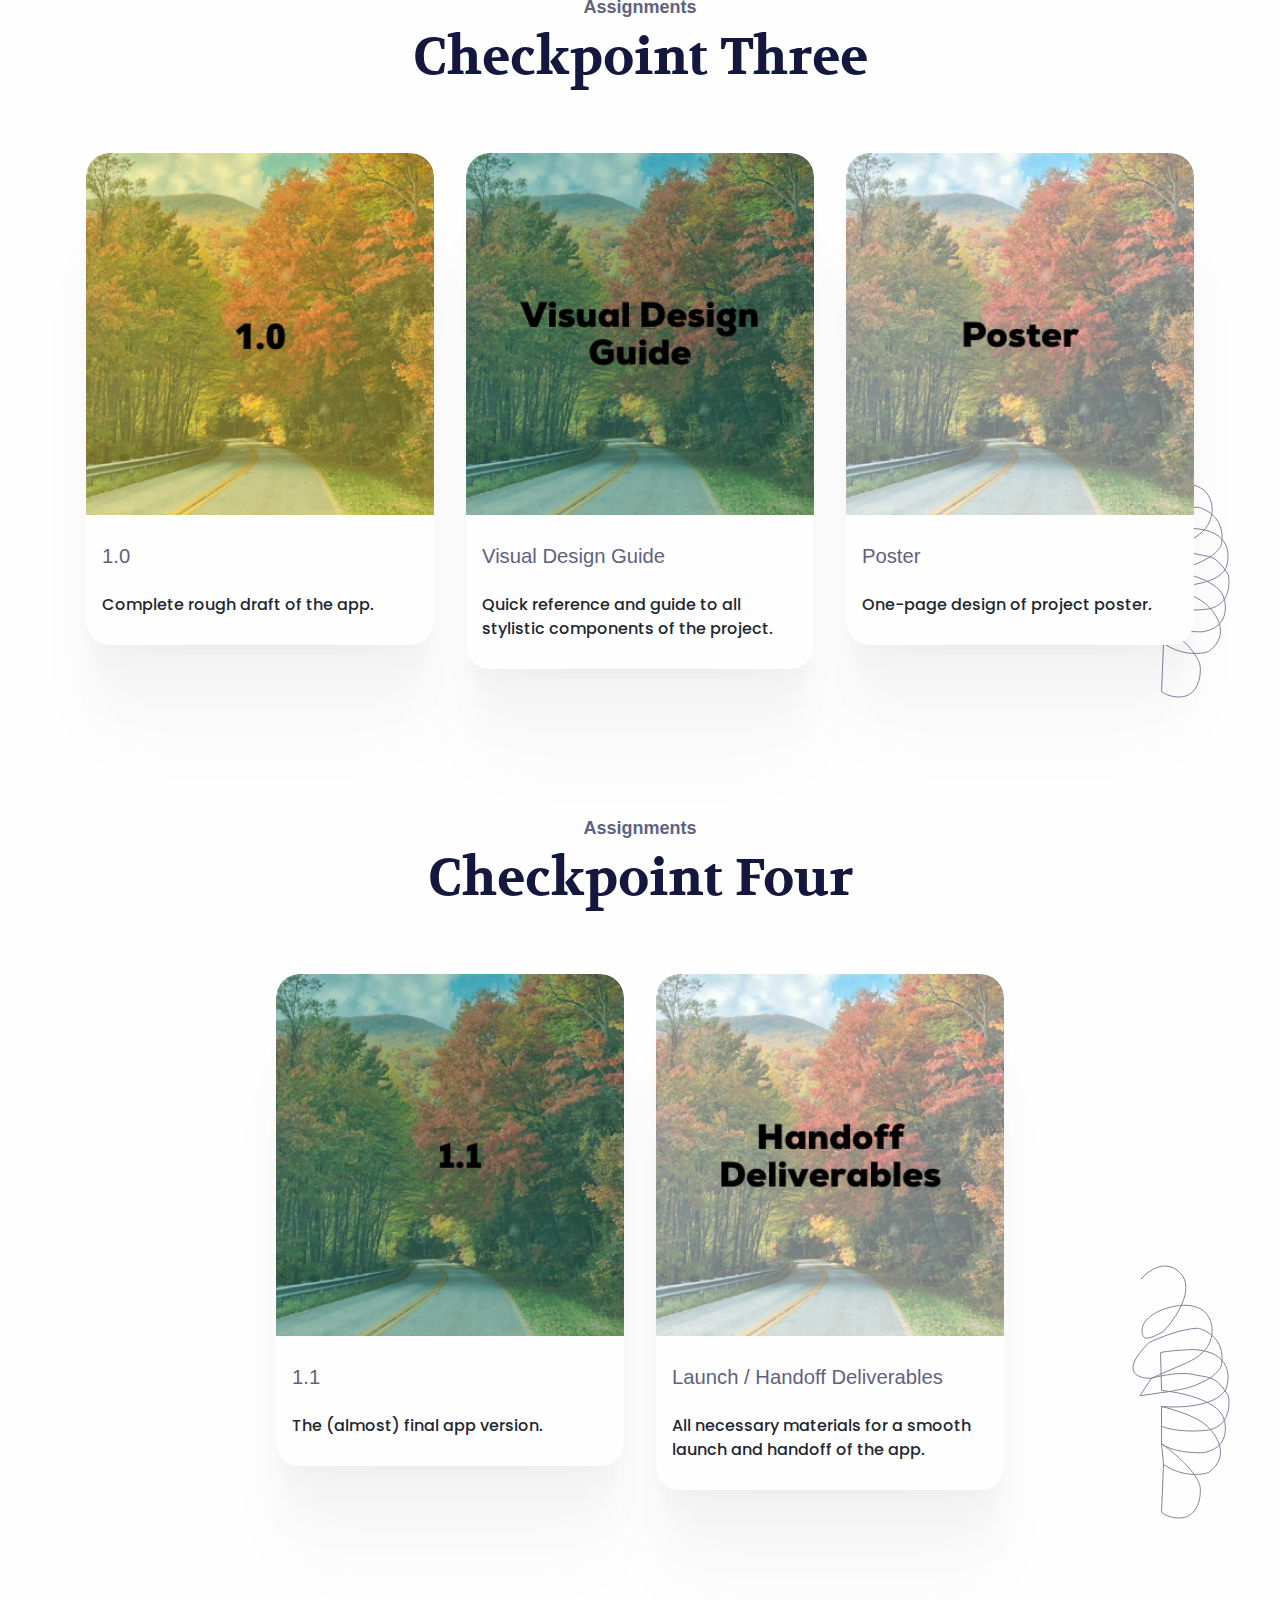
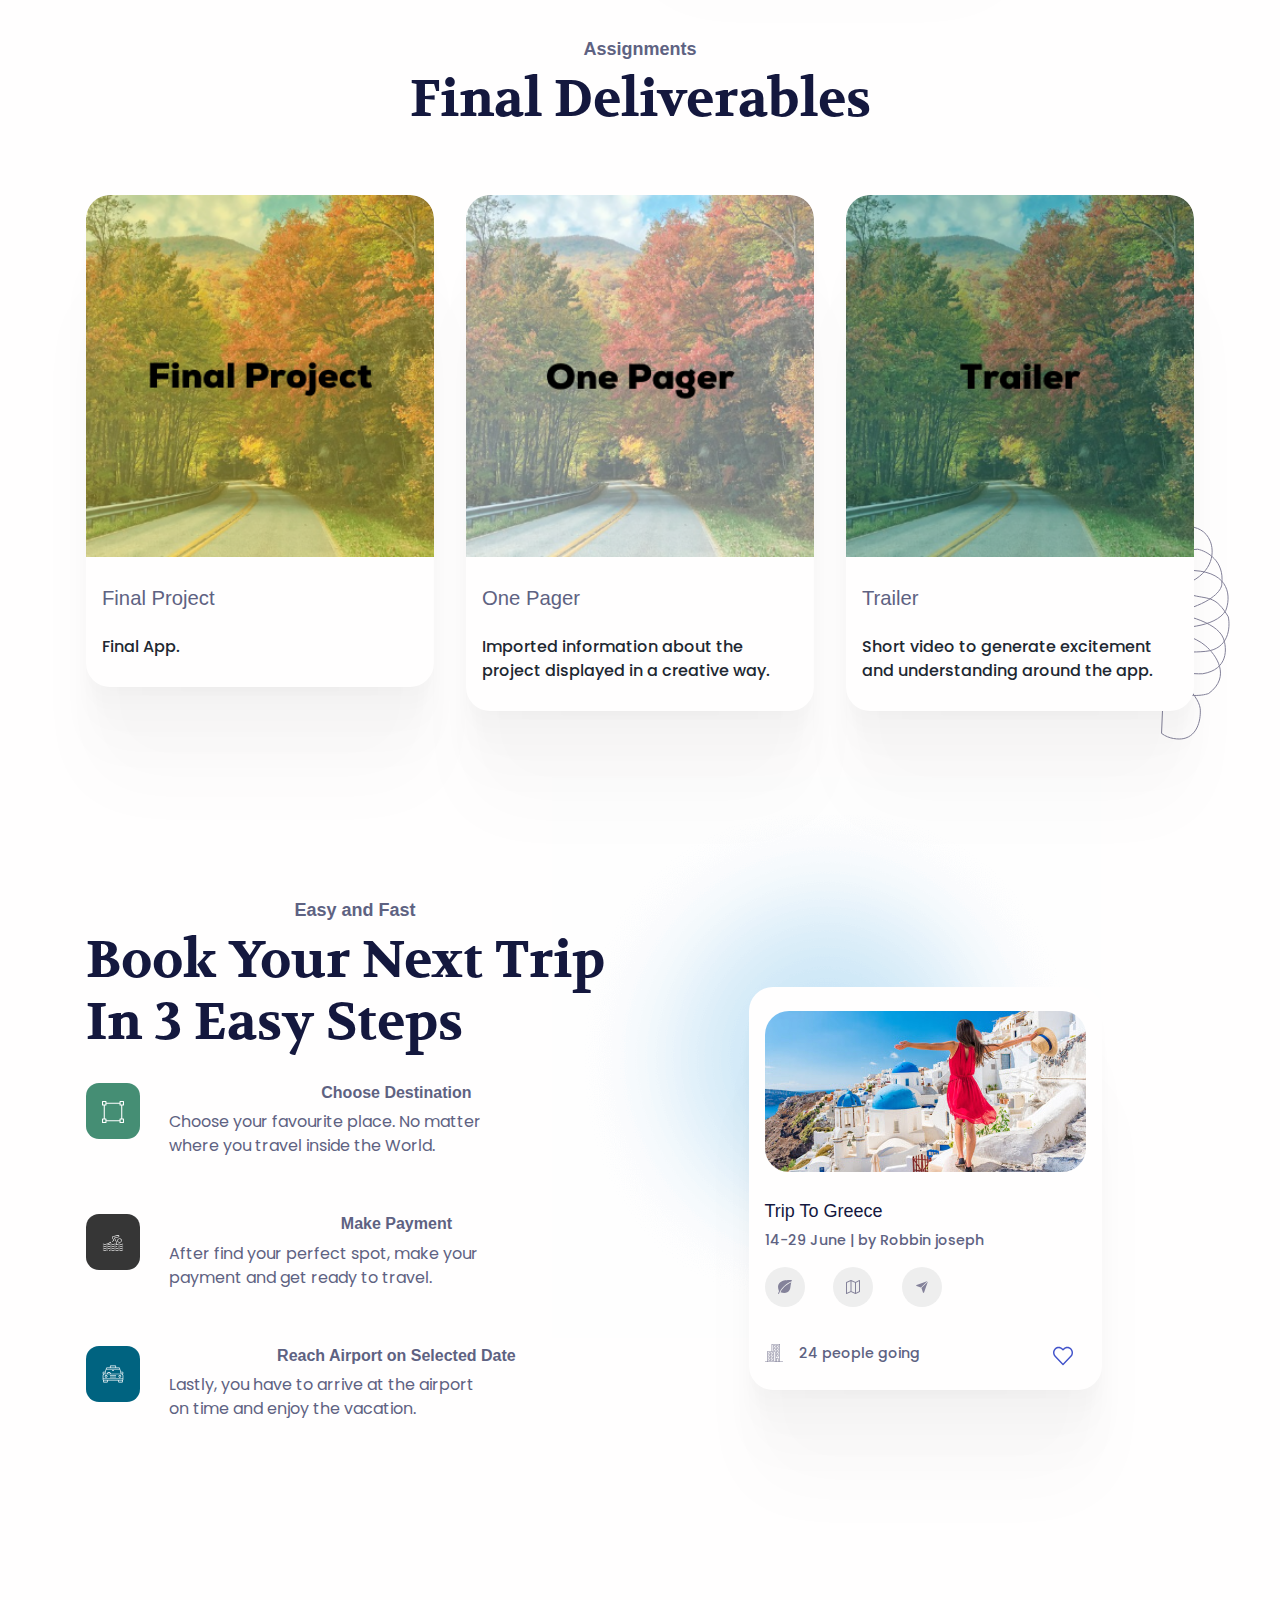
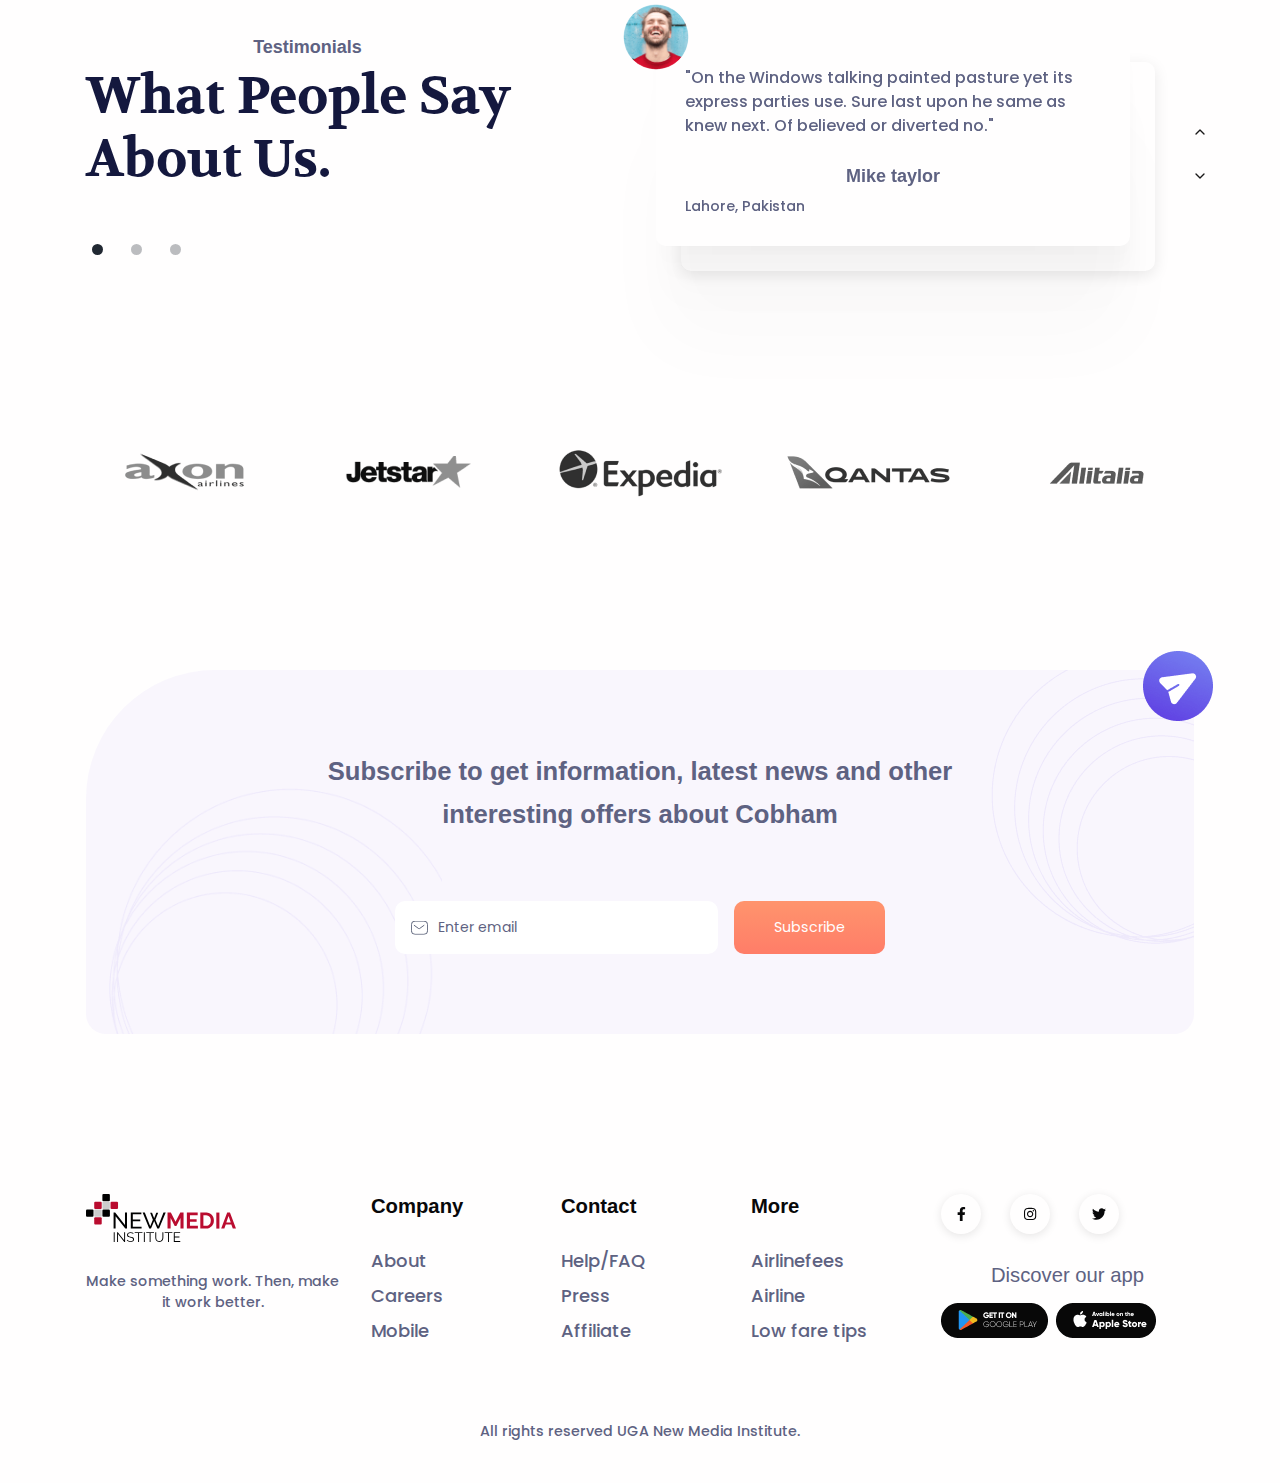
==== commit fa56af94: "Almost final changes" ====
--- a/template/index.html
+++ b/template/index.html
@@ -87,14 +87,14 @@
               <p class="mb-4 fw-medium">An app that uses geolocation and <br class="d-none d-xl-block" /> notifications to introduce local points of interest <br class="d-none d-xl-block" />to drivers along Highway 15.</p>
 
               <!--You can probably just delete these buttons, but they're here if you want them.-->
-              <div class="text-center text-md-start"> <a class="btn btn-primary btn-lg me-md-4 mb-3 mb-md-0 border-0 primary-btn-shadow" href="#!" role="button">Find out more</a>
+              <div class="text-center text-md-start"> <a class="btn btn-primary btn-lg me-md-4 mb-3 mb-md-0 border-0 primary-btn-shadow" href="https://traditionshighway15.com/" role="button">Find out more</a>
                 <div class="w-100 d-block d-md-none"></div><a href="#!" role="button" data-bs-toggle="modal" data-bs-target="#popupVideo"><span class="btn btn-danger round-btn-lg rounded-circle me-3 danger-btn-shadow"> <img src="assets/img/hero/play.svg" width="15" alt="Play icon"/></span></a><span class="fw-medium">Play Demo</span>
                 <div class="modal fade" id="popupVideo" tabindex="-1" aria-labelledby="popupVideo" aria-hidden="true">
                   <div class="modal-dialog modal-dialog-centered modal-lg">
                     <div class="modal-content">
                       <!--The YouTube link here sets the video that plays in the pop-up modal triggered by "Play Demo".-->
-                      <iframe class="rounded" style="width:100%;max-height:500px;" height="500px" src="https://www.youtube.com/embed/_lhdhL4UDIo" title="YouTube video player" allow="accelerometer; autoplay; clipboard-write; encrypted-media; gyroscope; picture-in-picture" allowfullscreen="allowfullscreen"></iframe>
-                    </div>
+                      <iframe class="rounded" style="width:100%;max-height:500px;" height="500px" src="https://www.youtube.com/embed/OX5FO8GY2X4" title="YouTube video player" allow="accelerometer; autoplay; clipboard-write; encrypted-media; gyroscope; picture-in-picture" allowfullscreen="allowfullscreen"></iframe>
+                    </div> 
                   </div>
                 </div>
               </div>
@@ -116,7 +116,7 @@
             <h3 class="fs-xl-10 fs-lg-8 fs-7 fw-bold font-cursive text-capitalize">App Features</h3>
           </div>
           <div class="row">
-            <div class="col-lg-3 col-sm-6 mb-6">
+            <div class="col-lg-3 offset-sm-1 col-sm-6 mb-6">
               <div class="card service-card shadow-hover rounded-3 text-center align-items-center">
                 <div class="card-body p-xxl-5 p-4"> <img src="assets/img/category/icon1.png" width="75" alt="Service" />
                   <h4 class="mb-3">Easily Navigable</h4>
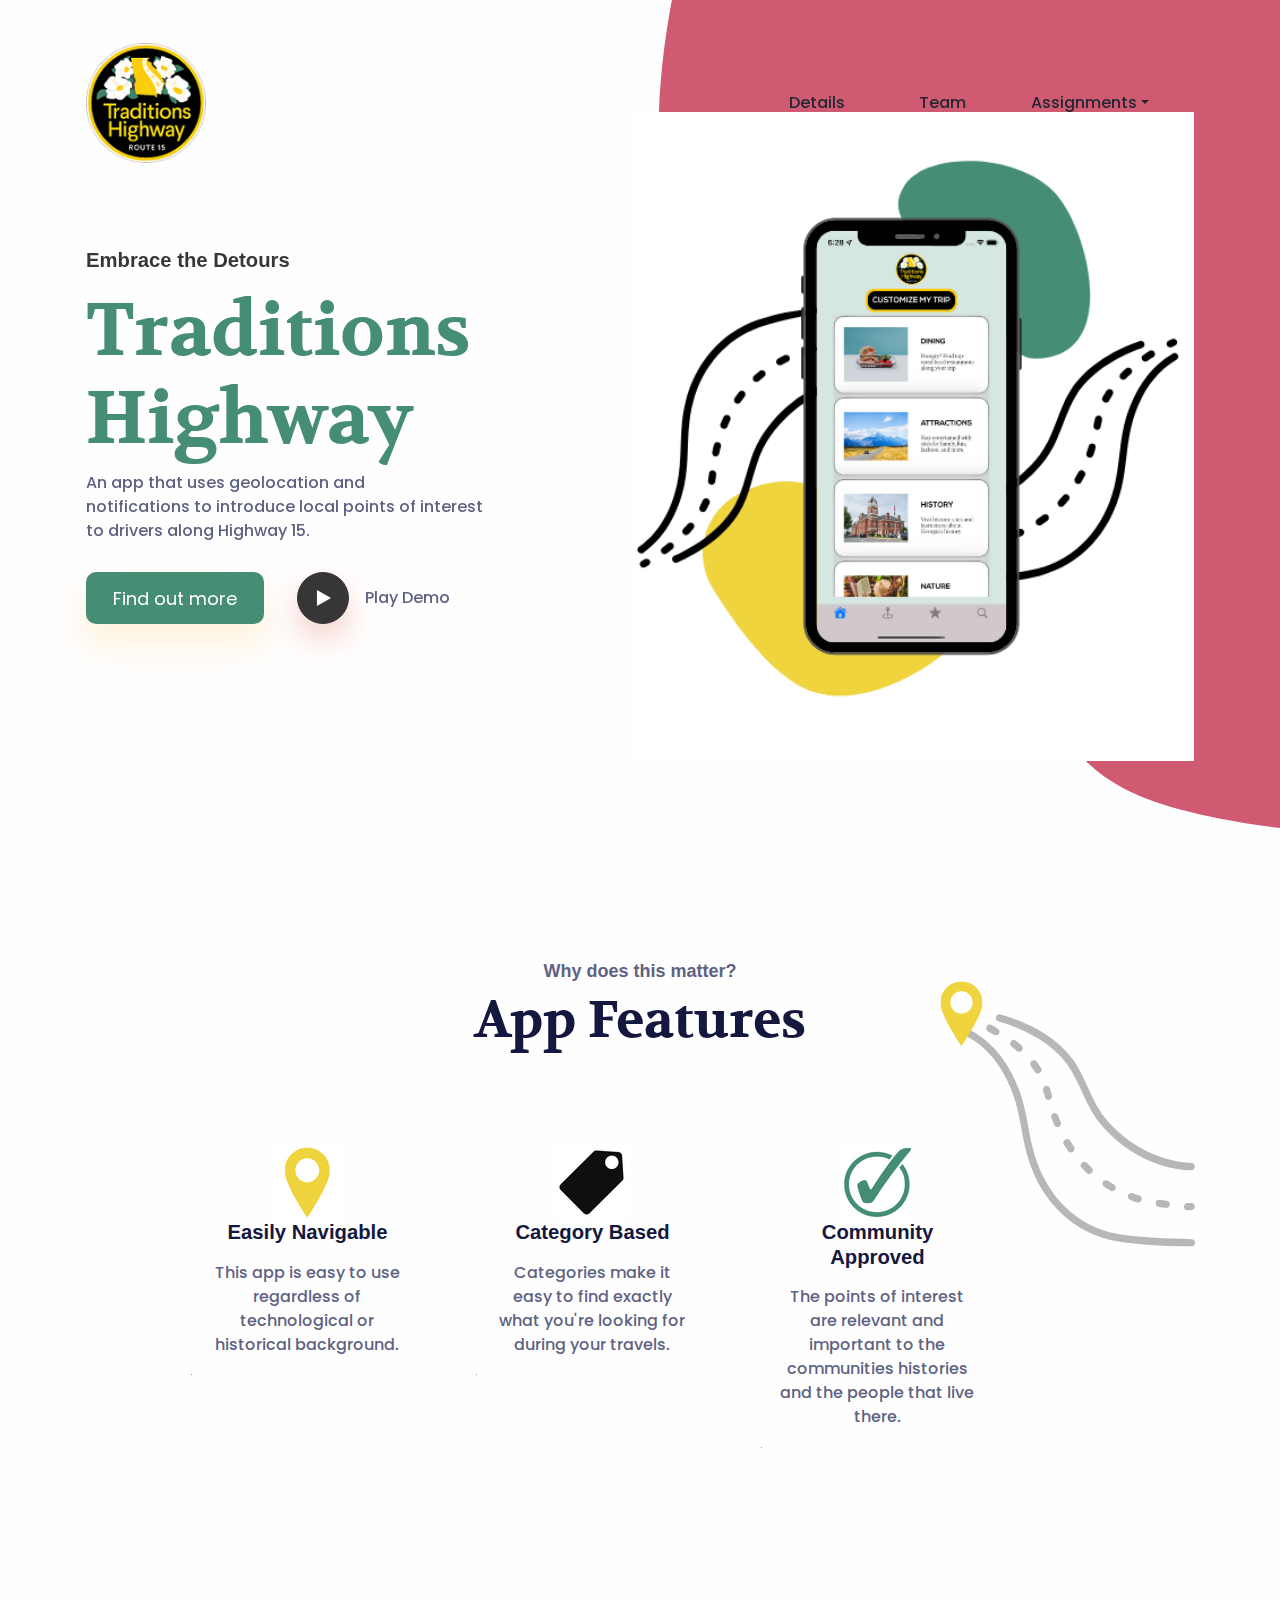
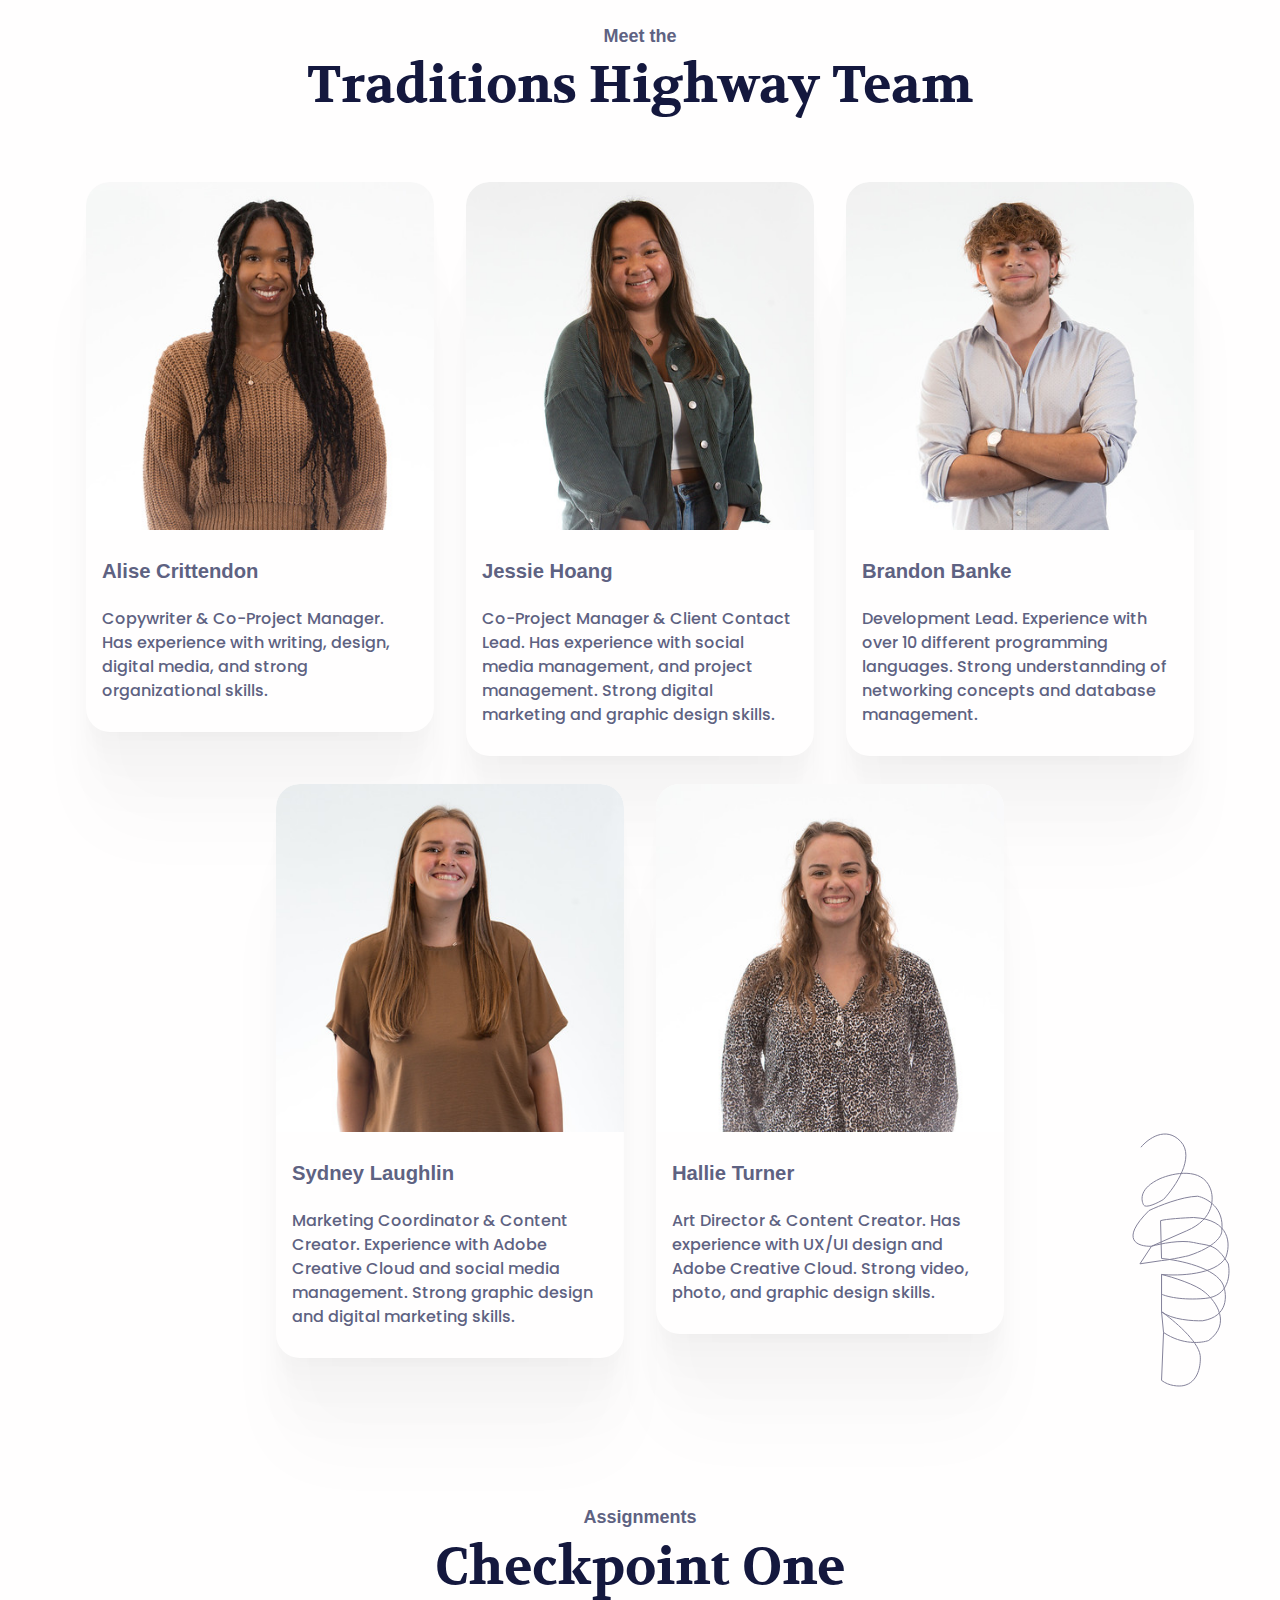
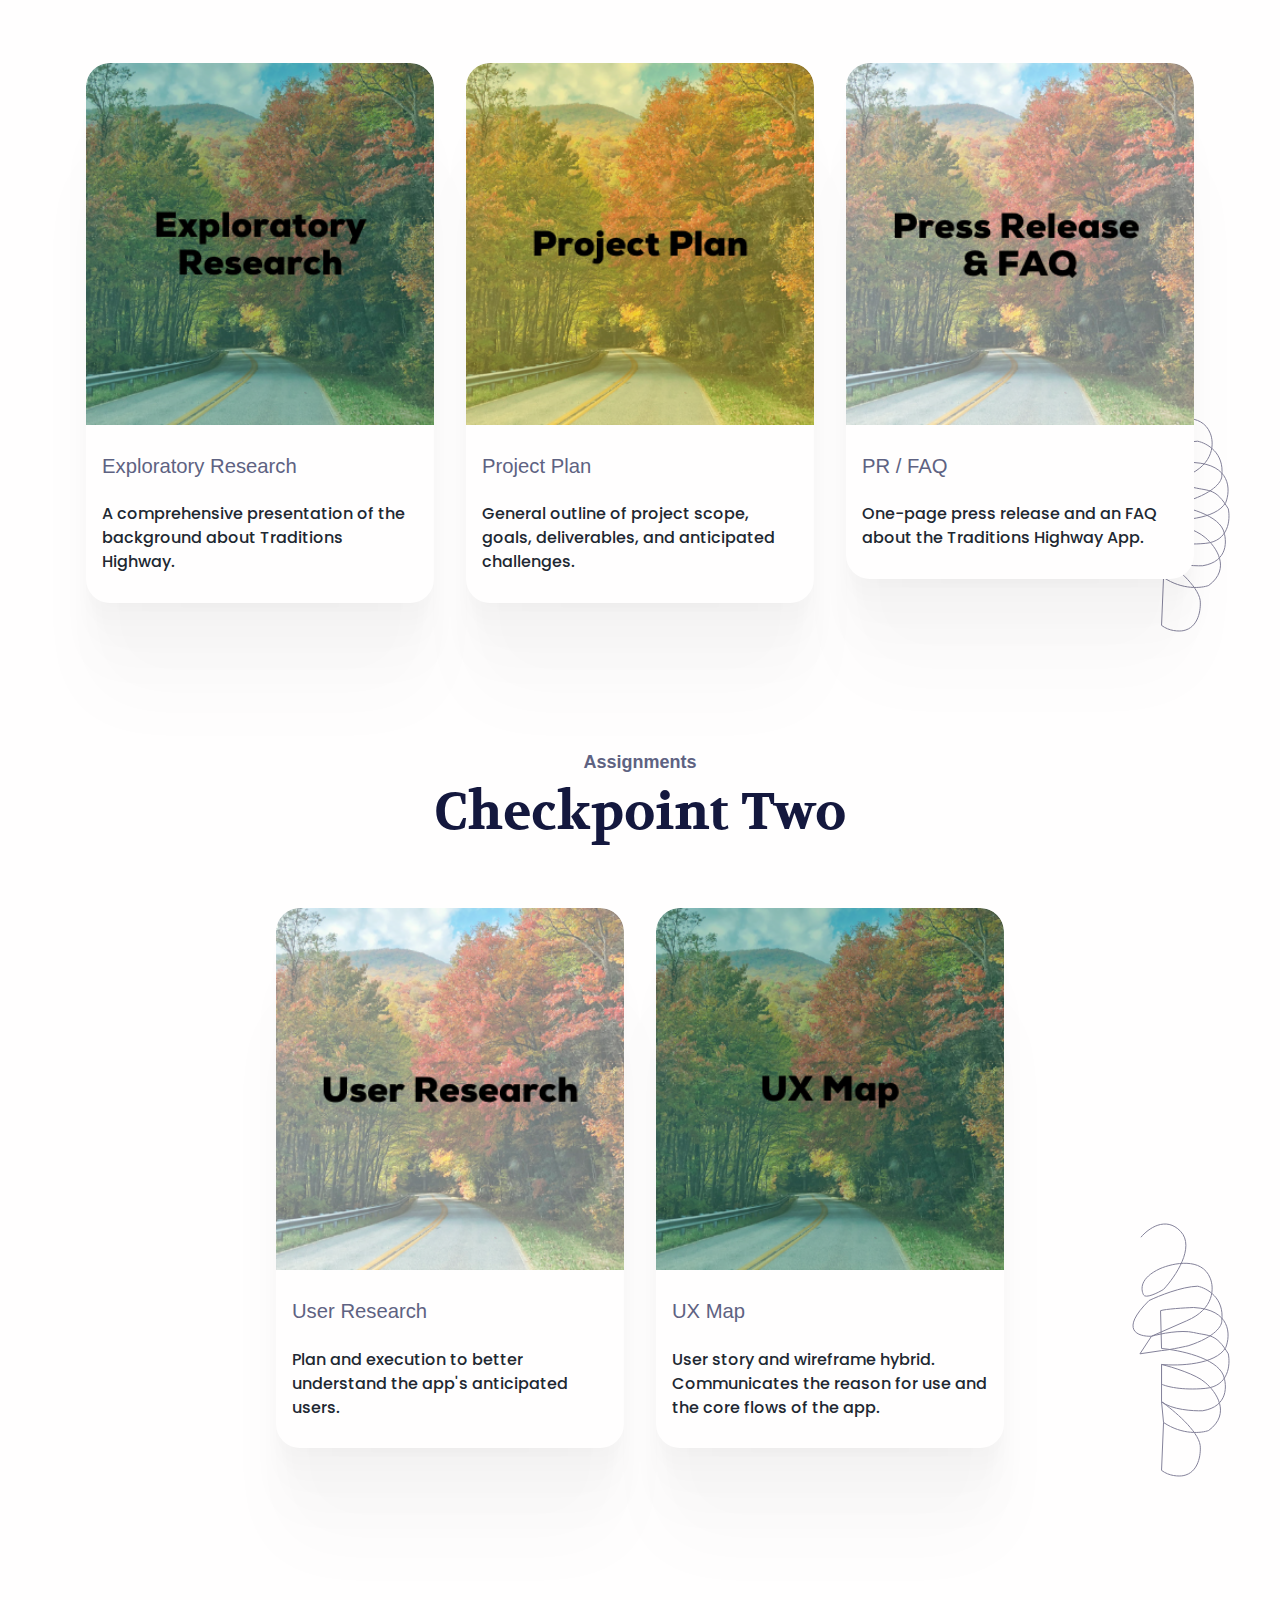
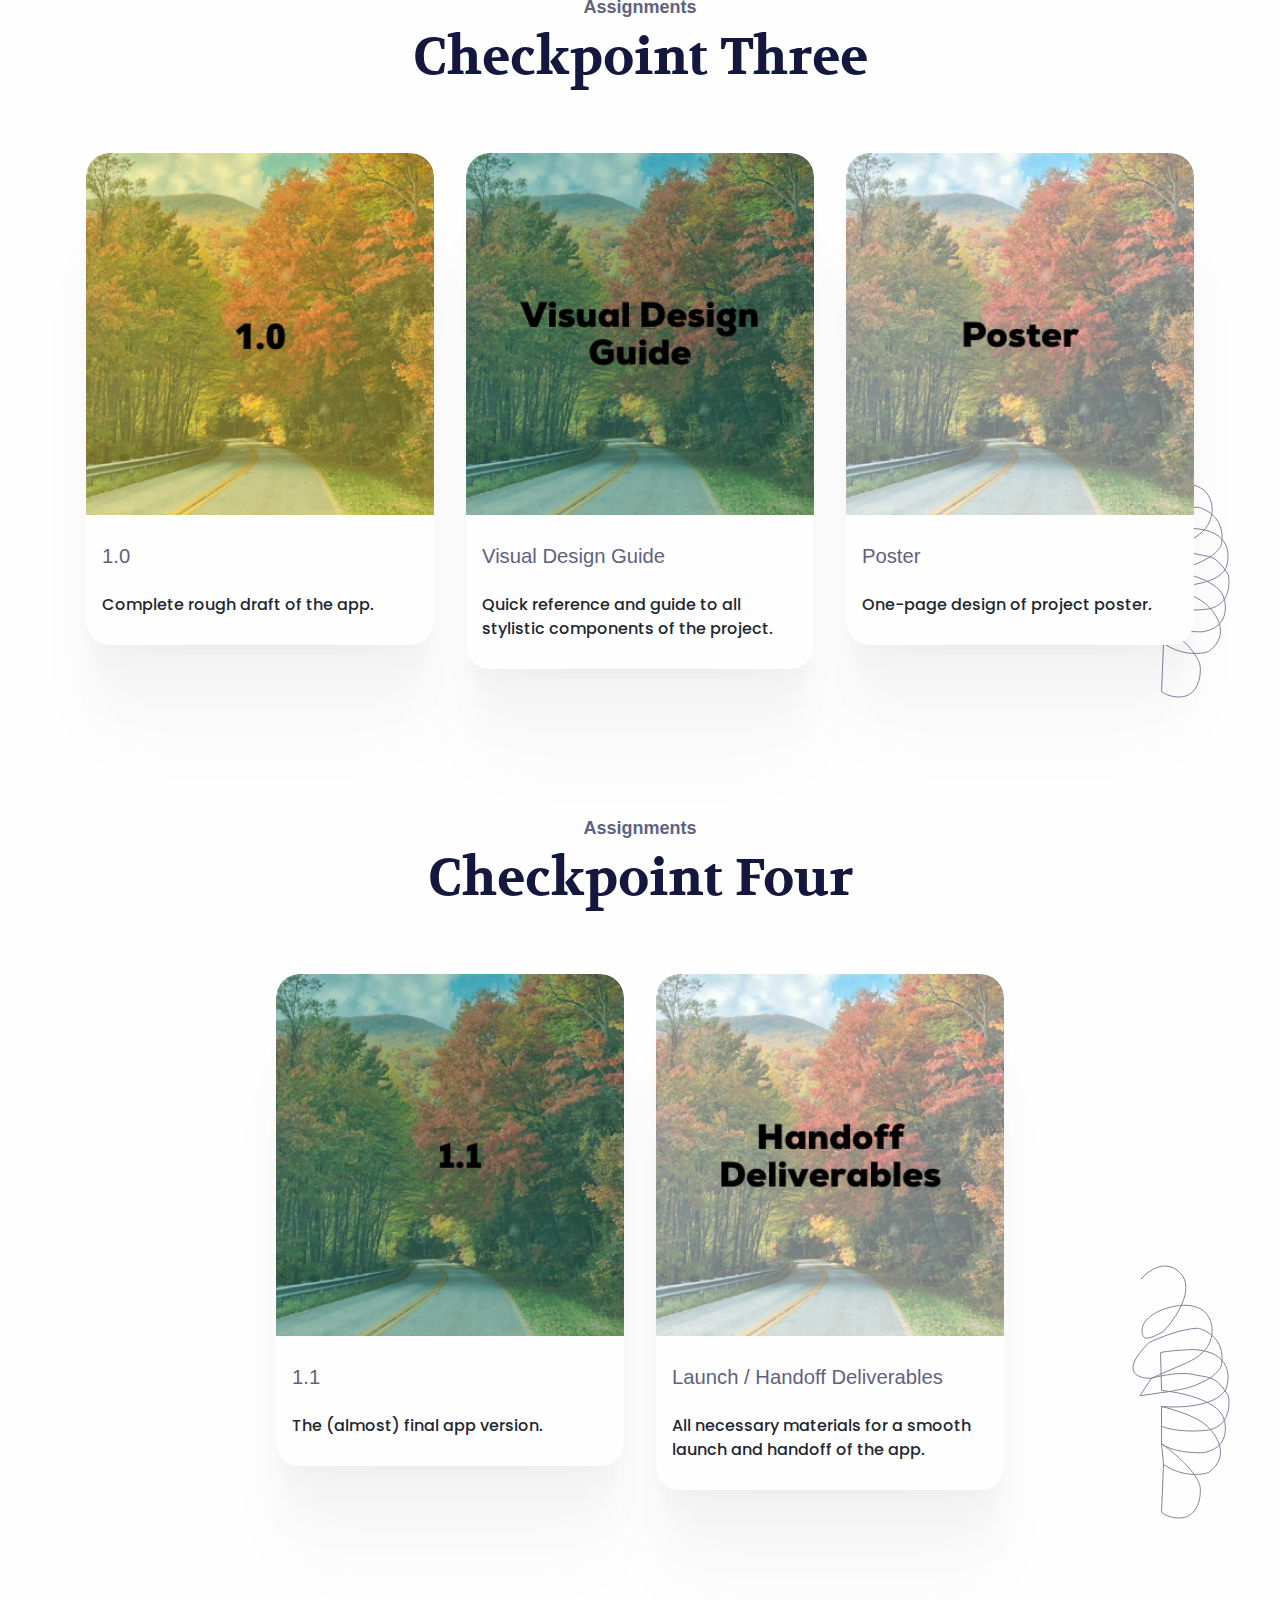
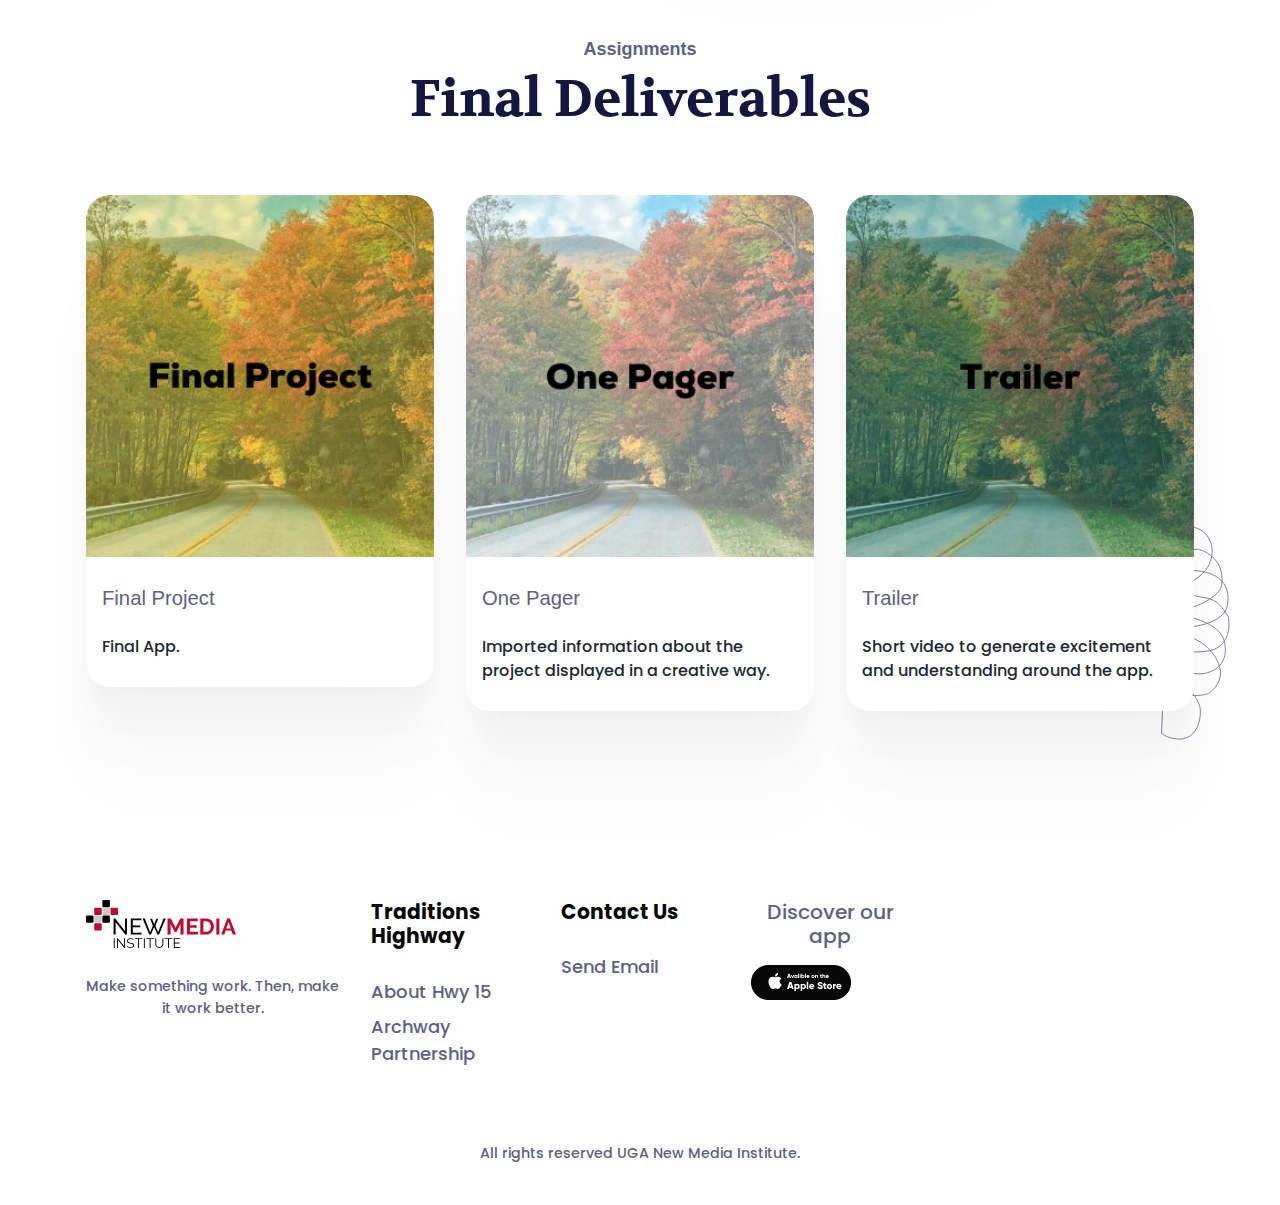
==== commit 6a60b494: "Updated Footer" ====
--- a/template/index.html
+++ b/template/index.html
@@ -479,216 +479,7 @@
 
      <!-- Additional sections below in the Extra Sections div for you to use as you'd like, or delete if unnecessary. To add a link to a section in the navbar, just link to the id of the corresponding section (for example, the first section below would be href="#booking" in the navbar li to correspond with <section id="booking"> below)-->
       
-    <div id="extra-sections">
-
-      <!-- ============================================-->
-      <!-- <section> begin ============================-->
-      <section id="booking">
-
-        <div class="container">
-          <div class="row align-items-center">
-            <div class="col-lg-6">
-              <div class="mb-4 text-start">
-                <h5 class="text-secondary">Easy and Fast </h5>
-                <h3 class="fs-xl-10 fs-lg-8 fs-7 fw-bold font-cursive text-capitalize">Book your next trip in 3 easy steps</h3>
-              </div>
-              <div class="d-flex align-items-start mb-5">
-                <div class="bg-primary me-sm-4 me-3 p-3" style="border-radius: 13px"> <img src="assets/img/steps/selection.svg" width="22" alt="steps" /></div>
-                <div class="flex-1">
-                  <h5 class="text-secondary fw-bold fs-0">Choose Destination</h5>
-                  <p>Choose your favourite place. No matter <br class="d-none d-sm-block"> where you travel inside the World.</p>
-                </div>
-              </div>
-              <div class="d-flex align-items-start mb-5">
-                <div class="bg-danger me-sm-4 me-3 p-3" style="border-radius: 13px"> <img src="assets/img/steps/water-sport.svg" width="22" alt="steps" /></div>
-                <div class="flex-1">
-                  <h5 class="text-secondary fw-bold fs-0">Make Payment</h5>
-                  <p>After find your perfect spot, make your <br class="d-none d-sm-block"> payment and get ready to travel.</p>
-                </div>
-              </div>
-              <div class="d-flex align-items-start mb-5">
-                <div class="bg-info me-sm-4 me-3 p-3" style="border-radius: 13px"> <img src="assets/img/steps/taxi.svg" width="22" alt="steps" /></div>
-                <div class="flex-1">
-                  <h5 class="text-secondary fw-bold fs-0">Reach Airport on Selected Date</h5>
-                  <p>Lastly, you have to arrive at the airport <br class="d-none d-sm-block"> on time and enjoy the vacation.</p>
-                </div>
-              </div>
-            </div>
-            <div class="col-lg-6 d-flex justify-content-center align-items-start">
-              <div class="card position-relative shadow" style="max-width: 370px;">
-                <div class="position-absolute z-index--1 me-10 me-xxl-0" style="right:-160px;top:-210px;"> <img src="assets/img/steps/bg.png" style="max-width:550px;" alt="shape" /></div>
-                <div class="card-body p-3"> <img class="mb-4 mt-2 rounded-2 w-100" src="assets/img/steps/booking-img.jpg" alt="booking" />
-                  <div>
-                    <h5 class="fw-medium">Trip To Greece</h5>
-                    <p class="fs--1 mb-3 fw-medium">14-29 June | by Robbin joseph</p>
-                    <div class="icon-group mb-4"> <span class="btn icon-item"> <img src="assets/img/steps/leaf.svg" alt=""/></span><span class="btn icon-item"> <img src="assets/img/steps/map.svg" alt=""/></span><span class="btn icon-item"> <img src="assets/img/steps/send.svg" alt=""/></span>
-                    </div>
-                    <div class="d-flex align-items-center justify-content-between">
-                      <div class="d-flex align-items-center mt-n1"><img class="me-3" src="assets/img/steps/building.svg" width="18" alt="building" /><span class="fs--1 fw-medium">24 people going</span></div>
-                      <div class="show-onhover position-relative">
-                        <div class="card hideEl shadow position-absolute end-0 start-xl-50 bottom-100 translate-xl-middle-x ms-3" style="width: 260px;border-radius:18px;">
-                          <div class="card-body py-3">
-                            <div class="d-flex">
-                              <div style="margin-right: 10px"> <img class="rounded-circle" src="assets/img/steps/favorite-placeholder.png" width="50" alt="favorite" /></div>
-                              <div>
-                                <p class="fs--1 mb-1 fw-medium">Ongoing </p>
-                                <h5 class="fw-medium mb-3">Trip to rome</h5>
-                                <h6 class="fs--1 fw-medium mb-2"><span>40%</span> completed</h6>
-                                <div class="progress" style="height: 6px;">
-                                  <div class="progress-bar" role="progressbar" style="width: 40%;" aria-valuenow="25" aria-valuemin="0" aria-valuemax="100"></div>
-                                </div>
-                              </div>
-                            </div>
-                          </div>
-                        </div>
-                        <button class="btn"> <img src="assets/img/steps/heart.svg" width="20" alt="step" /></button>
-                      </div>
-                    </div>
-                  </div>
-                </div>
-              </div>
-            </div>
-          </div>
-        </div><!-- end of .container-->
-
-      </section>
-      <!-- <section> close ============================-->
-      <!-- ============================================-->
-
-
-
-
-      <!-- ============================================-->
-      <!-- <section> begin ============================-->
-      <section id="testimonial">
-
-        <div class="container">
-          <div class="row">
-            <div class="col-lg-5">
-              <div class="mb-8 text-start">
-                <h5 class="text-secondary">Testimonials </h5>
-                <h3 class="fs-xl-10 fs-lg-8 fs-7 fw-bold font-cursive text-capitalize">What people say about Us.</h3>
-              </div>
-            </div>
-            <div class="col-lg-1"></div>
-            <div class="col-lg-6">
-              <div class="pe-7 ps-5 ps-lg-0">
-                <div class="carousel slide carousel-fade position-static" id="testimonialIndicator" data-bs-ride="carousel">
-                  <div class="carousel-indicators">
-                    <button class="active" type="button" data-bs-target="#testimonialIndicator" data-bs-slide-to="0" aria-current="true" aria-label="Testimonial 0"></button>
-                    <button class="false" type="button" data-bs-target="#testimonialIndicator" data-bs-slide-to="1" aria-current="true" aria-label="Testimonial 1"></button>
-                    <button class="false" type="button" data-bs-target="#testimonialIndicator" data-bs-slide-to="2" aria-current="true" aria-label="Testimonial 2"></button>
-                  </div>
-                  <div class="carousel-inner">
-                    <div class="carousel-item position-relative active">
-                      <div class="card shadow" style="border-radius:10px;">
-                        <div class="position-absolute start-0 top-0 translate-middle"> <img class="rounded-circle fit-cover" src="assets/img/testimonial/author.png" height="65" width="65" alt="" /></div>
-                        <div class="card-body p-4">
-                          <p class="fw-medium mb-4">&quot;On the Windows talking painted pasture yet its express parties use. Sure last upon he same as knew next. Of believed or diverted no.&quot;</p>
-                          <h5 class="text-secondary">Mike taylor</h5>
-                          <p class="fw-medium fs--1 mb-0">Lahore, Pakistan</p>
-                        </div>
-                      </div>
-                      <div class="card shadow-sm position-absolute top-0 z-index--1 mb-3 w-100 h-100" style="border-radius:10px;transform:translate(25px, 25px)"> </div>
-                    </div>
-                    <div class="carousel-item position-relative ">
-                      <div class="card shadow" style="border-radius:10px;">
-                        <div class="position-absolute start-0 top-0 translate-middle"> <img class="rounded-circle fit-cover" src="assets/img/testimonial/author2.png" height="65" width="65" alt="" /></div>
-                        <div class="card-body p-4">
-                          <p class="fw-medium mb-4">&quot;Jadoo is recognized as one of the finest travel agency in the world. When it came to planning a trip, I found them to be dependable.&quot;</p>
-                          <h5 class="text-secondary">Thomas Wagon</h5>
-                          <p class="fw-medium fs--1 mb-0">CEO of Red Button</p>
-                        </div>
-                      </div>
-                      <div class="card shadow-sm position-absolute top-0 z-index--1 mb-3 w-100 h-100" style="border-radius:10px;transform:translate(25px, 25px)"> </div>
-                    </div>
-                    <div class="carousel-item position-relative ">
-                      <div class="card shadow" style="border-radius:10px;">
-                        <div class="position-absolute start-0 top-0 translate-middle"> <img class="rounded-circle fit-cover" src="assets/img/testimonial/author3.png" height="65" width="65" alt="" /></div>
-                        <div class="card-body p-4">
-                          <p class="fw-medium mb-4">&quot;On the Windows talking painted pasture yet its express parties use. Sure last upon he same as knew next. Of believed or diverted no.&quot;</p>
-                          <h5 class="text-secondary">Kelly Willium</h5>
-                          <p class="fw-medium fs--1 mb-0">Khulna, Bangladesh</p>
-                        </div>
-                      </div>
-                      <div class="card shadow-sm position-absolute top-0 z-index--1 mb-3 w-100 h-100" style="border-radius:10px;transform:translate(25px, 25px)"> </div>
-                    </div>
-                  </div>
-                  <div class="carousel-navigation d-flex flex-column flex-between-center position-absolute end-0 top-lg-50 bottom-0 translate-middle-y z-index-1 me-3 me-lg-0" style="height:60px;width:20px;">
-                    <button class="carousel-control-prev position-static" type="button" data-bs-target="#testimonialIndicator" data-bs-slide="prev"><img src="assets/img/icons/up.svg" width="16" alt="icon" /></button>
-                    <button class="carousel-control-next position-static" type="button" data-bs-target="#testimonialIndicator" data-bs-slide="next"><img src="assets/img/icons/down.svg" width="16" alt="icon" /></button>
-                  </div>
-                </div>
-              </div>
-            </div>
-          </div>
-        </div><!-- end of .container-->
-
-      </section>
-      <!-- <section> close ============================-->
-      <!-- ============================================-->
-
-
-      <div class="position-relative pt-9 pt-lg-8 pb-6 pb-lg-8">
-        <div class="container">
-          <div class="row row-cols-lg-5 row-cols-md-3 row-cols-2 flex-center">
-            <div class="col">
-              <div class="card shadow-hover mb-4" style="border-radius:10px;">
-                <div class="card-body text-center"> <img class="img-fluid" src="assets/img/partner/1.png" alt="" /></div>
-              </div>
-            </div>
-            <div class="col">
-              <div class="card shadow-hover mb-4" style="border-radius:10px;">
-                <div class="card-body text-center"> <img class="img-fluid" src="assets/img/partner/2.png" alt="" /></div>
-              </div>
-            </div>
-            <div class="col">
-              <div class="card shadow-hover mb-4" style="border-radius:10px;">
-                <div class="card-body text-center"> <img class="img-fluid" src="assets/img/partner/3.png" alt="" /></div>
-              </div>
-            </div>
-            <div class="col">
-              <div class="card shadow-hover mb-4" style="border-radius:10px;">
-                <div class="card-body text-center"> <img class="img-fluid" src="assets/img/partner/4.png" alt="" /></div>
-              </div>
-            </div>
-            <div class="col">
-              <div class="card shadow-hover mb-4" style="border-radius:10px;">
-                <div class="card-body text-center"> <img class="img-fluid" src="assets/img/partner/5.png" alt="" /></div>
-              </div>
-            </div>
-          </div>
-        </div>
-      </div>
-
-
-      <!-- ============================================-->
-      <!-- <section> begin ============================-->
-      <section class="pt-6">
-
-        <div class="container">
-          <div class="py-8 px-5 position-relative text-center" style="background-color: rgba(223, 215, 249, 0.199);border-radius: 129px 20px 20px 20px;">
-            <div class="position-absolute start-100 top-0 translate-middle ms-md-n3 ms-n4 mt-3"> <img src="assets/img/cta/send.png" style="max-width:70px;" alt="send icon" /></div>
-            <div class="position-absolute end-0 top-0 z-index--1"> <img src="assets/img/cta/shape-bg2.png" width="264" alt="cta shape" /></div>
-            <div class="position-absolute start-0 bottom-0 ms-3 z-index--1 d-none d-sm-block"> <img src="assets/img/cta/shape-bg1.png" style="max-width: 340px;" alt="cta shape" /></div>
-            <div class="row justify-content-center">
-              <div class="col-lg-8 col-md-10">
-                <h2 class="text-secondary lh-1-7 mb-7">Subscribe to get information, latest news and other interesting offers about Cobham</h2>
-                <form class="row g-3 align-items-center w-lg-75 mx-auto">
-                  <div class="col-sm">
-                    <div class="input-group-icon">
-                      <input class="form-control form-little-squirrel-control" type="email" placeholder="Enter email " aria-label="email" /><img class="input-box-icon" src="assets/img/cta/mail.svg" width="17" alt="mail" />
-                    </div>
-                  </div>
-                  <div class="col-sm-auto">
-                    <button class="btn btn-danger orange-gradient-btn fs--1">Subscribe</button>
-                  </div>
-                </form>
-              </div>
-            </div>
-          </div>
-        </div><!-- end of .container-->
-
+    
       </section>
       <!-- <section> close ============================-->
       <!-- ============================================-->
@@ -708,33 +499,22 @@
               <p class="fs--1 text-secondary mb-0 fw-medium">Make something work. Then, make it work better.</p>
             </div>
             <div class="col-lg-2 col-md-4 mb-4 mb-lg-0 order-lg-1 order-md-2">
-              <h4 class="footer-heading-color fw-bold font-sans-serif mb-3 mb-lg-4">Company</h4>
+              <h4 class="footer-heading-color fw-bold font-sans-serif mb-3 mb-lg-4">Traditions Highway</h4>
               <ul class="list-unstyled mb-0">
-                <li class="mb-2"><a class="link-900 fs-1 fw-medium text-decoration-none" href="#!">About</a></li>
-                <li class="mb-2"><a class="link-900 fs-1 fw-medium text-decoration-none" href="#!">Careers</a></li>
-                <li class="mb-2"><a class="link-900 fs-1 fw-medium text-decoration-none" href="#!">Mobile</a></li>
+                <li class="mb-2"><a class="link-900 fs-1 fw-medium text-decoration-none" href="https://traditionshighway15.com/">About Hwy 15</a></li>
+                <li class="mb-2"><a class="link-900 fs-1 fw-medium text-decoration-none" href="https://www.archwaypartnership.uga.edu/">Archway Partnership</a></li>
               </ul>
             </div>
             <div class="col-lg-2 col-md-4 mb-4 mb-lg-0 order-lg-2 order-md-3">
-              <h4 class="footer-heading-color fw-bold font-sans-serif mb-3 mb-lg-4">Contact</h4>
+              <h4 class="footer-heading-color fw-bold font-sans-serif mb-3 mb-lg-4">Contact Us</h4>
               <ul class="list-unstyled mb-0">
-                <li class="mb-2"><a class="link-900 fs-1 fw-medium text-decoration-none" href="#!">Help/FAQ</a></li>
-                <li class="mb-2"><a class="link-900 fs-1 fw-medium text-decoration-none" href="#!">Press</a></li>
-                <li class="mb-2"><a class="link-900 fs-1 fw-medium text-decoration-none" href="#!">Affiliate</a></li>
+                <li class="mb-2"><a class="link-900 fs-1 fw-medium text-decoration-none" href = "mailto: jessie.hoang@uga.edu">Send Email</a></li>
               </ul>
             </div>
-            <div class="col-lg-2 col-md-4 mb-4 mb-lg-0 order-lg-3 order-md-4">
-              <h4 class="footer-heading-color fw-bold font-sans-serif mb-3 mb-lg-4">More</h4>
-              <ul class="list-unstyled mb-0">
-                <li class="mb-2"><a class="link-900 fs-1 fw-medium text-decoration-none" href="#!">Airlinefees</a></li>
-                <li class="mb-2"><a class="link-900 fs-1 fw-medium text-decoration-none" href="#!">Airline</a></li>
-                <li class="mb-2"><a class="link-900 fs-1 fw-medium text-decoration-none" href="#!">Low fare tips</a></li>
-              </ul>
-            </div>
-            <div class="col-lg-3 col-md-5 col-12 mb-4 mb-md-6 mb-lg-0 order-lg-4 order-md-1">
-              <div class="icon-group mb-4"> <a class="text-decoration-none icon-item shadow-social" id="facebook" href="#!"><i class="fab fa-facebook-f"> </i></a><a class="text-decoration-none icon-item shadow-social" id="instagram" href="#!"><i class="fab fa-instagram"> </i></a><a class="text-decoration-none icon-item shadow-social" id="twitter" href="#!"><i class="fab fa-twitter"> </i></a></div>
+
+            <div class="col-lg-2 col-md-4 col-12 mb-4 mb-md-6 mb-lg-0 order-lg-4 order-md-1">
               <h4 class="fw-medium font-sans-serif text-secondary mb-3">Discover our app</h4>
-              <div class="d-flex align-items-center"> <a href="#!"> <img class="me-2" src="assets/img/promo/play-store.png" alt="play store" /></a><a href="#!"> <img src="assets/img/promo/apple-store.png" alt="apple store" /></a></div>
+              <div class="d-flex align-items-center"><a href="#!"> <img src="assets/img/promo/apple-store.png" alt="apple store" /></a></div>
             </div>
           </div>
         </div><!-- end of .container-->
--- a/template/assets/css/theme.css
+++ b/template/assets/css/theme.css
@@ -18687,7 +18687,7 @@
 |   Font family
 -----------------------------------------------*/
 .font-sans-serif {
-  font-family: "Nexa", "Rubik", "Open Sans", -apple-system, BlinkMacSystemFont, "Segoe UI", "Helvetica Neue", Arial, sans-serif, "Apple Color Emoji", "Segoe UI Emoji", "Segoe UI Symbol";
+  font-family: "Poppins", "Rubik", "Open Sans", -apple-system, BlinkMacSystemFont, "Segoe UI", "Helvetica Neue", Arial, sans-serif, "Apple Color Emoji", "Segoe UI Emoji", "Segoe UI Symbol";
 }
 
 .font-base {
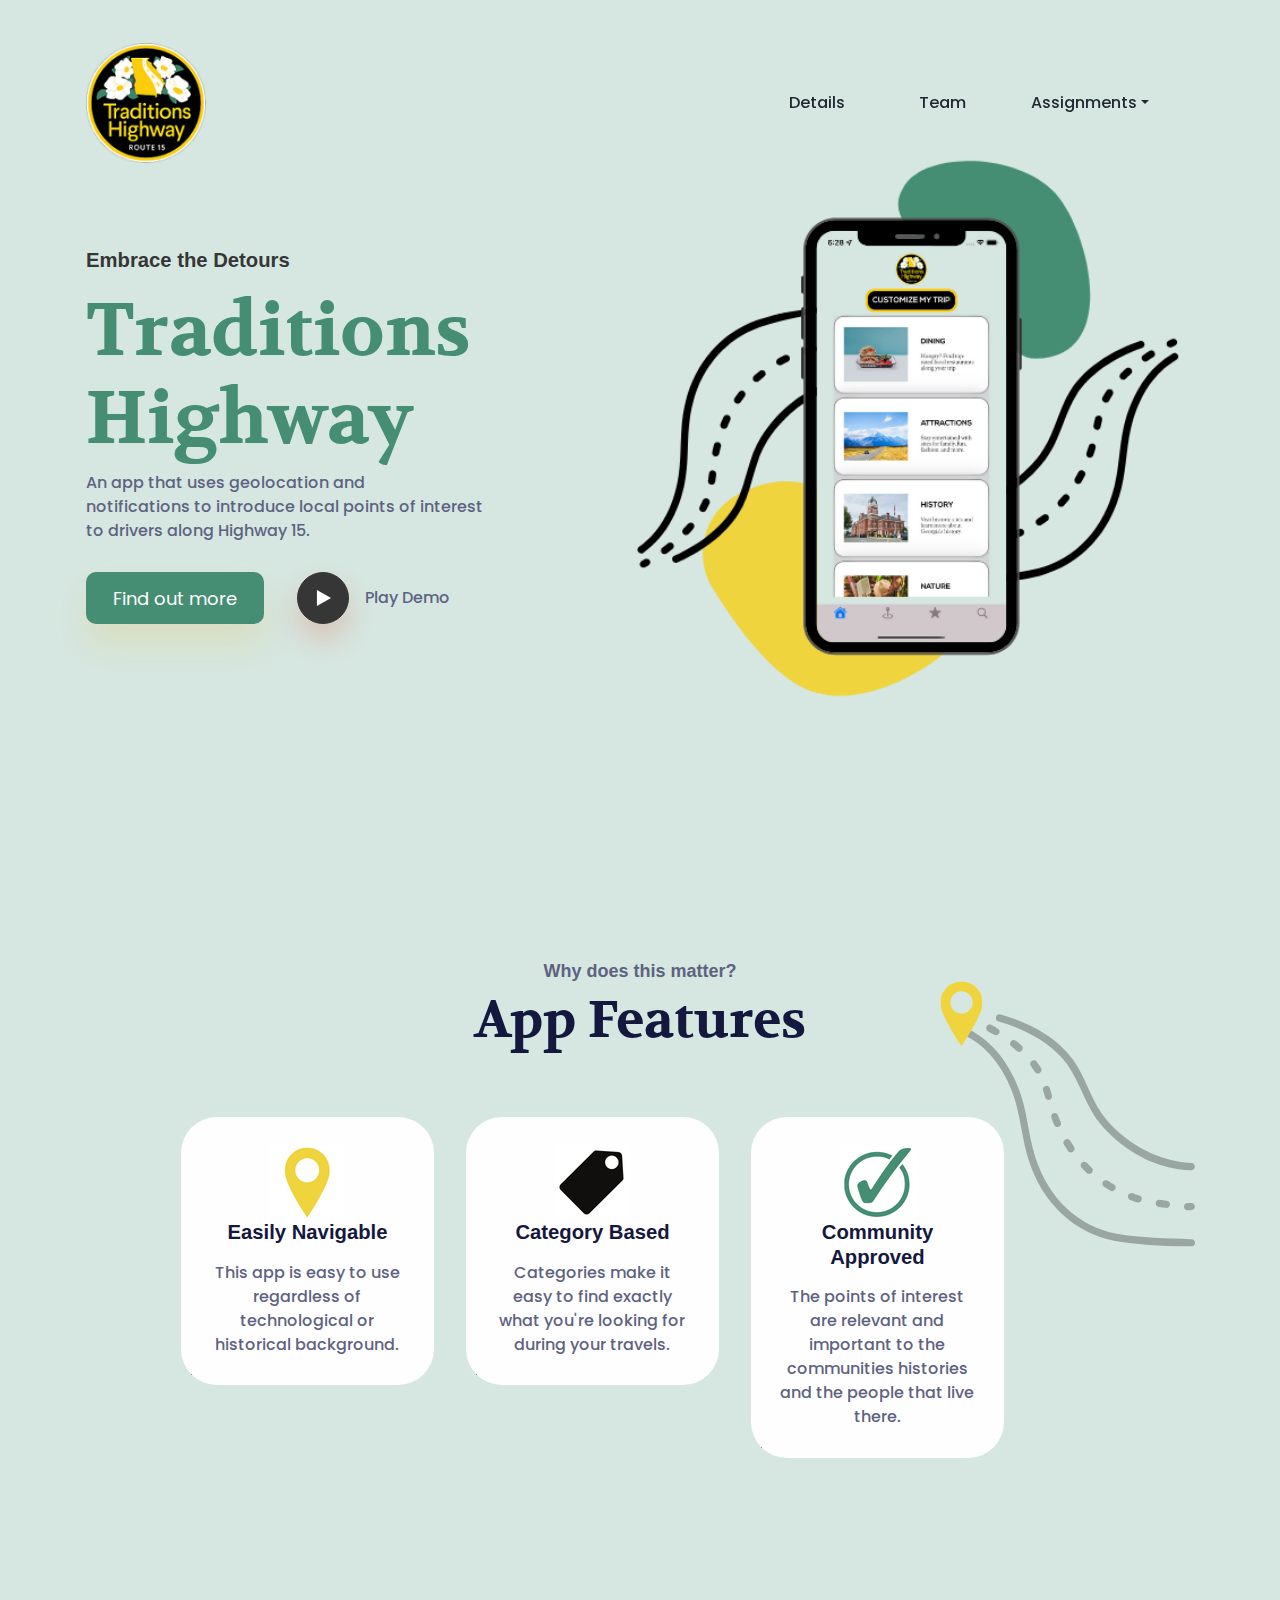
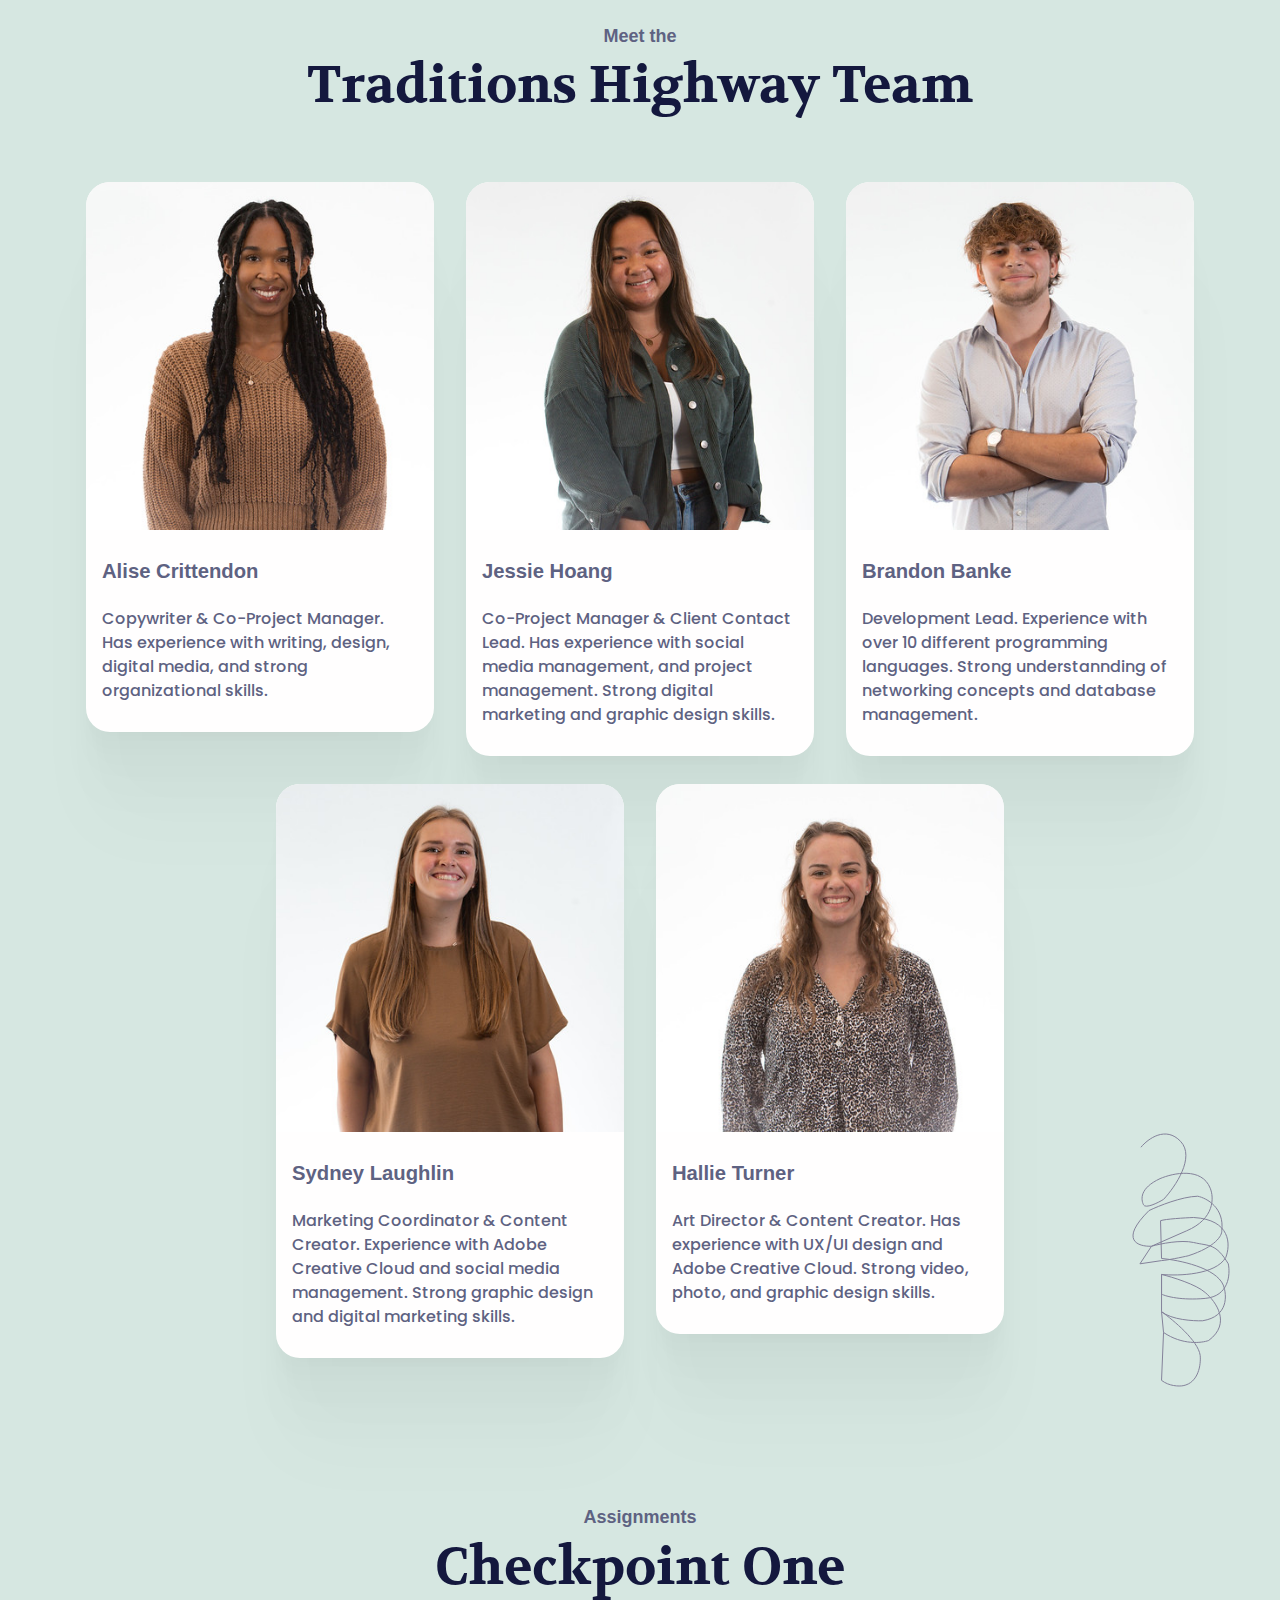
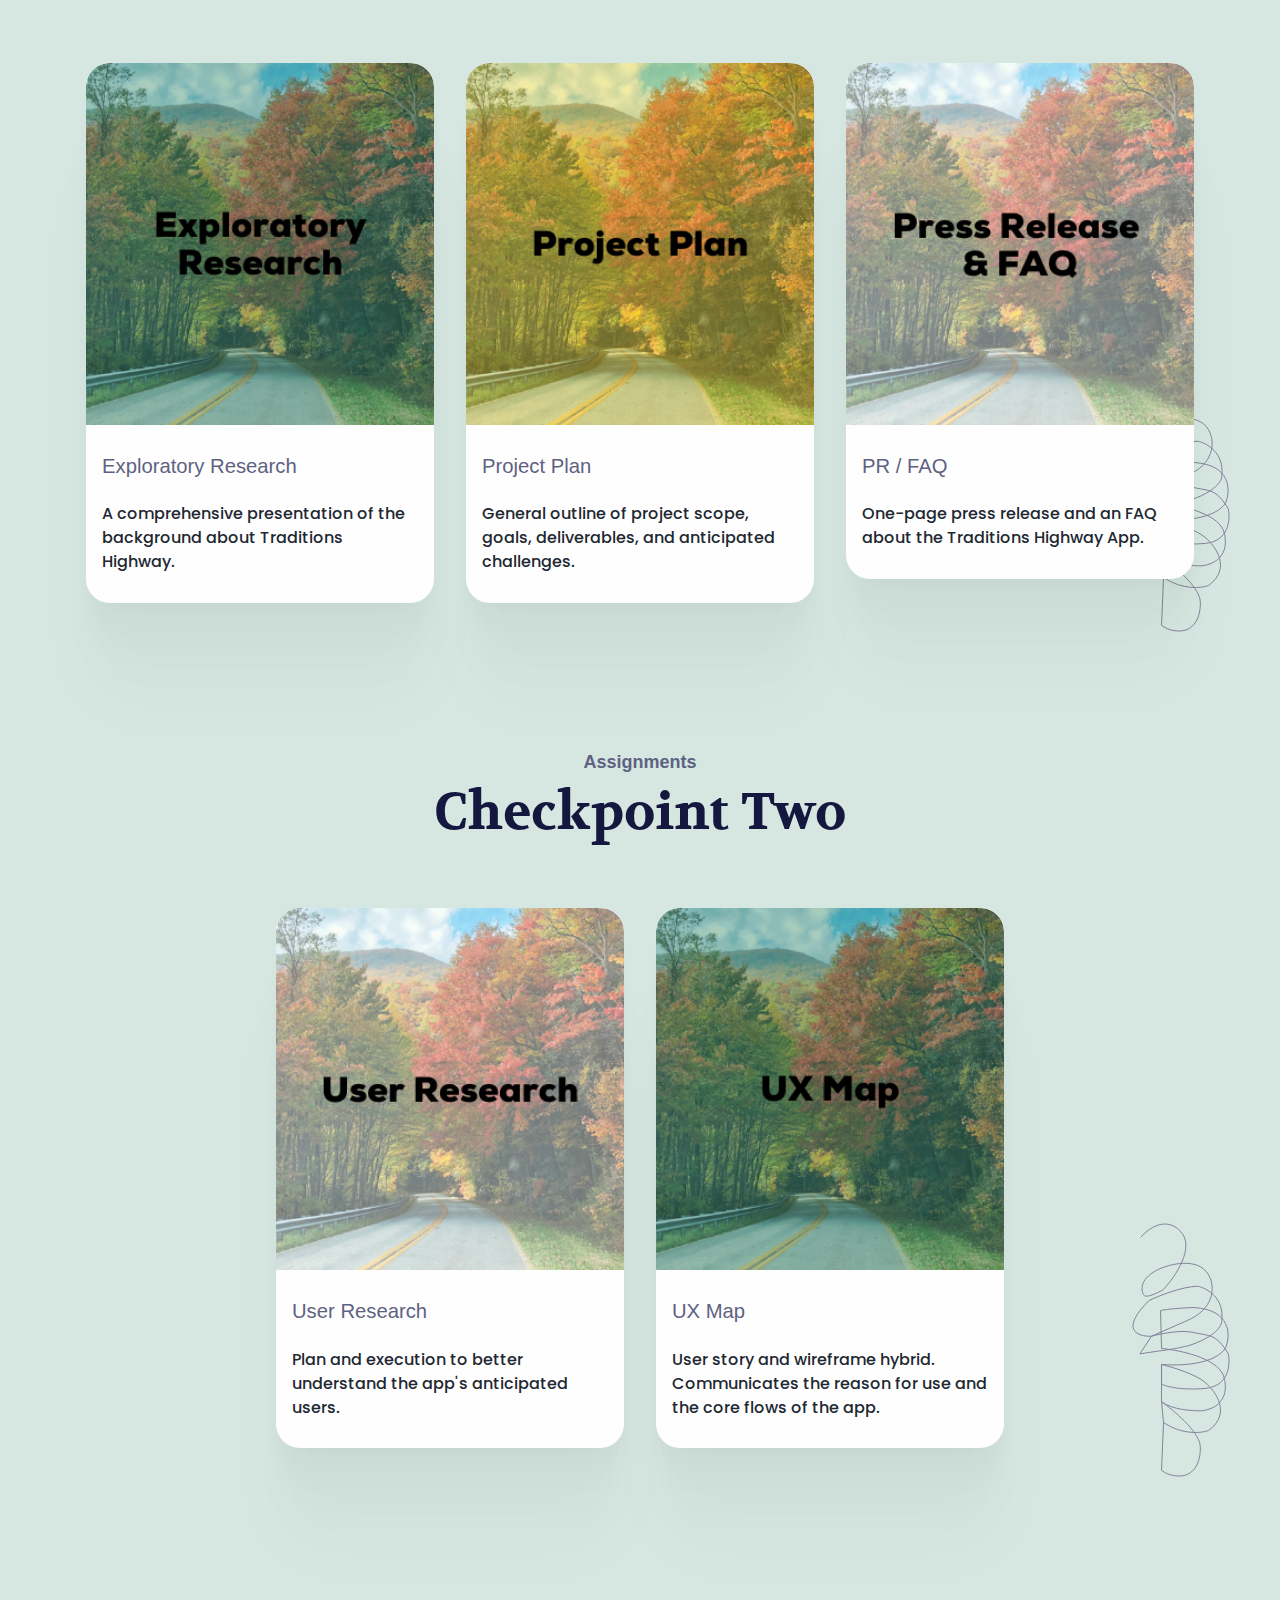
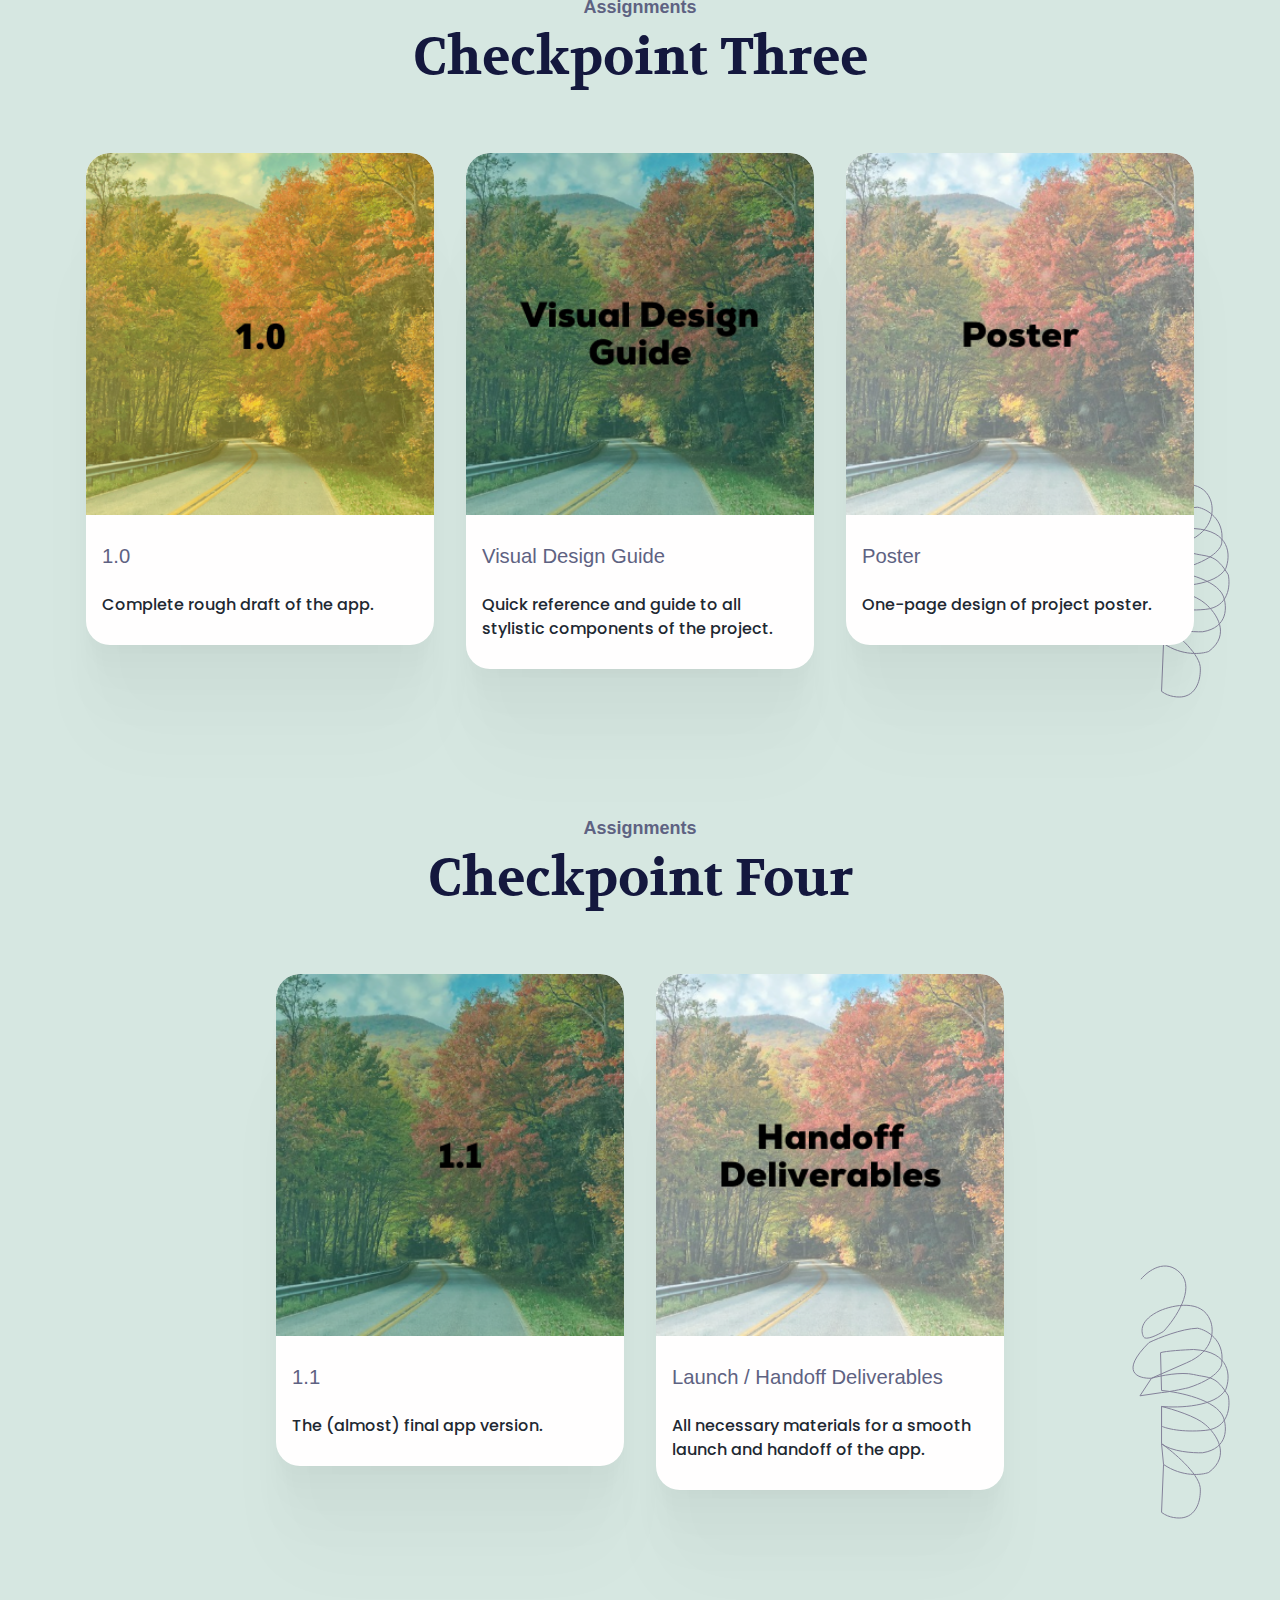
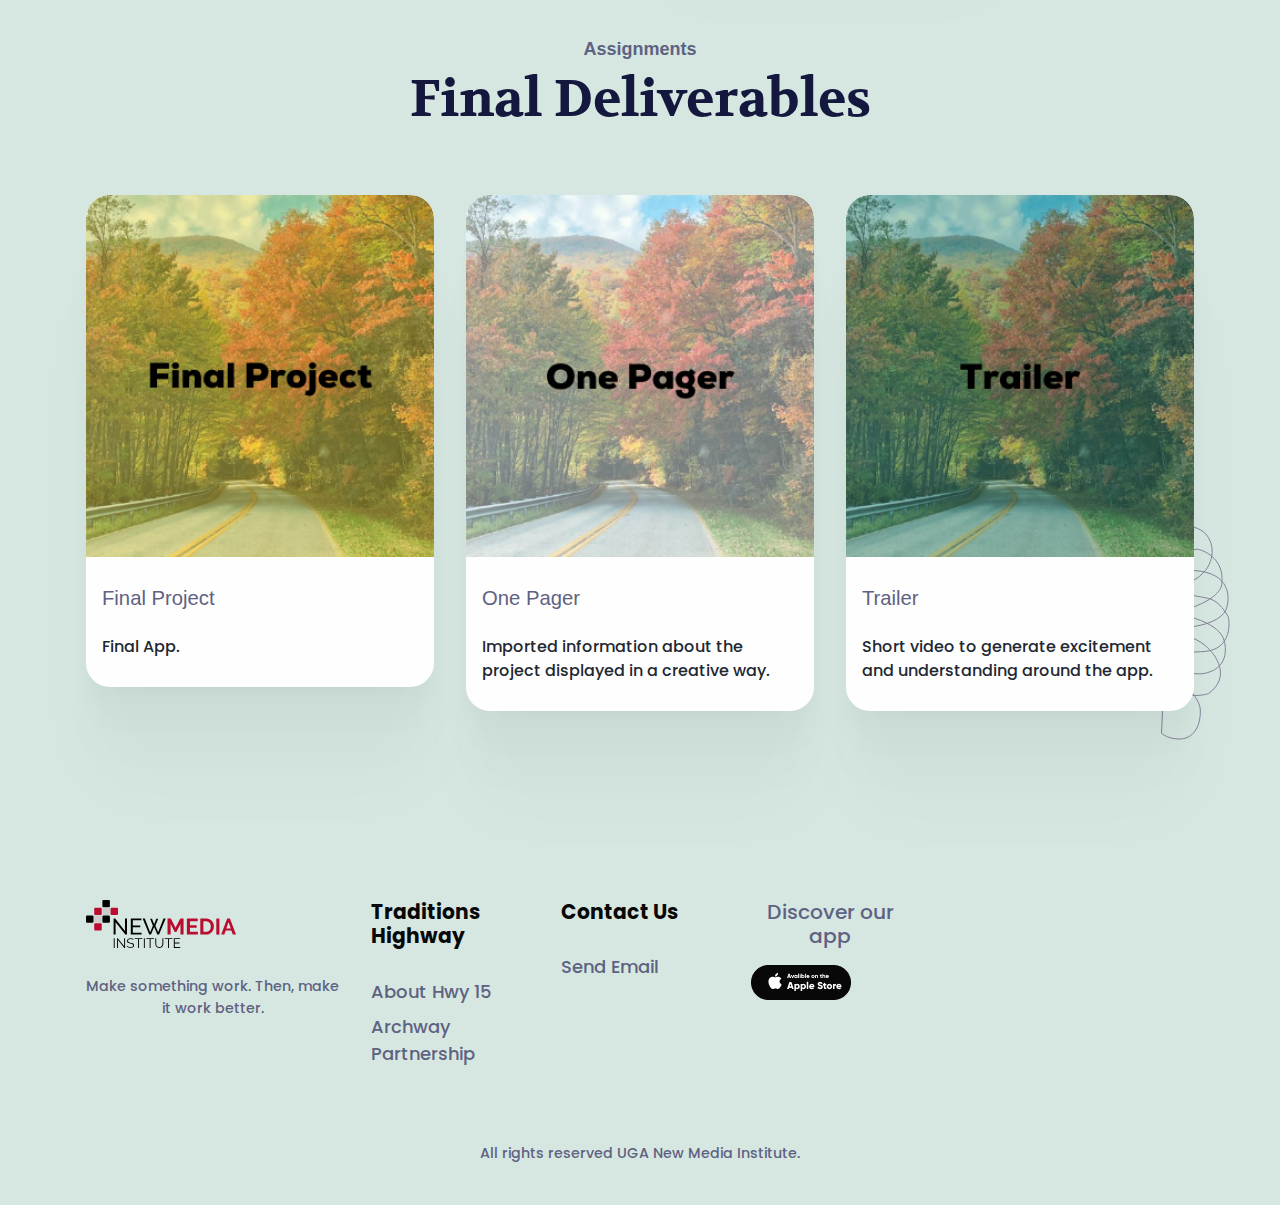
==== commit 04a44cbb: "added zip file" ====
--- a/template/index.html
+++ b/template/index.html
@@ -10,7 +10,7 @@
     <!-- ===============================================-->
     <!--    Document Title - Be sure to add your team name, along with any other info-->
     <!-- ===============================================-->
-    <title>Tradtions Highway | Embrace the Detours</title>
+    <title>Traditions Highway | Embrace the Detours</title>
 
 
     <!-- ===============================================-->
@@ -74,7 +74,6 @@
 
       <section style="padding-top: 7rem;">
         <!--This div contains the swoopy bit in the background of the hero unit.-->
-        <div class="bg-holder" style="background-image:url(assets/img/hero/hero-bg.svg);">
         </div>
         
         <div class="container">
--- a/template/assets/css/theme.css
+++ b/template/assets/css/theme.css
@@ -66,7 +66,7 @@
   font-weight: 400;
   line-height: 1.5;
   color: #5E6282;
-  background-color: #FFFEFE;
+  background-color: #D6E7E1;
   -webkit-text-size-adjust: 100%;
   -webkit-tap-highlight-color: rgba(0, 0, 0, 0);
 }
@@ -18796,7 +18796,7 @@
 }
 
 .bg-primary-gradient {
-  background: #FFF7F5;
+  background: #a09795;
   -webkit-box-shadow: 0px 20px 40px rgba(238, 77, 71, 0.1);
   box-shadow: 0px 20px 40px rgba(238, 77, 71, 0.1);
 }
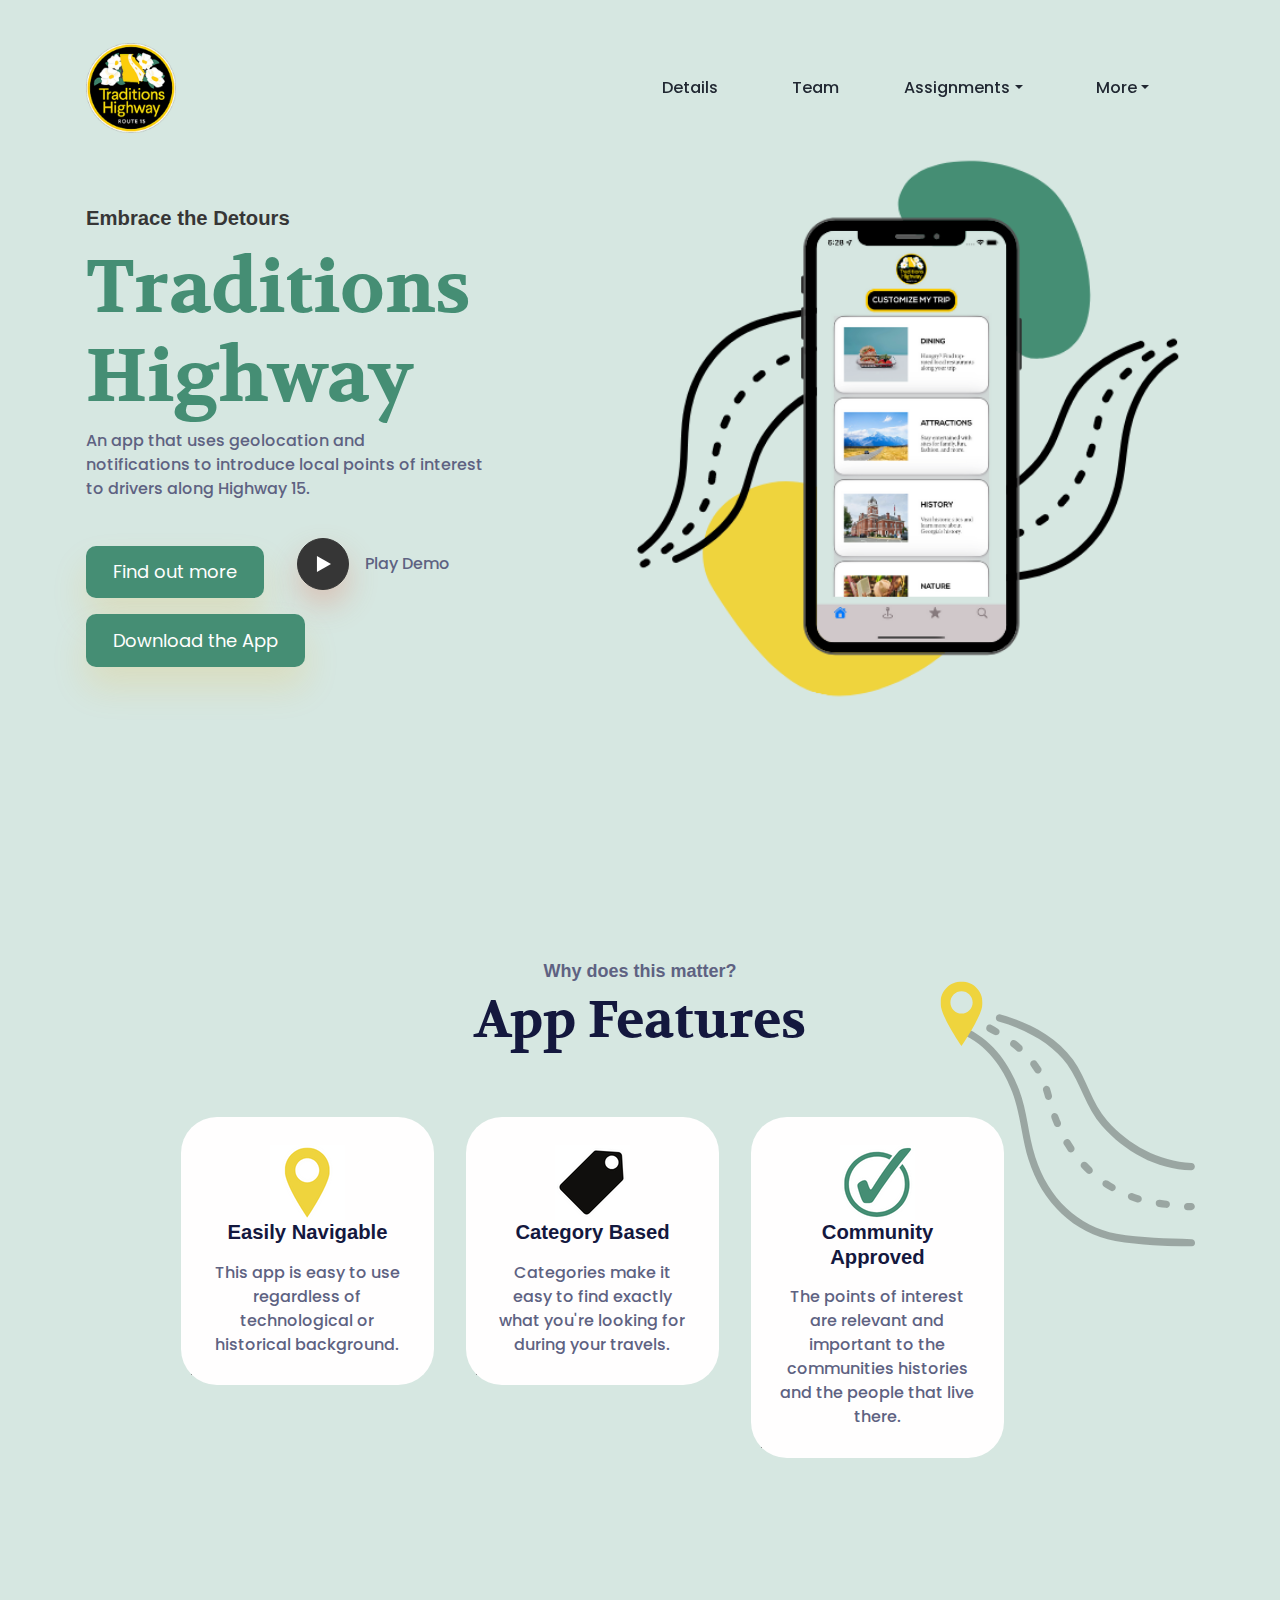
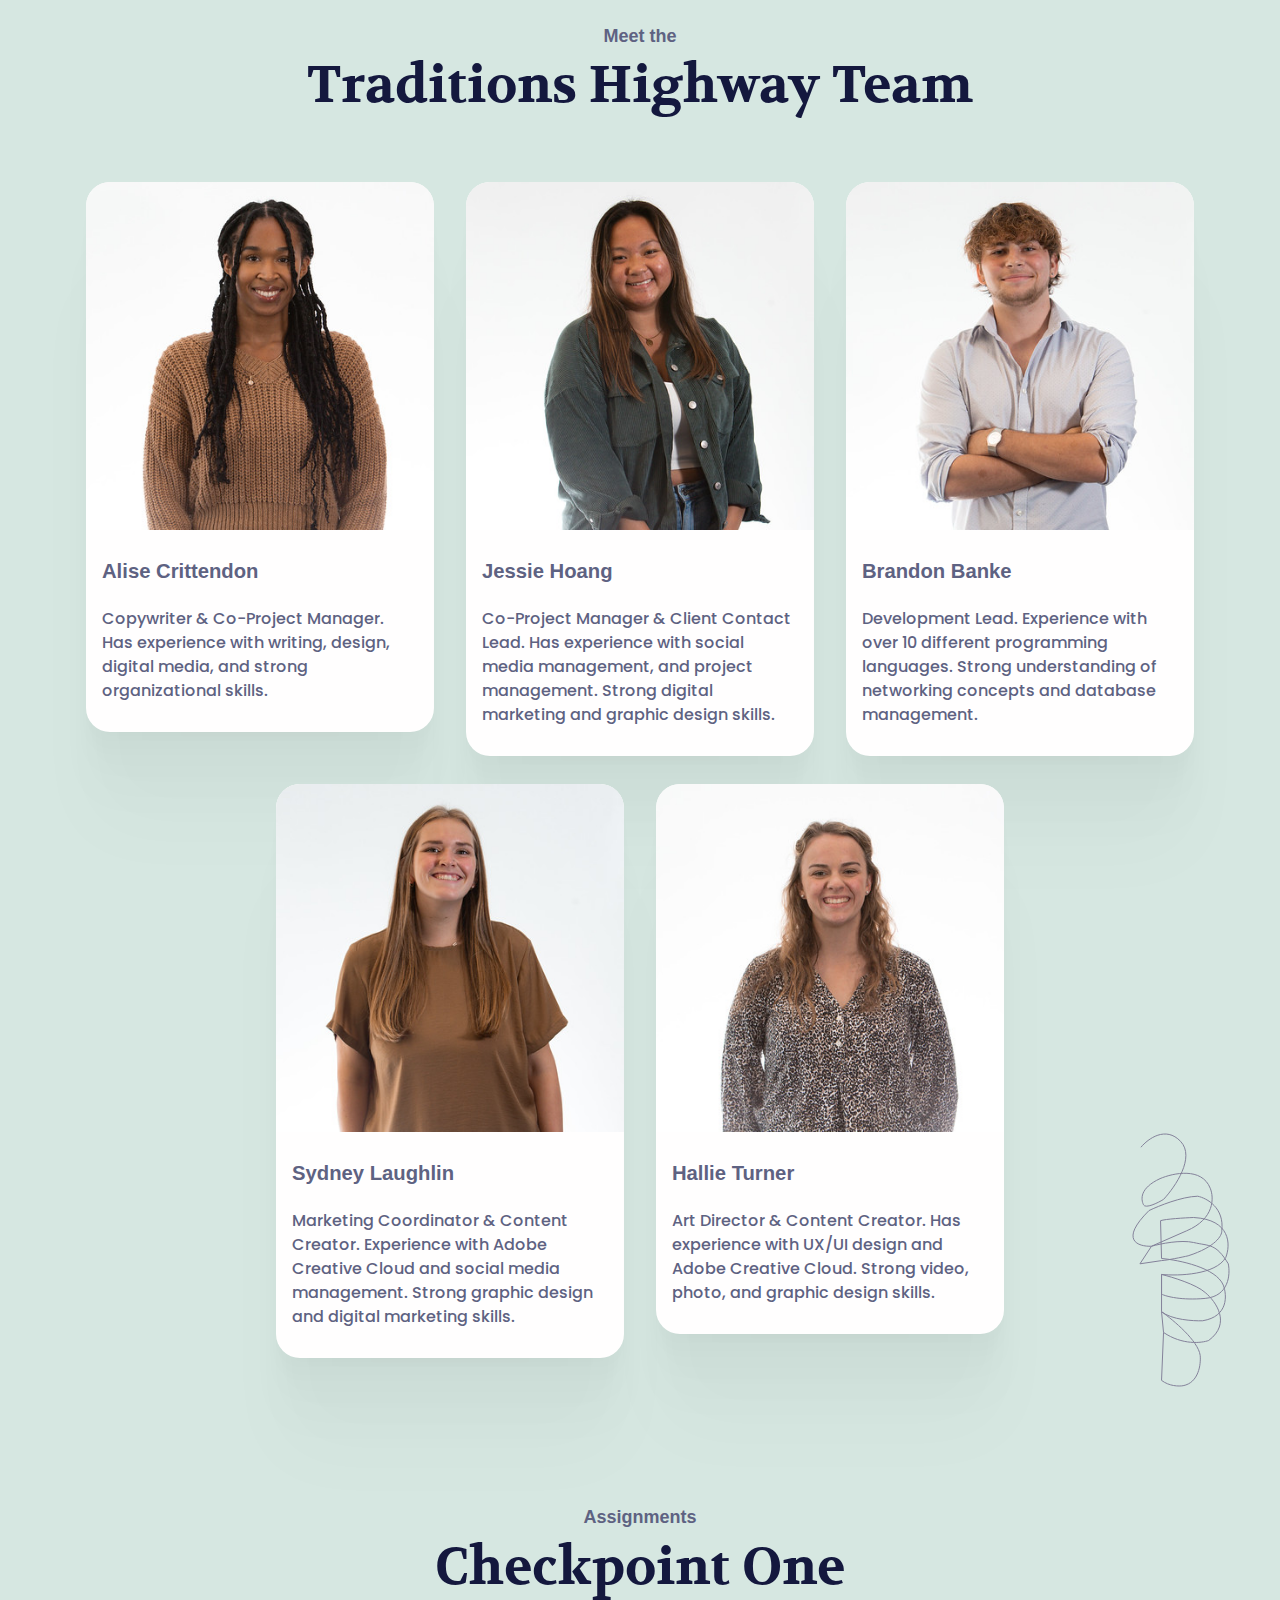
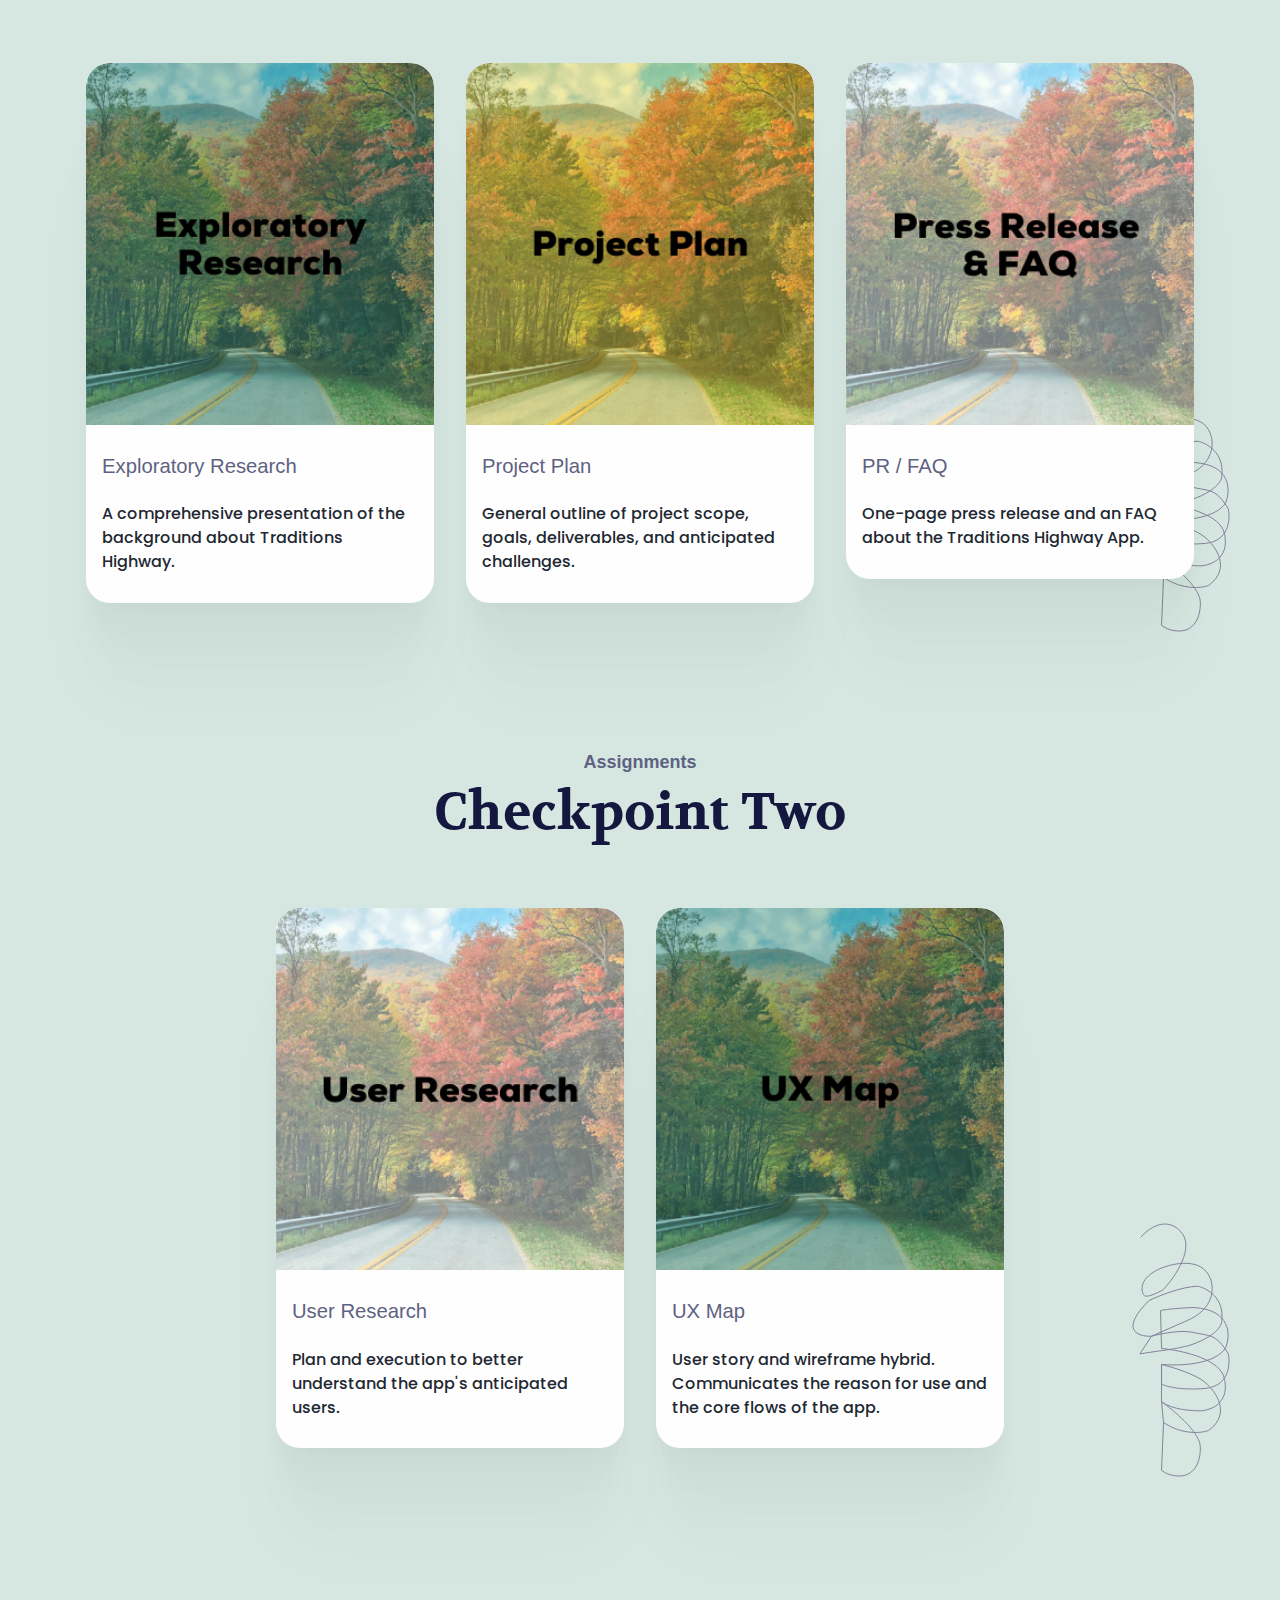
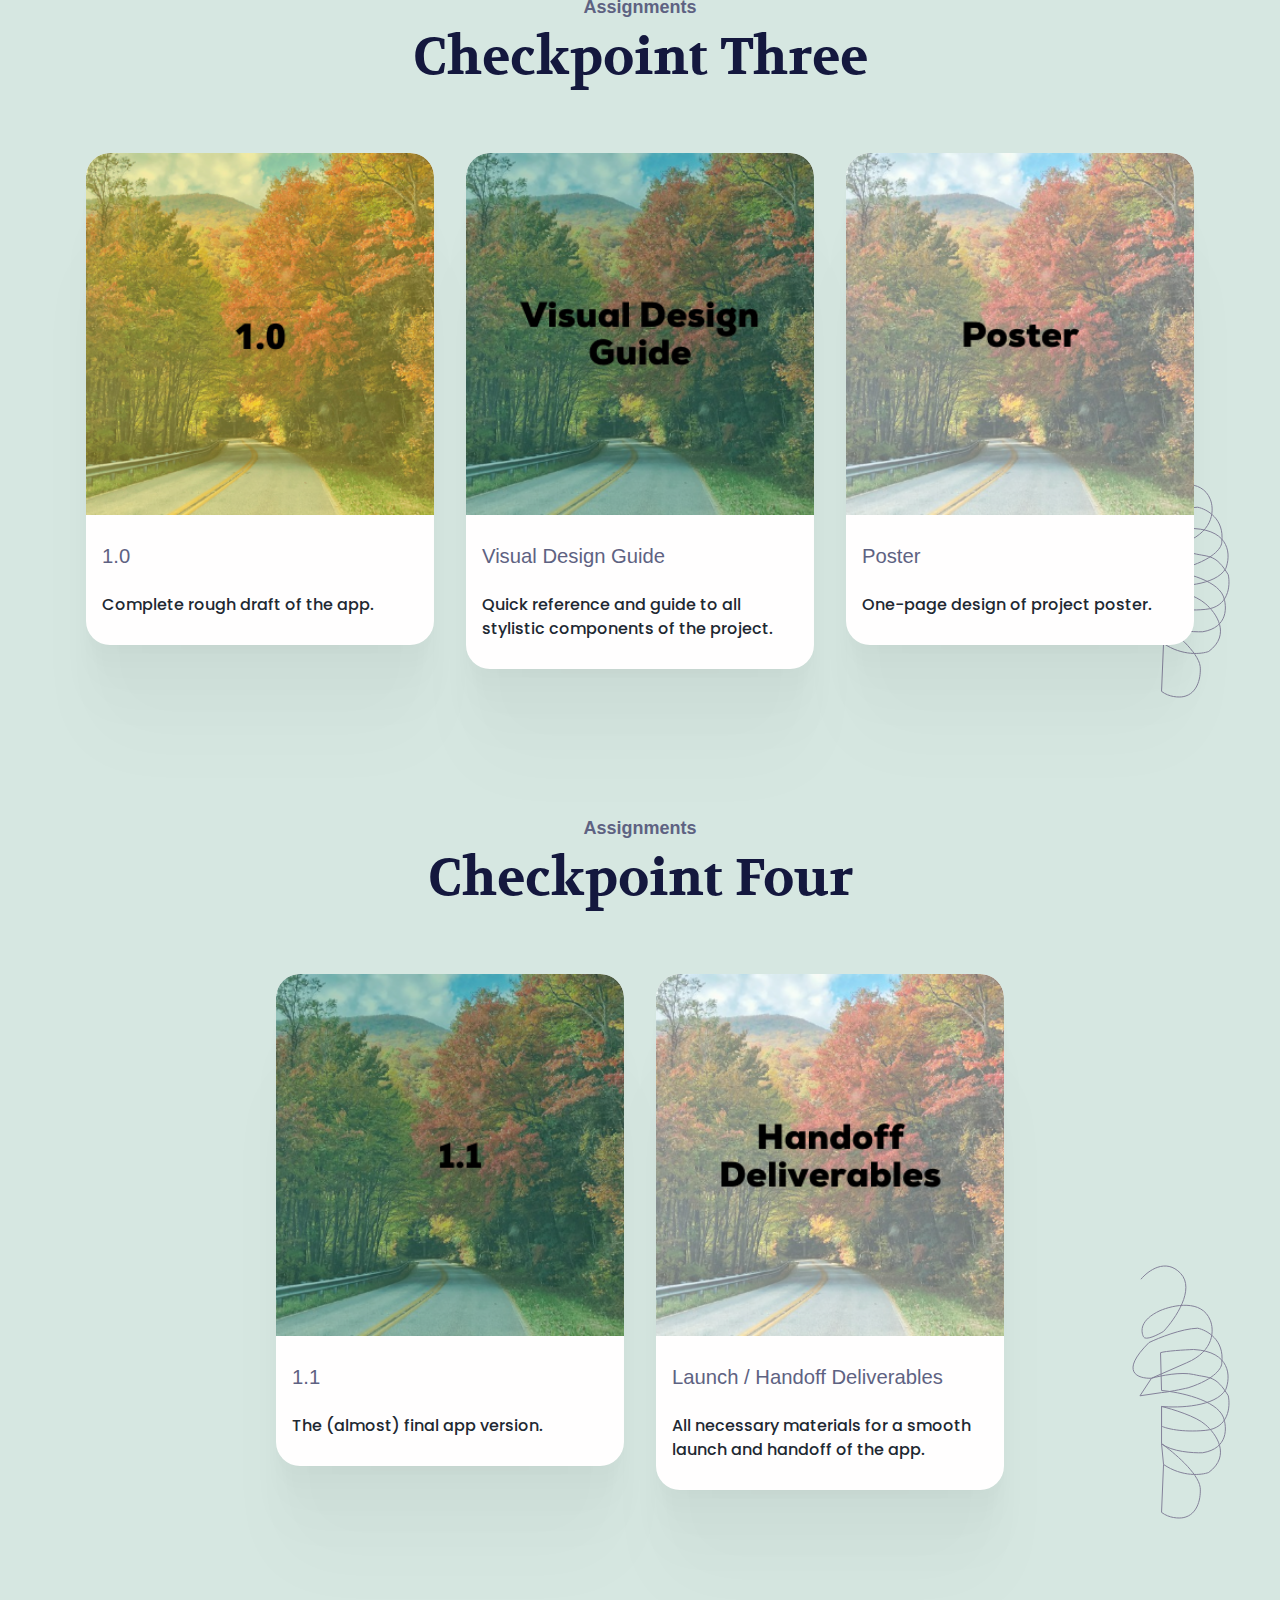
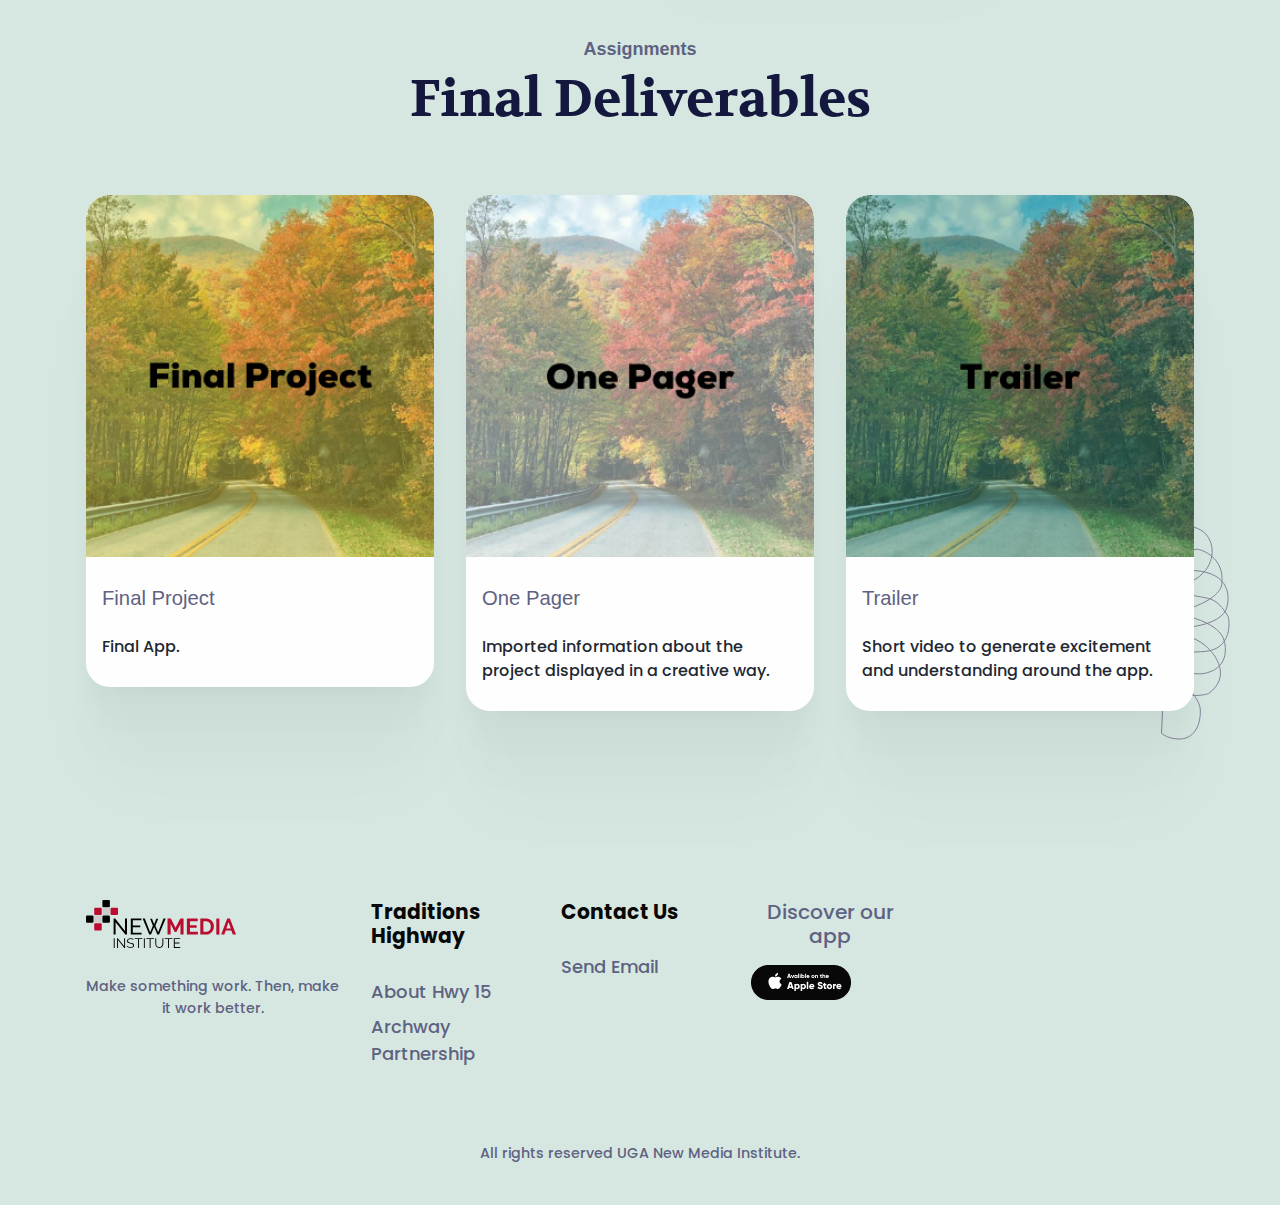
==== commit 96d67ff8: "(hopefully) last update!" ====
--- a/template/index.html
+++ b/template/index.html
@@ -46,7 +46,7 @@
       <!-- ===============================================-->
       <!--    Navbar-->
       <nav class="navbar navbar-expand-lg navbar-light fixed-top py-5 d-block" data-navbar-on-scroll="data-navbar-on-scroll">
-        <div class="container"><a class="navbar-brand" href="index.html"><img src="assets/img/nmi/nmi-logo1.png" height="120" alt="logo" /></a>
+        <div class="container"><a class="navbar-brand" href="index.html"><img src="assets/img/nmi/nmi-logo1.png" height="90" alt="logo" /></a>
           <button class="navbar-toggler" type="button" data-bs-toggle="collapse" data-bs-target="#navbarSupportedContent" aria-controls="navbarSupportedContent" aria-expanded="false" aria-label="Toggle navigation"><span class="navbar-toggler-icon"> </span></button>
           <div class="collapse navbar-collapse border-top border-lg-0 mt-4 mt-lg-0" id="navbarSupportedContent">
             <ul class="navbar-nav ms-auto pt-2 pt-lg-0 font-base align-items-lg-center align-items-start">
@@ -61,6 +61,11 @@
                   <li><a class="dropdown-item" href="#checkpoint-four">Checkpoint Four</a></li>
                   <li><a class="dropdown-item" href="#final-deliverables">Final Deliverables</a></li>
                 </ul>
+                <li class="nav-item dropdown px-3 px-xl-4"> <a class="d-inline-block ps-0 py-2 pe-3 text-decoration-none dropdown-toggle fw-medium" href="#" id="navbarDropdown" role="button" data-bs-toggle="dropdown" aria-expanded="false">More</a>
+                <ul class="dropdown-menu dropdown-menu-end border-0 shadow-lg" style="border-radius:0.3rem;" aria-labelledby="navbarDropdown">
+                  <li><a class="dropdown-item" href="privacy/index.html">Privacy</a></li>
+                  <li><a class="dropdown-item" href="support/index.html">Support</a></li>
+                </ul>
               </li>
             </ul>
           </div>
@@ -96,6 +101,8 @@
                     </div> 
                   </div>
                 </div>
+                <div class="text-center text-md-start"> <a class="btn btn-primary btn-lg me-md-4 mb-3 mb-md-0 border-0 primary-btn-shadow" href="https://apps.apple.com/us/app/traditions-highway/id1599021915" role="button">Download the App</a>
+
               </div>
             </div>
           </div>
@@ -185,7 +192,7 @@
                   <div class="d-flex flex-column flex-lg-row justify-content-between mb-3">
                     <h4 class="text-secondary fw-bold">Brandon Banke</h4>
                   </div>
-                  <div class="d-flex align-items-center"><span class="fs-0 fw-medium">Development Lead. Experience with over 10 different programming languages. Strong understannding of networking concepts and database management.</span></div>
+                  <div class="d-flex align-items-center"><span class="fs-0 fw-medium">Development Lead. Experience with over 10 different programming languages. Strong understanding of networking concepts and database management.</span></div>
                 </div>
               </div>
             </div>
@@ -450,7 +457,7 @@
             </a>
             </div>
             <div class="col-md-4 mb-4">
-              <a href="#!" role="button" data-bs-toggle="modal" data-bs-target="#popup-trailer" class="text-decoration-none">
+              <a href="#" role="button" data-bs-toggle="modal" data-bs-target="#popup-trailer" class="text-decoration-none">
               <div class="card overflow-hidden shadow"> <img class="card-img-top" src="assets/img/projects/project-placeholder13.png" alt="Project Placeholder Image" />
                 <div class="card-body py-4 px-3">
                   <div class="d-flex flex-column flex-lg-row justify-content-between mb-3">
@@ -464,7 +471,7 @@
               <div class="modal-dialog modal-dialog-centered modal-lg">
                 <div class="modal-content">
                   <!--The YouTube link here sets the video that plays in the pop-up modal triggered by "Play Demo".-->
-                  <iframe class="rounded" style="width:100%;max-height:500px;" height="500px" src="https://www.youtube.com/embed/_lhdhL4UDIo" title="YouTube video player" allow="accelerometer; autoplay; clipboard-write; encrypted-media; gyroscope; picture-in-picture" allowfullscreen="allowfullscreen"></iframe>
+                  <iframe class="rounded" style="width:100%;max-height:500px;" height="500px" src="https://www.youtube.com/embed/Z3oDQLouXNU" title="YouTube video player" allow="accelerometer; autoplay; clipboard-write; encrypted-media; gyroscope; picture-in-picture" allowfullscreen="allowfullscreen"></iframe>
                 </div>
               </div>
             </div>
@@ -513,7 +520,7 @@
 
             <div class="col-lg-2 col-md-4 col-12 mb-4 mb-md-6 mb-lg-0 order-lg-4 order-md-1">
               <h4 class="fw-medium font-sans-serif text-secondary mb-3">Discover our app</h4>
-              <div class="d-flex align-items-center"><a href="#!"> <img src="assets/img/promo/apple-store.png" alt="apple store" /></a></div>
+              <div class="d-flex align-items-center"><a href="https://apps.apple.com/us/app/traditions-highway/id1599021915"> <img src="assets/img/promo/apple-store.png" alt="apple store" /></a></div>
             </div>
           </div>
         </div><!-- end of .container-->
--- a/template/assets/css/theme.css
+++ b/template/assets/css/theme.css
@@ -4192,6 +4192,7 @@
   padding: 0.8rem 1.7rem;
   font-size: 1.125rem;
   border-radius: 0.625rem;
+  margin-top: 1rem;
 }
 
 .btn-sm, .btn-group-sm > .btn {
